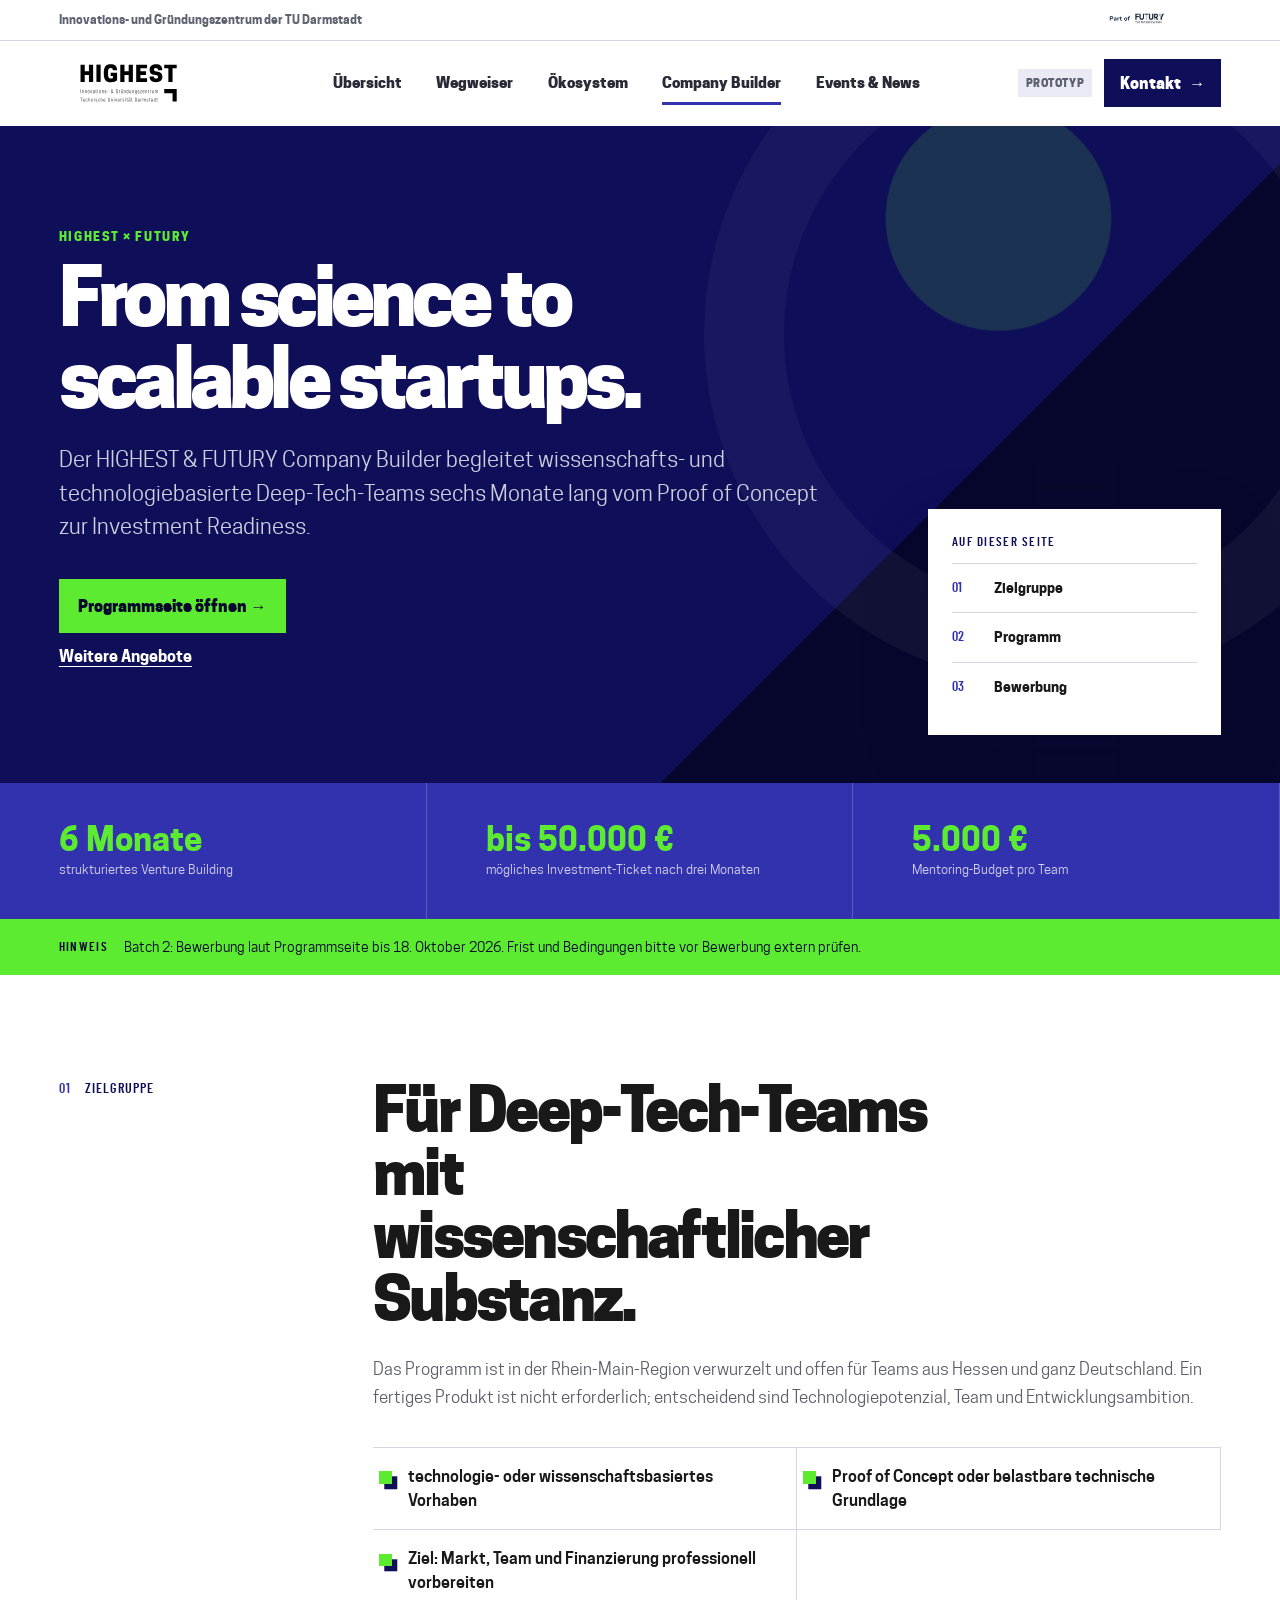
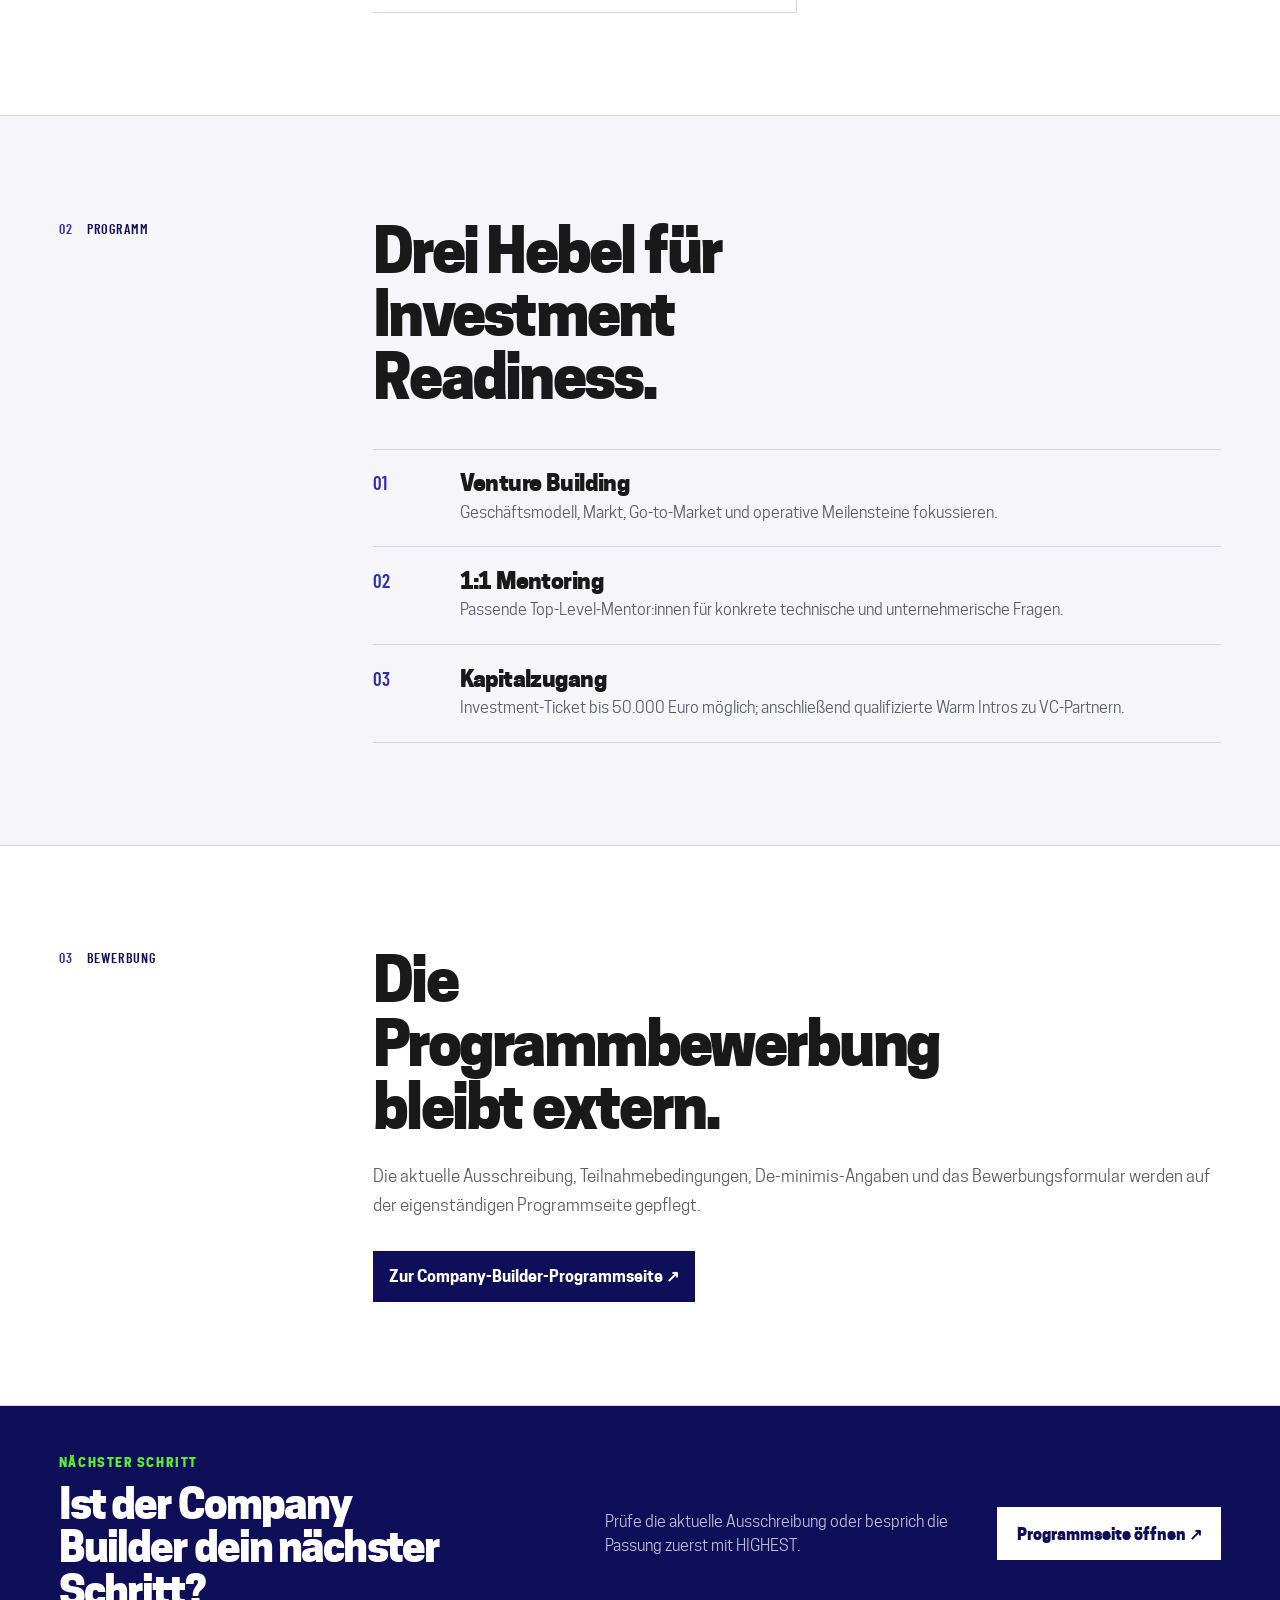
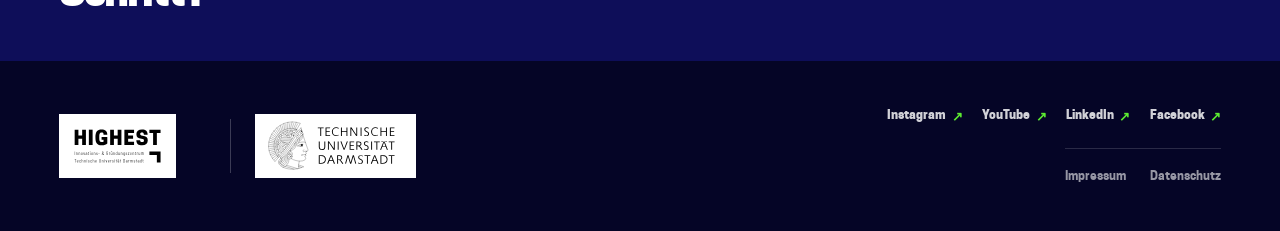
==== company-builder.html @ 10c5b157 "Neue Dateien: 05.10.2026" ====
<!doctype html>
<html lang="de">
  <head>
    <meta charset="utf-8" />
    <meta name="viewport" content="width=device-width, initial-scale=1" />
    <meta
      name="description"
      content="HIGHEST ist die zentrale Anlaufstelle der TU Darmstadt für Innovation, IP, Transfer und Gründung. Finde schnell den passenden nächsten Schritt."
    />
    <meta name="theme-color" content="#0d0d61" />
    <title>HIGHEST – Von der Idee zur Wirkung</title>
    <link rel="icon" type="image/svg+xml" href="assets/logo-highest.svg" />
    <link rel="stylesheet" href="styles.css" />
    <script src="app.js" defer></script>
  </head>
  <body>
    <a class="skip-link" href="#wegweiser">Direkt zum Wegweiser</a>

    <div class="alliance-bar">
      <span>Innovations- und Gründungszentrum der TU Darmstadt</span>
      <a href="https://www.futury.eu" aria-label="HIGHEST ist Teil von Futury"><img src="assets/part-of-futury.svg" alt="Part of Futury – The Future Factory" /></a>
    </div>

    <header class="site-header">
      <a class="brand" href="home.html" aria-label="HIGHEST Startseite">
        <img src="assets/logo-highest.svg" alt="HIGHEST" />
      </a>

      <button class="menu-toggle" type="button" aria-expanded="false" aria-controls="main-nav">
        <span></span><span></span><span></span>
        <span class="sr-only">Menü öffnen</span>
      </button>

        <nav class="main-nav" id="main-nav" aria-label="Hauptnavigation">
        <a  href="home.html">Übersicht</a>
        <a  href="wegweiser.html">Wegweiser</a>
        <a  href="ecosystem.html">Ökosystem</a>
        <a class="nav-primary" href="company-builder.html">Company Builder</a>
        <a  href="events-news.html">Events & News</a>
      </nav>

      <div class="header-actions">
        <span class="prototype-badge">Prototyp</span>
        <a class="contact-link" href="kontakt.html">
          Kontakt <span aria-hidden="true">→</span>
        </a>
      </div>
    </header>


  <main id="inhalt">
    <section class="page-hero">
      <div class="page-hero-copy">
        <p class="eyebrow">HIGHEST × FUTURY</p>
        <h1>From science to scalable startups.</h1>
        <p class="page-lead">Der HIGHEST & FUTURY Company Builder begleitet wissenschafts- und technologiebasierte Deep-Tech-Teams sechs Monate lang vom Proof of Concept zur Investment Readiness.</p>
        <div class="hero-actions"><a class="primary-action signal" href="https://highestbuilder.com">Programmseite öffnen →</a></div> 
        <div></div><a class="hero-text-link" href="wegweiser.html">Weitere Angebote</a></div>
      </div>
      <aside class="page-wayfinder"><p>Auf dieser Seite</p><a href="#fuer-wen"><span>01</span>Zielgruppe</a><a href="#programm"><span>02</span>Programm</a><a href="#bewerbung"><span>03</span>Bewerbung</a></aside>
    </section>
    <div class="page-facts"><div><strong>6 Monate</strong><span>strukturiertes Venture Building</span></div><div><strong>bis 50.000 €</strong><span>mögliches Investment-Ticket nach drei Monaten</span></div><div><strong>5.000 €</strong><span>Mentoring-Budget pro Team</span></div></div>
    <aside class="editorial-alert"><strong>Hinweis</strong><p>Batch 2: Bewerbung laut Programmseite bis 18. Oktober 2026. Frist und Bedingungen bitte vor Bewerbung extern prüfen.</p></aside>
    <div class="content-stack"><section class="content-section" id="fuer-wen">
    <div class="section-rail"><span>01</span><p>Zielgruppe</p></div>
    <div class="section-content">
      <h2>Für Deep-Tech-Teams mit wissenschaftlicher Substanz.</h2>
      <p>Das Programm ist in der Rhein-Main-Region verwurzelt und offen für Teams aus Hessen und ganz Deutschland. Ein fertiges Produkt ist nicht erforderlich; entscheidend sind Technologiepotenzial, Team und Entwicklungsambition.</p>
      <ul class="check-list"><li>technologie- oder wissenschaftsbasiertes Vorhaben</li><li>Proof of Concept oder belastbare technische Grundlage</li><li>Ziel: Markt, Team und Finanzierung professionell vorbereiten</li></ul>
      
      
      
    </div>
  </section><section class="content-section" id="programm">
    <div class="section-rail"><span>02</span><p>Programm</p></div>
    <div class="section-content">
      <h2>Drei Hebel für Investment Readiness.</h2>
      
      
      
      <ol class="process-list"><li><span>01</span><div><h3>Venture Building</h3><p>Geschäftsmodell, Markt, Go-to-Market und operative Meilensteine fokussieren.</p></div></li><li><span>02</span><div><h3>1:1 Mentoring</h3><p>Passende Top-Level-Mentor:innen für konkrete technische und unternehmerische Fragen.</p></div></li><li><span>03</span><div><h3>Kapitalzugang</h3><p>Investment-Ticket bis 50.000 Euro möglich; anschließend qualifizierte Warm Intros zu VC-Partnern.</p></div></li></ol>
      
    </div>
  </section><section class="content-section" id="bewerbung">
    <div class="section-rail"><span>03</span><p>Bewerbung</p></div>
    <div class="section-content">
      <h2>Die Programmbewerbung bleibt extern.</h2>
      <p>Die aktuelle Ausschreibung, Teilnahmebedingungen, De-minimis-Angaben und das Bewerbungsformular werden auf der eigenständigen Programmseite gepflegt.</p>
      
      
      
      <div class="inline-links"><a href="https://highestbuilder.com/" target="_blank" rel="noreferrer">Zur Company-Builder-Programmseite ↗</a></div>
    </div>
  </section></div>
    <section class="closing-action detail-closing"><div><p class="eyebrow">Nächster Schritt</p><h2>Ist der Company Builder dein nächster Schritt?</h2></div><p>Prüfe die aktuelle Ausschreibung oder besprich die Passung zuerst mit HIGHEST.</p><a class="primary-action light" href="https://highestbuilder.com/" target="_blank" rel="noreferrer">Programmseite öffnen ↗</a></section>
  </main>
  <footer class="site-footer legal-footer">
    <div class="legal-footer-logos">
      <a class="legal-footer-logo legal-footer-logo--highest" href="home.html" aria-label="Zur HIGHEST Startseite"><img src="assets/logo-highest.svg" alt="HIGHEST" /></a>
      <span class="legal-footer-divider" aria-hidden="true"></span>
      <a class="legal-footer-logo legal-footer-logo--tu" href="https://www.tu-darmstadt.de/" target="_blank" rel="noreferrer" aria-label="Website der Technischen Universität Darmstadt öffnen"><img src="assets/logo-tu-darmstadt.svg" alt="Technische Universität Darmstadt" /></a>
    </div>
    <div class="legal-footer-actions">
      <nav class="legal-footer-social" aria-label="HIGHEST auf Social Media">
        <a href="https://www.instagram.com/highest_1877/" target="_blank" rel="noreferrer">Instagram <span aria-hidden="true">↗</span></a>
        <a href="https://www.youtube.com/channel/UCZE1kLDofGotS1_865ByMdQ" target="_blank" rel="noreferrer">YouTube <span aria-hidden="true">↗</span></a>
        <a href="https://www.linkedin.com/showcase/gr%C3%BCndungszentrum-highest" target="_blank" rel="noreferrer">LinkedIn <span aria-hidden="true">↗</span></a>
        <a href="https://www.facebook.com/highestdarmstadt" target="_blank" rel="noreferrer">Facebook <span aria-hidden="true">↗</span></a>
      </nav>
      <nav class="legal-footer-links" aria-label="Rechtliche Informationen">
        <a href="impressum.html">Impressum</a>
        <a href="datenschutz.html">Datenschutz</a>
      </nav>
    </div>
  </footer>
</body>
</html>
---- styles.css ----
@font-face {
  font-family: "Cooper Hewitt";
  src: url("assets/fonts/cooperhewitt-book-webfont.woff2") format("woff2");
  font-weight: 400;
  font-style: normal;
  font-display: swap;
}

@font-face {
  font-family: "Cooper Hewitt";
  src: url("assets/fonts/cooperhewitt-semibold-webfont.woff2") format("woff2");
  font-weight: 600;
  font-style: normal;
  font-display: swap;
}

@font-face {
  font-family: "Cooper Hewitt";
  src: url("assets/fonts/cooperhewitt-bold-webfont.woff2") format("woff2");
  font-weight: 700;
  font-style: normal;
  font-display: swap;
}

@font-face {
  font-family: "Cooper Hewitt";
  src: url("assets/fonts/cooperhewitt-heavy-webfont.woff2") format("woff2");
  font-weight: 900;
  font-style: normal;
  font-display: swap;
}

@font-face {
  font-family: "Barlow Condensed";
  src: url("assets/fonts/barlowcondensed-semibold-webfont.woff2") format("woff2");
  font-weight: 600;
  font-style: normal;
  font-display: swap;
}

:root {
  --navy: #0e0e59;
  --navy-deep: #07072d;
  --blue: #3232af;
  --cyan: #5ceb31;
  --lime: #5ceb31;
  --magenta: #e8103f;
  --ink: #19191a;
  --muted: #5d5d6b;
  --soft: #eaeaf4;
  --line: #d5d5e4;
  --white: #fff;
  --max: 1440px;
  --page-x: clamp(1.25rem, 4.6vw, 4.75rem);
  --shadow: 0 24px 70px rgba(7, 7, 58, 0.14);
}

* {
  box-sizing: border-box;
}

html {
  scroll-behavior: smooth;
}

body {
  margin: 0;
  color: var(--ink);
  background: #fff;
  font-family: "Cooper Hewitt", Helvetica, Arial, sans-serif;
  font-size: 1rem;
  line-height: 1.5;
}

body.dialog-open {
  overflow: hidden;
}

button,
input,
a {
  font: inherit;
}

a {
  color: inherit;
}

button {
  color: inherit;
}

img {
  display: block;
  max-width: 100%;
}

h1,
h2,
h3,
p {
  margin-top: 0;
}

h1,
h2,
h3 {
  font-family: "Cooper Hewitt", Helvetica, Arial, sans-serif;
  line-height: 1.03;
}

h1 {
  margin-bottom: 1.3rem;
  font-size: clamp(3.25rem, 5.5vw, 5.9rem);
  font-weight: 900;
  letter-spacing: -0.06em;
}

h2 {
  margin-bottom: 1rem;
  font-size: clamp(2.15rem, 4vw, 4.1rem);
  font-weight: 900;
  letter-spacing: -0.045em;
}

h3 {
  margin-bottom: 0.75rem;
  font-size: 1.45rem;
  font-weight: 850;
  letter-spacing: -0.025em;
}

.sr-only {
  position: absolute;
  width: 1px;
  height: 1px;
  padding: 0;
  margin: -1px;
  overflow: hidden;
  clip: rect(0, 0, 0, 0);
  white-space: nowrap;
  border: 0;
}

.skip-link {
  position: fixed;
  z-index: 1000;
  top: 1rem;
  left: 1rem;
  padding: 0.8rem 1rem;
  color: var(--navy-deep);
  background: var(--lime);
  font-weight: 850;
  text-decoration: none;
  transform: translateY(-180%);
}

.skip-link:focus {
  transform: translateY(0);
}

.alliance-bar {
  display: flex;
  align-items: center;
  justify-content: space-between;
  min-height: 2.55rem;
  max-width: var(--max);
  margin: 0 auto;
  padding: 0.35rem var(--page-x);
  color: #5e6370;
  background: #fff;
  border-bottom: 1px solid var(--line);
  font-size: 0.75rem;
  font-weight: 700;
}

.alliance-bar img {
  width: 10.5rem;
  height: 1.65rem;
  object-fit: contain;
}

.site-header {
  position: relative;
  z-index: 50;
  display: grid;
  grid-template-columns: 11rem 1fr auto;
  align-items: center;
  min-height: 5.3rem;
  max-width: var(--max);
  margin: 0 auto;
  padding: 0 var(--page-x);
  background: #fff;
}

.brand {
  display: flex;
  align-items: center;
  align-self: stretch;
  width: 8.7rem;
}

.brand img {
  width: 8.7rem;
  height: 4.5rem;
  object-fit: contain;
}

.main-nav {
  display: flex;
  gap: clamp(1.25rem, 2.7vw, 2.8rem);
  align-items: center;
  justify-content: center;
}

.main-nav a {
  position: relative;
  display: inline-flex;
  align-items: center;
  min-height: 3rem;
  color: #282b36;
  font-size: 0.92rem;
  font-weight: 800;
  text-decoration: none;
}

.main-nav a::after {
  content: "";
  position: absolute;
  right: 0;
  bottom: 0.15rem;
  left: 0;
  height: 3px;
  background: var(--blue);
  transform: scaleX(0);
  transform-origin: left;
  transition: transform 170ms ease;
}

.main-nav a:hover::after,
.main-nav a:focus-visible::after,
.main-nav .nav-primary::after {
  transform: scaleX(1);
}

.header-actions {
  display: flex;
  gap: 0.75rem;
  align-items: center;
}

.prototype-badge {
  padding: 0.35rem 0.5rem;
  color: #5a6070;
  background: var(--soft);
  font-size: 0.7rem;
  font-weight: 800;
  letter-spacing: 0.05em;
  text-transform: uppercase;
}

.contact-link {
  display: inline-flex;
  gap: 0.5rem;
  align-items: center;
  justify-content: center;
  min-height: 3rem;
  padding: 0.7rem 1rem;
  color: #fff;
  background: var(--navy);
  font-weight: 850;
  text-decoration: none;
}

.contact-link:hover,
.contact-link:focus-visible {
  background: var(--blue);
}

.menu-toggle {
  display: none;
}

.decision-stage {
  display: grid;
  grid-template-columns: minmax(0, 0.86fr) minmax(33rem, 1.14fr);
  min-height: min(46rem, calc(100svh - 7.85rem));
  max-width: var(--max);
  margin: 0 auto;
  background: var(--soft);
}

.decision-stage.decision-stage--guide-only {
  grid-template-columns: minmax(0, 1fr);
}

.story-panel {
  position: relative;
  display: grid;
  grid-template-rows: minmax(25rem, 1fr) 12.5rem;
  min-width: 0;
  overflow: hidden;
  color: #fff;
  background: var(--navy);
}

.story-panel::before {
  content: "";
  position: absolute;
  z-index: 0;
  top: 3rem;
  right: -11rem;
  width: 25rem;
  height: 25rem;
  border: 4.5rem solid rgba(110, 231, 242, 0.11);
  border-radius: 50%;
}

.story-copy {
  position: relative;
  z-index: 1;
  display: flex;
  flex-direction: column;
  justify-content: center;
  padding: clamp(3rem, 6vw, 6rem) var(--page-x) 2.8rem;
}

.story-copy h1 {
  max-width: 11ch;
  font-size: clamp(3.15rem, 5vw, 5.2rem);
}

.story-copy > p:last-child {
  max-width: 35rem;
  margin-bottom: 0;
  color: rgba(255, 255, 255, 0.78);
  font-size: 1.12rem;
}

.eyebrow {
  margin-bottom: 0.7rem;
  color: var(--cyan);
  font-size: 0.75rem;
  font-weight: 900;
  letter-spacing: 0.13em;
  text-transform: uppercase;
}

.eyebrow.dark {
  color: var(--blue);
}

.story-image {
  position: relative;
  z-index: 1;
  background:
    linear-gradient(90deg, rgba(7, 7, 58, 0.2), rgba(7, 7, 58, 0)),
    url("assets/highest-hero.jpg") center 48% / cover no-repeat;
}

.story-proof {
  position: absolute;
  right: 1.2rem;
  bottom: 1.2rem;
  left: 1.2rem;
  display: flex;
  gap: 1rem;
  align-items: center;
  justify-content: space-between;
  padding: 0.85rem 1rem;
  color: #fff;
  background: rgba(7, 7, 58, 0.84);
  backdrop-filter: blur(8px);
}

.story-proof span {
  color: var(--lime);
  font-size: 0.72rem;
  font-weight: 850;
  letter-spacing: 0.07em;
  text-transform: uppercase;
}

.story-proof strong {
  font-size: 0.82rem;
  text-align: right;
}

.guide-panel {
  display: grid;
  grid-template-rows: auto 1fr auto;
  min-width: 0;
  min-height: 39rem;
  padding: clamp(2rem, 4.5vw, 4.5rem);
  background: #fff;
}

.guide-head {
  margin-bottom: 2.2rem;
}

.progress-copy {
  display: flex;
  align-items: center;
  justify-content: space-between;
  margin-bottom: 0.65rem;
  color: #565b69;
  font-size: 0.76rem;
  font-weight: 800;
  letter-spacing: 0.04em;
}

.progress-track {
  height: 3px;
  overflow: hidden;
  background: #e4e6ed;
}

.progress-track span {
  display: block;
  width: 50%;
  height: 100%;
  background: var(--blue);
  transition: width 220ms ease;
}

.guide-live {
  align-self: center;
}

.guide-question {
  display: grid;
  grid-template-columns: 2.4rem 1fr;
  gap: 0 1.25rem;
  margin-bottom: 1.6rem;
}

.question-index {
  grid-row: 1 / 4;
  margin: 0.35rem 0 0;
  color: var(--blue);
  font-size: 0.76rem;
  font-weight: 900;
  letter-spacing: 0.08em;
}

.guide-question h2 {
  margin-bottom: 0.55rem;
  font-size: clamp(2rem, 3.3vw, 3.2rem);
}

.guide-question > p:last-child {
  margin-bottom: 0;
  color: var(--muted);
}

.answer-list {
  display: grid;
  grid-template-columns: repeat(2, minmax(0, 1fr));
  gap: 0.75rem;
}

.answer {
  position: relative;
  display: grid;
  grid-template-columns: 1fr auto;
  gap: 0.45rem 1rem;
  min-height: 8.35rem;
  padding: 1.25rem;
  text-align: left;
  background: var(--soft);
  border: 1px solid transparent;
  cursor: pointer;
  transition: color 160ms ease, background 160ms ease, transform 160ms ease, box-shadow 160ms ease;
}

.answer:hover,
.answer:focus-visible {
  z-index: 1;
  color: #fff;
  background: var(--navy);
  box-shadow: 0 14px 35px rgba(7, 7, 58, 0.16);
  transform: translateY(-2px);
}

.answer-title {
  align-self: end;
  font-size: 1.05rem;
  font-weight: 900;
  line-height: 1.2;
}

.answer-copy {
  grid-column: 1;
  color: var(--muted);
  font-size: 0.84rem;
  line-height: 1.35;
}

.answer:hover .answer-copy,
.answer:focus-visible .answer-copy {
  color: rgba(255, 255, 255, 0.72);
}

.answer-arrow {
  grid-column: 2;
  grid-row: 1 / 3;
  align-self: center;
  color: var(--blue);
  font-size: 1.35rem;
}

.answer:hover .answer-arrow,
.answer:focus-visible .answer-arrow {
  color: var(--lime);
  transform: translateX(0.2rem);
}

.guide-footer {
  display: flex;
  gap: 1rem;
  align-items: center;
  justify-content: space-between;
  margin-top: 2rem;
  padding-top: 1rem;
  border-top: 1px solid var(--line);
}

.guide-footer a,
.quiet-button {
  min-height: 2.75rem;
  padding: 0.65rem 0;
  color: var(--blue);
  background: none;
  border: 0;
  font-size: 0.86rem;
  font-weight: 800;
  text-decoration: underline;
  text-decoration-thickness: 2px;
  text-underline-offset: 0.22rem;
  cursor: pointer;
}

.guide-footer .quiet-button {
  color: #4d5260;
}

.need-list {
  display: grid;
  gap: 0.65rem;
}

.need-answer {
  display: grid;
  grid-template-columns: 1fr auto;
  gap: 0.2rem 1rem;
  align-items: center;
  min-height: 4.45rem;
  padding: 0.85rem 1.05rem;
  text-align: left;
  background: #fff;
  border: 1px solid var(--line);
  cursor: pointer;
  transition: border-color 150ms ease, background 150ms ease, transform 150ms ease;
}

.need-answer:hover,
.need-answer:focus-visible {
  background: #f4f6ff;
  border-color: var(--blue);
  transform: translateX(3px);
}

.need-answer strong {
  font-size: 1rem;
}

.need-answer span {
  grid-column: 1;
  color: var(--muted);
  font-size: 0.82rem;
}

.need-answer b {
  grid-column: 2;
  grid-row: 1 / 3;
  color: var(--blue);
  font-size: 1.2rem;
}

.recommendation-head {
  display: flex;
  gap: 1rem;
  align-items: flex-start;
  justify-content: space-between;
  margin-bottom: 1.25rem;
}

.recommendation-head .guide-question {
  margin-bottom: 0;
}

.restart-button {
  min-height: 2.75rem;
  padding: 0.55rem 0;
  color: var(--blue);
  background: none;
  border: 0;
  font-size: 0.8rem;
  font-weight: 800;
  text-decoration: underline;
  text-underline-offset: 0.2rem;
  cursor: pointer;
  white-space: nowrap;
}

.recommendation-list {
  display: grid;
  gap: 0.65rem;
}

.recommendation {
  display: grid;
  grid-template-columns: 2.7rem 1fr auto;
  gap: 0.25rem 0.9rem;
  align-items: center;
  min-height: 5rem;
  padding: 0.8rem 1rem;
  text-align: left;
  background: var(--soft);
  border: 0;
  cursor: pointer;
}

.recommendation:first-child {
  color: #fff;
  background: var(--navy);
}

.recommendation-rank {
  grid-row: 1 / 3;
  color: var(--blue);
  font-size: 0.76rem;
  font-weight: 900;
}

.recommendation:first-child .recommendation-rank,
.recommendation:first-child .recommendation-arrow {
  color: var(--lime);
}

.recommendation strong {
  align-self: end;
  font-size: 1rem;
}

.recommendation small {
  align-self: start;
  color: var(--muted);
  font-size: 0.77rem;
}

.recommendation:first-child small {
  color: rgba(255, 255, 255, 0.7);
}

.recommendation-arrow {
  grid-column: 3;
  grid-row: 1 / 3;
  color: var(--blue);
  font-size: 1.2rem;
}

.confidence-strip {
  display: grid;
  grid-template-columns: repeat(3, minmax(0, 1fr)) auto;
  gap: 1.4rem;
  align-items: center;
  max-width: var(--max);
  margin: 0 auto;
  padding: 1.3rem var(--page-x);
  background: var(--navy-deep);
  color: #fff;
}

.confidence-strip div {
  display: grid;
  gap: 0.1rem;
  padding-right: 1.4rem;
  border-right: 1px solid rgba(255, 255, 255, 0.15);
}

.confidence-strip strong {
  color: var(--lime);
  font-size: 0.78rem;
  letter-spacing: 0.07em;
  text-transform: uppercase;
}

.confidence-strip span {
  color: rgba(255, 255, 255, 0.72);
  font-size: 0.8rem;
}

.confidence-strip a {
  display: inline-flex;
  align-items: center;
  min-height: 3rem;
  font-size: 0.85rem;
  font-weight: 850;
  text-decoration: none;
  white-space: nowrap;
}

.program-spotlight {
  display: grid;
  grid-template-columns: minmax(0, 1.2fr) minmax(28rem, 0.8fr);
  max-width: var(--max);
  margin: 0 auto;
  color: #fff;
  background: var(--navy);
  border-top: 1px solid rgba(255, 255, 255, 0.12);
}

.program-spotlight-copy {
  padding: clamp(3rem, 6vw, 6rem) var(--page-x);
}

.program-spotlight h2 {
  max-width: 12ch;
  margin-bottom: 1.2rem;
  font-size: clamp(2.75rem, 5vw, 5.2rem);
}

.program-spotlight-copy > p:not(.eyebrow) {
  max-width: 43rem;
  color: rgba(255, 255, 255, 0.75);
  font-size: 1.04rem;
}

.program-spotlight-actions {
  display: flex;
  flex-wrap: wrap;
  gap: 1.2rem;
  align-items: center;
  margin-top: 2rem;
}

.program-spotlight-actions > a:last-child {
  color: #fff;
  font-weight: 700;
  text-underline-offset: 0.25rem;
}

.program-metrics {
  display: grid;
  grid-template-columns: repeat(3, minmax(0, 1fr));
  align-self: stretch;
  background: var(--blue);
}

.program-metrics div {
  display: flex;
  flex-direction: column;
  justify-content: flex-end;
  min-height: 17rem;
  padding: 1.5rem;
  border-left: 1px solid rgba(255, 255, 255, 0.18);
}

.program-metrics strong {
  color: var(--lime);
  font-size: clamp(2.5rem, 5vw, 4.8rem);
  line-height: 0.9;
}

.program-metrics span {
  margin-top: 0.8rem;
  color: rgba(255, 255, 255, 0.76);
  font-size: 0.78rem;
  line-height: 1.35;
}

.offer-explorer,
.ecosystem {
  max-width: var(--max);
  margin: 0 auto;
  padding: clamp(4.2rem, 7vw, 7.5rem) var(--page-x);
  content-visibility: auto;
  contain-intrinsic-size: 900px;
}

.section-intro {
  display: grid;
  grid-template-columns: minmax(0, 1fr) minmax(18rem, 0.65fr);
  gap: 2rem;
  align-items: end;
  margin-bottom: 2.7rem;
}

.section-intro .eyebrow {
  grid-column: 1 / -1;
  margin-bottom: -1rem;
}

.section-intro h2 {
  max-width: 13ch;
  margin-bottom: 0;
}

.section-intro > p:last-child {
  margin-bottom: 0;
  color: var(--muted);
  font-size: 1.05rem;
  text-align: right;
}

.topic-grid {
  display: grid;
  grid-template-columns: repeat(5, minmax(0, 1fr));
  border-top: 1px solid var(--line);
  border-left: 1px solid var(--line);
}

.topic-tile {
  display: grid;
  gap: 0.4rem;
  min-width: 0;
  min-height: 10.5rem;
  padding: 1.35rem;
  text-align: left;
  background: #fff;
  border: 0;
  border-right: 1px solid var(--line);
  border-bottom: 1px solid var(--line);
  cursor: pointer;
  transition: color 160ms ease, background 160ms ease, transform 160ms ease, box-shadow 160ms ease;
}

.topic-tile:hover,
.topic-tile:focus-visible,
.topic-tile.active {
  color: #fff;
  background: var(--navy);
  transform: translateY(-3px);
}

.topic-tile.active {
  box-shadow: inset 0 -4px 0 var(--lime);
  transform: none;
}

.topic-number {
  color: var(--blue);
  font-size: 0.72rem;
  font-weight: 900;
  letter-spacing: 0.08em;
}

.topic-tile:hover .topic-number,
.topic-tile:focus-visible .topic-number,
.topic-tile.active .topic-number {
  color: var(--cyan);
}

.topic-title {
  align-self: end;
  margin-top: 1.2rem;
  font-size: 1.05rem;
  font-weight: 900;
  line-height: 1.15;
}

.topic-copy {
  color: var(--muted);
  font-size: 0.78rem;
}

.topic-tile:hover .topic-copy,
.topic-tile:focus-visible .topic-copy,
.topic-tile.active .topic-copy {
  color: rgba(255, 255, 255, 0.7);
}

.topic-filter-status {
  position: relative;
  display: grid;
  grid-template-columns: auto minmax(0, 1fr) auto;
  gap: 1.2rem;
  align-items: center;
  min-height: 6.6rem;
  padding: 1.15rem 1.5rem;
  color: #fff;
  background: var(--navy);
}

.topic-filter-status::after {
  content: "";
  position: absolute;
  bottom: -0.7rem;
  left: 50%;
  width: 1.4rem;
  height: 1.4rem;
  background: var(--navy);
  transform: translateX(-50%) rotate(45deg);
}

.filter-step {
  display: grid;
  place-items: center;
  width: 2.8rem;
  height: 2.8rem;
  color: var(--navy);
  background: var(--lime);
  border-radius: 50%;
  font-size: 0.78rem;
  font-weight: 950;
}

.filter-selection,
.filter-result {
  display: flex;
  flex-direction: column;
  gap: 0.18rem;
}

.filter-selection span,
.filter-result span {
  color: rgba(255, 255, 255, 0.7);
  font-size: 0.72rem;
  font-weight: 750;
  letter-spacing: 0.03em;
}

.filter-selection strong {
  color: var(--lime);
  font-size: clamp(1.05rem, 2vw, 1.35rem);
}

.filter-result {
  align-items: flex-end;
  text-align: right;
}

.filter-result strong {
  font-size: 0.95rem;
}

.offers-section {
  padding: clamp(2.8rem, 5vw, 4.8rem);
  background: var(--soft);
  border: 1px solid var(--line);
  border-top: 0;
}

.offers-heading {
  display: grid;
  grid-template-columns: minmax(0, 1fr) minmax(20rem, 0.65fr);
  gap: 2rem;
  align-items: end;
  margin-bottom: 2.6rem;
}

.offers-heading h2 {
  max-width: 14ch;
  margin-bottom: 0;
  font-size: clamp(2.1rem, 3.5vw, 3.5rem);
}

.offers-heading > p {
  margin-bottom: 0;
  color: var(--muted);
  font-size: 1rem;
}

.offer-grid {
  display: grid;
  grid-template-columns: repeat(3, minmax(0, 1fr));
  gap: 1rem;
  min-width: 0;
}

.offer-card {
  display: flex;
  flex-direction: column;
  min-width: 0;
  min-height: 18rem;
  padding: 1.5rem;
  background: #fff;
  border-top: 4px solid #cbd0dc;
  transition: transform 160ms ease, box-shadow 160ms ease, border-color 160ms ease;
}

.offer-card:hover {
  border-color: var(--blue);
  box-shadow: 0 16px 45px rgba(7, 7, 58, 0.09);
  transform: translateY(-3px);
}

.offer-card-top {
  display: flex;
  gap: 0.6rem;
  align-items: center;
  justify-content: space-between;
  margin-bottom: 1.4rem;
}

.offer-provider {
  display: inline-flex;
  align-items: center;
  min-height: 1.6rem;
  padding: 0.25rem 0.45rem;
  color: var(--navy);
  background: #edf0ff;
  font-size: 0.66rem;
  font-weight: 900;
  letter-spacing: 0.06em;
  text-transform: uppercase;
}

.offer-provider.scouting {
  color: #00525a;
  background: #ddfbff;
}

.offer-phase-label {
  color: var(--muted);
  font-size: 0.72rem;
  font-weight: 750;
  text-align: right;
}

.offer-card h3 {
  margin-bottom: 0.65rem;
  font-size: 1.42rem;
  overflow-wrap: anywhere;
}

.offer-card > p {
  margin-bottom: 1rem;
  color: var(--muted);
  font-size: 0.92rem;
}

.offer-open {
  display: flex;
  align-items: center;
  justify-content: space-between;
  width: 100%;
  min-height: 3rem;
  margin-top: auto;
  padding: 0.8rem 0 0;
  color: var(--blue);
  background: none;
  border: 0;
  border-top: 1px solid var(--line);
  font-size: 0.88rem;
  font-weight: 850;
  text-align: left;
  cursor: pointer;
}

.offer-open span {
  font-size: 1.2rem;
  transition: transform 150ms ease;
}

.offer-open:hover span,
.offer-open:focus-visible span {
  transform: translateX(0.25rem);
}

.offers-footer {
  display: flex;
  gap: 1.2rem;
  align-items: center;
  justify-content: space-between;
  margin-top: 1.5rem;
}

.offers-footer a,
.secondary-action {
  display: inline-flex;
  align-items: center;
  min-height: 3rem;
  color: var(--blue);
  background: none;
  border: 0;
  font-size: 0.88rem;
  font-weight: 850;
  text-decoration: underline;
  text-underline-offset: 0.2rem;
  cursor: pointer;
}

.secondary-action {
  padding: 0.65rem 1rem;
  color: var(--navy);
  background: #fff;
  border: 2px solid var(--navy);
  text-decoration: none;
}

.ecosystem {
  color: #fff;
  background: var(--navy-deep);
}

.ecosystem-heading {
  display: grid;
  grid-template-columns: minmax(0, 0.9fr) minmax(20rem, 0.55fr);
  gap: 2rem 4rem;
  align-items: end;
  margin-bottom: 3rem;
}

.ecosystem-heading .eyebrow {
  grid-column: 1 / -1;
  margin-bottom: -1rem;
}

.ecosystem-heading h2 {
  max-width: 11ch;
  margin-bottom: 0;
}

.ecosystem-heading > p:last-child {
  margin-bottom: 0;
  color: rgba(255, 255, 255, 0.7);
}

.ecosystem-flow {
  display: grid;
  grid-template-columns: minmax(0, 1fr) auto minmax(0, 1fr) auto minmax(0, 1fr);
  align-items: stretch;
}

.ecosystem-flow article {
  position: relative;
  min-height: 17rem;
  padding: 1.65rem;
  color: var(--ink);
  background: #fff;
}

.ecosystem-flow .flow-primary {
  color: #fff;
  background: var(--blue);
  transform: translateY(-0.65rem);
}

.ecosystem-flow article > span {
  color: var(--blue);
  font-size: 0.7rem;
  font-weight: 900;
  letter-spacing: 0.08em;
  text-transform: uppercase;
}

.ecosystem-flow .flow-primary > span {
  color: var(--lime);
}

.ecosystem-flow h3 {
  margin-top: 2.6rem;
}

.ecosystem-flow p {
  color: var(--muted);
  font-size: 0.9rem;
}

.ecosystem-flow .flow-primary p {
  color: rgba(255, 255, 255, 0.76);
}

.ecosystem-flow a {
  position: absolute;
  right: 1.65rem;
  bottom: 1.65rem;
  left: 1.65rem;
  color: var(--blue);
  font-size: 0.84rem;
  font-weight: 850;
}

.ecosystem-flow .flow-primary a {
  color: #fff;
}

.flow-link {
  display: grid;
  place-items: center;
  width: 4.5rem;
  color: var(--lime);
  font-size: 1.7rem;
  font-weight: 900;
}

.governance-note {
  max-width: 66rem;
  margin: 2.2rem auto 0;
  padding-left: 1rem;
  color: rgba(255, 255, 255, 0.62);
  border-left: 3px solid var(--cyan);
  font-size: 0.84rem;
}

.closing-action {
  display: grid;
  grid-template-columns: minmax(0, 1fr) minmax(20rem, 0.7fr) auto;
  gap: 2rem;
  align-items: center;
  max-width: var(--max);
  margin: 0 auto;
  padding: 3rem var(--page-x);
  color: #fff;
  background: var(--navy);
}

.closing-action h2 {
  max-width: 16ch;
  margin-bottom: 0;
  font-size: clamp(2rem, 3.3vw, 3.2rem);
}

.closing-action > p {
  margin-bottom: 0;
  color: rgba(255, 255, 255, 0.72);
}

.primary-action {
  display: inline-flex;
  align-items: center;
  justify-content: center;
  min-height: 3.35rem;
  padding: 0.8rem 1.1rem;
  color: #fff;
  background: var(--navy);
  border: 2px solid transparent;
  font-weight: 850;
  text-decoration: none;
  cursor: pointer;
}

.primary-action:hover,
.primary-action:focus-visible {
  background: var(--blue);
}

.primary-action.light {
  color: var(--navy);
  background: #fff;
  white-space: nowrap;
}

.primary-action.light:hover,
.primary-action.light:focus-visible {
  background: var(--lime);
}

.site-footer {
  display: grid;
  grid-template-columns: 1.35fr 0.65fr 0.75fr 1fr;
  gap: 3rem;
  max-width: var(--max);
  margin: 0 auto;
  padding: 4rem var(--page-x);
  color: rgba(255, 255, 255, 0.72);
  background: #050526;
}

.footer-main img,
.footer-tu img {
  width: 9rem;
  height: 4.8rem;
  margin-bottom: 1rem;
  object-fit: contain;
  background: #fff;
}

.footer-tu img {
  width: 12rem;
}

.site-footer h2 {
  margin-bottom: 1rem;
  color: #fff;
  font-size: 1rem;
  letter-spacing: 0;
}

.site-footer p,
.site-footer span {
  max-width: 27rem;
  font-size: 0.84rem;
}

.site-footer a {
  display: block;
  min-height: 2rem;
  color: rgba(255, 255, 255, 0.76);
  font-size: 0.88rem;
  text-decoration: none;
}

.site-footer a:hover,
.site-footer a:focus-visible {
  color: var(--lime);
  text-decoration: underline;
}

.offer-dialog {
  width: min(52rem, calc(100vw - 2rem));
  max-height: min(48rem, calc(100vh - 2rem));
  padding: 0;
  color: var(--ink);
  background: #fff;
  border: 0;
  box-shadow: 0 25px 90px rgba(7, 7, 58, 0.38);
}

.offer-dialog::backdrop {
  background: rgba(4, 4, 30, 0.78);
  backdrop-filter: blur(4px);
}

.dialog-close {
  position: sticky;
  z-index: 2;
  top: 0.8rem;
  float: right;
  display: grid;
  place-items: center;
  width: 2.9rem;
  height: 2.9rem;
  margin: 0.8rem 0.8rem -3.7rem 0;
  color: #fff;
  background: var(--navy);
  border: 0;
  font-size: 1.6rem;
  cursor: pointer;
}

.dialog-content {
  padding: clamp(2rem, 5vw, 4rem);
}

.dialog-topline {
  display: flex;
  gap: 0.65rem;
  align-items: center;
  margin-bottom: 1.6rem;
}

.offer-owner,
.offer-phase {
  padding: 0.35rem 0.5rem;
  color: var(--navy);
  background: #edf0ff;
  font-size: 0.7rem;
  font-weight: 900;
  letter-spacing: 0.06em;
  text-transform: uppercase;
}

.offer-phase {
  color: #505666;
  background: var(--soft);
}

.offer-dialog h2 {
  max-width: 14ch;
  margin-bottom: 1rem;
  font-size: clamp(2.1rem, 5vw, 3.65rem);
}

.dialog-lead {
  max-width: 43rem;
  color: var(--muted);
  font-size: 1.08rem;
}

.dialog-columns {
  display: grid;
  grid-template-columns: repeat(2, minmax(0, 1fr));
  gap: 2.5rem;
  margin-top: 2.2rem;
  padding-top: 1.9rem;
  border-top: 1px solid var(--line);
}

.dialog-columns h3 {
  margin: 0 0 0.75rem;
  font-size: 1rem;
}

.dialog-columns ul {
  display: grid;
  gap: 0.5rem;
  margin: 0;
  padding-left: 1.15rem;
}

.dialog-columns p {
  color: var(--muted);
}

.dialog-actions {
  display: flex;
  flex-wrap: wrap;
  gap: 1rem 1.3rem;
  align-items: center;
  margin-top: 2.3rem;
}

.source-link {
  min-height: 2.75rem;
  padding: 0.65rem 0;
  color: var(--blue);
  font-size: 0.86rem;
  font-weight: 850;
}

:focus-visible {
  outline: 3px solid var(--lime);
  outline-offset: 3px;
}

@supports (view-transition-name: guide) {
  .guide-live {
    view-transition-name: guide;
  }

  ::view-transition-old(guide),
  ::view-transition-new(guide) {
    animation-duration: 180ms;
  }
}

@media (max-width: 1120px) {
  .site-header {
    grid-template-columns: 9rem 1fr auto;
    padding-inline: 1.4rem;
  }

  .main-nav {
    gap: 1.2rem;
  }

  .decision-stage {
    grid-template-columns: minmax(0, 0.75fr) minmax(31rem, 1.25fr);
  }

  .story-copy {
    padding-inline: 2rem;
  }

  .topic-grid {
    grid-template-columns: repeat(3, minmax(0, 1fr));
  }

  .offer-grid {
    grid-template-columns: repeat(2, minmax(0, 1fr));
  }

  .confidence-strip {
    grid-template-columns: repeat(3, minmax(0, 1fr));
  }

  .confidence-strip a {
    grid-column: 1 / -1;
  }

  .site-footer {
    grid-template-columns: 1.2fr 0.65fr 0.8fr;
  }

  .footer-tu {
    grid-column: 1 / -1;
  }
}

@media (max-width: 860px) {
  .alliance-bar span {
    display: none;
  }

  .alliance-bar {
    justify-content: center;
  }

  .site-header {
    grid-template-columns: 1fr auto;
    min-height: 4.8rem;
    padding-inline: 1rem;
  }

  .brand,
  .brand img {
    width: 7.5rem;
    height: 4rem;
  }

  .menu-toggle {
    display: grid;
    gap: 0.28rem;
    width: 3rem;
    height: 3rem;
    place-content: center;
    background: #fff;
    border: 2px solid var(--navy);
  }

  .menu-toggle span:not(.sr-only) {
    display: block;
    width: 1.25rem;
    height: 2px;
    background: var(--navy);
  }

  .main-nav {
    position: absolute;
    top: 100%;
    right: 0;
    left: 0;
    display: none;
    gap: 0;
    padding: 0.7rem 1rem 1rem;
    background: #fff;
    border-top: 1px solid var(--line);
    box-shadow: 0 18px 40px rgba(7, 7, 58, 0.14);
  }

  .main-nav.open {
    display: grid;
  }

  .main-nav a {
    min-height: 3.4rem;
    padding: 0 0.6rem;
  }

  .main-nav a::after {
    display: none;
  }

  .header-actions {
    display: none;
  }

  .decision-stage {
    grid-template-columns: 1fr;
    min-height: 0;
  }

  .story-panel {
    grid-template-columns: minmax(0, 1fr) minmax(16rem, 0.72fr);
    grid-template-rows: minmax(24rem, auto);
  }

  .story-copy {
    padding: 3.5rem 2rem;
  }

  .story-copy h1 {
    font-size: clamp(3.2rem, 8vw, 4.7rem);
  }

  .story-image {
    min-height: 24rem;
  }

  .story-proof {
    right: 0.8rem;
    bottom: 0.8rem;
    left: 0.8rem;
    display: grid;
  }

  .story-proof strong {
    text-align: left;
  }

  .guide-panel {
    min-height: 39rem;
    padding: 3rem 2rem;
  }

  .section-intro,
  .offers-heading,
  .ecosystem-heading,
  .closing-action {
    grid-template-columns: 1fr;
    gap: 1.2rem;
  }

  .section-intro .eyebrow,
  .ecosystem-heading .eyebrow {
    margin-bottom: -0.25rem;
  }

  .section-intro > p:last-child {
    text-align: left;
  }

  .topic-filter-status {
    grid-template-columns: auto minmax(0, 1fr);
  }

  .filter-result {
    grid-column: 2;
    align-items: flex-start;
    text-align: left;
  }

  .ecosystem-flow {
    grid-template-columns: 1fr;
    gap: 0.85rem;
  }

  .ecosystem-flow .flow-primary {
    transform: none;
  }

  .flow-link {
    width: auto;
    height: 1.8rem;
    transform: rotate(90deg);
  }

  .closing-action .primary-action {
    justify-self: start;
  }

  .program-spotlight {
    grid-template-columns: 1fr;
  }

  .program-metrics div {
    min-height: 10rem;
  }
}

@media (max-width: 620px) {
  .alliance-bar img {
    width: 9rem;
  }

  .story-panel {
    grid-template-columns: 1fr;
    grid-template-rows: auto 11rem;
  }

  .story-copy {
    min-height: 29rem;
    padding: 3.5rem 1.25rem;
  }

  .story-copy h1 {
    font-size: clamp(3rem, 14.5vw, 4.4rem);
  }

  .story-image {
    min-height: 11rem;
  }

  .story-proof {
    display: flex;
  }

  .story-proof strong {
    text-align: right;
  }

  .guide-panel {
    min-height: 44rem;
    padding: 2.5rem 1.25rem;
  }

  .program-metrics {
    grid-template-columns: 1fr;
  }

  .program-metrics div {
    min-height: 7.5rem;
    border-top: 1px solid rgba(255, 255, 255, 0.18);
    border-left: 0;
  }

  .answer-list {
    grid-template-columns: 1fr;
  }

  .answer {
    min-height: 5.7rem;
  }

  .answer-title {
    align-self: end;
  }

  .answer-copy {
    align-self: start;
  }

  .guide-question {
    grid-template-columns: 1.8rem 1fr;
    gap: 0 0.7rem;
  }

  .guide-question h2 {
    font-size: 2.15rem;
  }

  .guide-footer {
    align-items: flex-start;
  }

  .guide-footer a {
    max-width: 12rem;
    text-align: right;
  }

  .confidence-strip,
  .topic-grid,
  .offer-grid,
  .dialog-columns,
  .site-footer {
    grid-template-columns: minmax(0, 1fr);
  }

  .confidence-strip div {
    padding: 0 0 0.8rem;
    border-right: 0;
    border-bottom: 1px solid rgba(255, 255, 255, 0.15);
  }

  .topic-tile {
    min-height: 7.4rem;
  }

  .topic-filter-status {
    gap: 0.85rem;
    padding: 1rem;
  }

  .filter-step {
    width: 2.35rem;
    height: 2.35rem;
  }

  .offers-section {
    padding: 2.4rem 1.15rem;
  }

  .topic-title {
    margin-top: 0.5rem;
  }

  .offers-footer {
    align-items: flex-start;
    flex-direction: column;
  }

  .ecosystem-flow article {
    min-height: 15.5rem;
  }

  .recommendation {
    grid-template-columns: 2rem 1fr auto;
  }

  .recommendation-head {
    display: block;
  }

  .restart-button {
    margin-left: 2.5rem;
  }

  .dialog-content {
    padding: 2rem 1.25rem;
  }

  .footer-tu {
    grid-column: auto;
  }
}

/* Complete-site pages ----------------------------------------------------- */

.detail-page {
  background: #fff;
}

.detail-page .alliance-bar a {
  display: block;
}

.detail-header {
  grid-template-columns: 9rem 1fr auto;
}

.detail-header .main-nav {
  gap: clamp(0.75rem, 1.8vw, 1.8rem);
}

.detail-header .main-nav a {
  font-size: 0.82rem;
}

.page-hero {
  position: relative;
  display: grid;
  grid-template-columns: minmax(0, 1.45fr) minmax(19rem, 0.55fr);
  min-height: 39rem;
  max-width: var(--max);
  margin: 0 auto;
  color: #fff;
  background:
    radial-gradient(circle at 78% 14%, rgba(92, 235, 49, 0.16) 0, rgba(92, 235, 49, 0.16) 7rem, transparent 7.1rem),
    linear-gradient(135deg, var(--navy) 0 68%, var(--navy-deep) 68%);
  overflow: hidden;
}

.page-hero::before {
  content: "";
  position: absolute;
  top: -9rem;
  left: 55%;
  width: 34rem;
  height: 34rem;
  border: 5rem solid rgba(255, 255, 255, 0.045);
  border-radius: 50%;
}

.page-hero-copy {
  position: relative;
  z-index: 1;
  display: flex;
  flex-direction: column;
  justify-content: center;
  padding: clamp(4rem, 8vw, 7.5rem) var(--page-x);
}

.breadcrumb {
  display: flex;
  gap: 0.65rem;
  align-items: center;
  margin-bottom: 3rem;
  color: rgba(255, 255, 255, 0.62);
  font-family: "Barlow Condensed", Helvetica, Arial, sans-serif;
  font-size: 0.9rem;
  letter-spacing: 0.045em;
  text-transform: uppercase;
}

.breadcrumb a {
  color: var(--lime);
  font-weight: 700;
  text-decoration: none;
}

.page-hero h1 {
  max-width: 13ch;
  margin-bottom: 1.4rem;
  font-size: clamp(3.6rem, 6.2vw, 6.6rem);
}

.page-lead {
  max-width: 48rem;
  margin-bottom: 0;
  color: rgba(255, 255, 255, 0.8);
  font-size: clamp(1.08rem, 1.7vw, 1.35rem);
  line-height: 1.55;
}

.hero-actions {
  display: flex;
  flex-wrap: wrap;
  gap: 1.3rem;
  align-items: center;
  margin-top: 2.25rem;
}

.primary-action.signal {
  color: var(--navy-deep);
  background: var(--lime);
}

.primary-action.signal:hover,
.primary-action.signal:focus-visible {
  color: #fff;
  background: var(--blue);
}

.hero-text-link {
  min-height: 3rem;
  padding: 0.75rem 0;
  color: #fff;
  font-weight: 700;
  text-underline-offset: 0.28rem;
}

.page-wayfinder {
  position: relative;
  z-index: 2;
  align-self: end;
  margin: 3rem var(--page-x) 3rem 0;
  padding: 1.5rem;
  color: var(--ink);
  background: #fff;
  box-shadow: var(--shadow);
}

.page-wayfinder > p {
  margin-bottom: 0.65rem;
  color: var(--navy);
  font-family: "Barlow Condensed", Helvetica, Arial, sans-serif;
  font-size: 0.8rem;
  font-weight: 600;
  letter-spacing: 0.1em;
  text-transform: uppercase;
}

.page-wayfinder a {
  display: grid;
  grid-template-columns: 2rem 1fr;
  gap: 0.6rem;
  align-items: center;
  min-height: 3.1rem;
  color: var(--ink);
  border-top: 1px solid var(--line);
  font-size: 0.86rem;
  font-weight: 700;
  text-decoration: none;
}

.page-wayfinder a span {
  color: var(--blue);
  font-family: "Barlow Condensed", Helvetica, Arial, sans-serif;
}

.page-wayfinder a:hover,
.page-wayfinder a:focus-visible {
  color: var(--blue);
  transform: translateX(0.2rem);
}

.page-facts {
  display: grid;
  grid-template-columns: repeat(3, minmax(0, 1fr));
  max-width: var(--max);
  margin: 0 auto;
  color: #fff;
  background: var(--blue);
}

.page-facts > div {
  display: grid;
  gap: 0.25rem;
  min-height: 8.5rem;
  padding: 1.65rem var(--page-x);
  align-content: center;
  border-right: 1px solid rgba(255, 255, 255, 0.2);
}

.page-facts strong {
  color: var(--lime);
  font-size: clamp(1.45rem, 2.6vw, 2.3rem);
  line-height: 1;
}

.page-facts span {
  color: rgba(255, 255, 255, 0.78);
  font-size: 0.82rem;
}

.editorial-alert {
  display: grid;
  grid-template-columns: auto 1fr;
  gap: 1rem;
  align-items: center;
  max-width: var(--max);
  margin: 0 auto;
  padding: 1.1rem var(--page-x);
  color: var(--navy-deep);
  background: var(--lime);
}

.editorial-alert strong {
  font-family: "Barlow Condensed", Helvetica, Arial, sans-serif;
  font-size: 0.8rem;
  letter-spacing: 0.1em;
  text-transform: uppercase;
}

.editorial-alert p {
  margin: 0;
  font-size: 0.86rem;
}

.content-stack {
  max-width: var(--max);
  margin: 0 auto;
}

.content-section {
  display: grid;
  grid-template-columns: minmax(10rem, 0.28fr) minmax(0, 1fr);
  gap: clamp(2rem, 6vw, 6.5rem);
  padding: clamp(4.5rem, 8vw, 8rem) var(--page-x);
  border-bottom: 1px solid var(--line);
  scroll-margin-top: 2rem;
}

.content-section:nth-child(even) {
  background: #f6f6fa;
}

.section-rail {
  display: flex;
  gap: 0.85rem;
  align-items: flex-start;
  color: var(--navy);
  font-family: "Barlow Condensed", Helvetica, Arial, sans-serif;
  font-size: 0.9rem;
  font-weight: 600;
  letter-spacing: 0.08em;
  text-transform: uppercase;
}

.section-rail span {
  color: var(--blue);
}

.section-rail p {
  margin: 0;
}

.section-content {
  min-width: 0;
}

.section-content > h2 {
  max-width: 15ch;
  margin-bottom: 1.5rem;
  font-size: clamp(2.65rem, 4.8vw, 5rem);
}

.section-content > p {
  max-width: 54rem;
  color: var(--muted);
  font-size: 1.06rem;
  line-height: 1.68;
}

.check-list {
  display: grid;
  grid-template-columns: repeat(2, minmax(0, 1fr));
  gap: 0;
  max-width: 62rem;
  margin: 2.2rem 0 0;
  padding: 0;
  list-style: none;
  border-top: 1px solid var(--line);
}

.check-list li {
  position: relative;
  min-height: 4.6rem;
  padding: 1.05rem 1.2rem 1.05rem 2.2rem;
  border-right: 1px solid var(--line);
  border-bottom: 1px solid var(--line);
  font-weight: 600;
}

.check-list li::before {
  content: "";
  position: absolute;
  top: 1.45rem;
  left: 0.35rem;
  width: 0.8rem;
  height: 0.8rem;
  background: var(--lime);
  box-shadow: 0.33rem 0.33rem 0 var(--navy);
}

.content-card-grid {
  display: grid;
  grid-template-columns: repeat(3, minmax(0, 1fr));
  margin-top: 2.5rem;
  border-top: 1px solid var(--line);
  border-left: 1px solid var(--line);
}

.content-card {
  position: relative;
  display: flex;
  flex-direction: column;
  min-height: 15rem;
  padding: 1.45rem;
  color: var(--ink);
  background: #fff;
  border-right: 1px solid var(--line);
  border-bottom: 1px solid var(--line);
  text-decoration: none;
  transition: color 160ms ease, background 160ms ease, transform 160ms ease;
}

a.content-card:hover,
a.content-card:focus-visible {
  z-index: 1;
  color: #fff;
  background: var(--navy);
  transform: translateY(-0.25rem);
}

.content-card-mark {
  align-self: flex-end;
  color: var(--blue);
  font-size: 1.25rem;
}

a.content-card:hover .content-card-mark,
a.content-card:focus-visible .content-card-mark {
  color: var(--lime);
}

.content-card h3 {
  max-width: 17ch;
  margin-top: 2.4rem;
  font-size: 1.35rem;
}

.content-card p {
  margin-bottom: 1rem;
  color: var(--muted);
  font-size: 0.9rem;
}

a.content-card:hover p,
a.content-card:focus-visible p {
  color: rgba(255, 255, 255, 0.72);
}

.text-link {
  margin-top: auto;
  color: var(--blue);
  font-size: 0.82rem;
  font-weight: 700;
}

a.content-card:hover .text-link,
a.content-card:focus-visible .text-link {
  color: var(--lime);
}

.process-list {
  display: grid;
  margin: 2.5rem 0 0;
  padding: 0;
  list-style: none;
  border-top: 1px solid var(--line);
}

.process-list li {
  display: grid;
  grid-template-columns: 4rem 1fr;
  gap: 1.4rem;
  padding: 1.35rem 0;
  border-bottom: 1px solid var(--line);
}

.process-list > li > span {
  color: var(--blue);
  font-family: "Barlow Condensed", Helvetica, Arial, sans-serif;
  font-size: 1.2rem;
  font-weight: 600;
}

.process-list h3 {
  margin-bottom: 0.35rem;
}

.process-list p {
  max-width: 48rem;
  margin-bottom: 0;
  color: var(--muted);
}

.inline-links {
  display: flex;
  flex-wrap: wrap;
  gap: 0.75rem;
  margin-top: 2rem;
}

.inline-links a {
  display: inline-flex;
  align-items: center;
  min-height: 3.2rem;
  padding: 0.75rem 1rem;
  color: #fff;
  background: var(--navy);
  font-weight: 700;
  text-decoration: none;
}

.inline-links a:hover,
.inline-links a:focus-visible {
  color: var(--navy-deep);
  background: var(--lime);
}

.detail-closing {
  min-height: 15rem;
}

.ecosystem-page highest-oekosystem,
.ecosystem-page #wege,
.ecosystem-page #orientierung {
  scroll-margin-top: 2rem;
}

.ecosystem-choice-system {
  margin-top: 2.6rem;
}

.ecosystem-path-section {
  display: block;
}

.ecosystem-path-section .section-content > h2 {
  max-width: 22ch;
}

.ecosystem-path-section .section-content > p {
  max-width: 64rem;
}

.ecosystem-choices {
  display: grid;
  grid-template-columns: repeat(3, minmax(0, 1fr));
  border-top: 1px solid var(--line);
  border-left: 1px solid var(--line);
}

.ecosystem-choice {
  position: relative;
  display: flex;
  flex-direction: column;
  align-items: flex-start;
  min-height: 13.5rem;
  padding: 1.5rem;
  color: var(--ink);
  background: #fff;
  border: 0;
  border-right: 1px solid var(--line);
  border-bottom: 1px solid var(--line);
  text-align: left;
  cursor: pointer;
  transition: color 180ms ease, background 180ms ease, transform 180ms ease;
}

.ecosystem-choice::after {
  content: "↓";
  position: absolute;
  right: 1.35rem;
  bottom: 1.15rem;
  color: var(--blue);
  font-size: 1.2rem;
  font-weight: 900;
}

.ecosystem-choice-audience {
  margin-bottom: 2.5rem;
  color: var(--blue);
  font-family: "Barlow Condensed", Helvetica, Arial, sans-serif;
  font-size: 0.76rem;
  font-weight: 600;
  letter-spacing: 0.1em;
  text-transform: uppercase;
}

.ecosystem-choice strong {
  margin-bottom: 0.65rem;
  font-size: 1.45rem;
  line-height: 1.05;
}

.ecosystem-choice > span:last-child {
  max-width: 23rem;
  padding-right: 1.5rem;
  color: var(--muted);
  font-size: 0.88rem;
  line-height: 1.5;
}

.ecosystem-choice--club {
  min-height: 13.5rem;
  background: #f3f3fa;
  border-top: 0.35rem solid var(--lime);
}

.ecosystem-choice-bridge {
  position: absolute;
  top: 1.25rem;
  right: 1.35rem;
  padding: 0.4rem 0.65rem;
  color: var(--navy-deep);
  background: var(--lime);
  font-family: "Barlow Condensed", Helvetica, Arial, sans-serif;
  font-size: 0.75rem;
  font-weight: 600;
  letter-spacing: 0.1em;
  text-transform: uppercase;
}

.ecosystem-choice:hover,
.ecosystem-choice:focus-visible,
.ecosystem-choice.is-active {
  z-index: 1;
  color: #fff;
  background: var(--navy);
  transform: translateY(-0.25rem);
}

.ecosystem-choice:focus-visible {
  outline: 3px solid var(--lime);
  outline-offset: -3px;
}

.ecosystem-choice:hover .ecosystem-choice-audience,
.ecosystem-choice:focus-visible .ecosystem-choice-audience,
.ecosystem-choice.is-active .ecosystem-choice-audience,
.ecosystem-choice:hover::after,
.ecosystem-choice:focus-visible::after,
.ecosystem-choice.is-active::after {
  color: var(--lime);
}

.ecosystem-choice:hover > span:last-child,
.ecosystem-choice:focus-visible > span:last-child,
.ecosystem-choice.is-active > span:last-child {
  color: rgba(255, 255, 255, 0.72);
}

.ecosystem-choice-panels {
  border-right: 1px solid var(--line);
  border-bottom: 1px solid var(--line);
  border-left: 1px solid var(--line);
}

.ecosystem-choice-detail {
  display: grid;
  grid-template-columns: minmax(0, 1.2fr) minmax(17rem, 0.55fr);
  min-height: 22rem;
  background: #fff;
  animation: ecosystem-panel-in 220ms ease both;
}

.ecosystem-choice-detail[hidden] {
  display: none;
}

.ecosystem-choice-detail > div {
  padding: clamp(2rem, 4vw, 3.5rem);
}

.ecosystem-choice-detail h3 {
  margin-bottom: 1rem;
  color: var(--navy);
  font-size: clamp(2rem, 3.2vw, 3.3rem);
}

.ecosystem-choice-detail > div > p:not(.eyebrow) {
  max-width: 48rem;
  color: var(--muted);
  font-size: 1rem;
  line-height: 1.65;
}

.ecosystem-choice-detail .ecosystem-choice-boundary {
  margin: 1.4rem 0 0;
  padding: 1rem 1.1rem;
  color: var(--navy-deep);
  background: var(--soft);
  border-left: 0.3rem solid var(--blue);
  font-size: 0.92rem;
}

.ecosystem-choice-boundary strong {
  color: var(--blue);
}

.ecosystem-choice-detail ul {
  display: grid;
  gap: 0.6rem;
  margin: 1.6rem 0 0;
  padding: 0;
  list-style: none;
}

.ecosystem-choice-detail li {
  position: relative;
  padding-left: 1.4rem;
  font-weight: 600;
}

.ecosystem-choice-detail li::before {
  content: "";
  position: absolute;
  top: 0.55rem;
  left: 0;
  width: 0.55rem;
  height: 0.55rem;
  background: var(--lime);
  box-shadow: 0.22rem 0.22rem 0 var(--navy);
}

.ecosystem-choice-meta {
  display: flex;
  flex-direction: column;
  justify-content: space-between;
  padding: clamp(2rem, 4vw, 3.5rem);
  color: #fff;
  background: var(--navy-deep);
}

.ecosystem-choice-meta p {
  margin-bottom: 2rem;
  color: rgba(255, 255, 255, 0.78);
}

.ecosystem-choice-meta strong {
  display: block;
  margin-bottom: 0.6rem;
  color: var(--lime);
  font-family: "Barlow Condensed", Helvetica, Arial, sans-serif;
  font-size: 0.78rem;
  letter-spacing: 0.1em;
  text-transform: uppercase;
}

.ecosystem-choice-meta a {
  display: inline-flex;
  align-items: center;
  min-height: 3.2rem;
  padding: 0.75rem 1rem;
  color: var(--navy-deep);
  background: var(--lime);
  font-weight: 800;
  text-decoration: none;
}

.ecosystem-choice-meta a:hover,
.ecosystem-choice-meta a:focus-visible {
  color: var(--navy);
  background: #fff;
}

@keyframes ecosystem-panel-in {
  from {
    opacity: 0;
    transform: translateY(0.6rem);
  }

  to {
    opacity: 1;
    transform: translateY(0);
  }
}

@media (max-width: 860px) {
  .ecosystem-choices {
    grid-template-columns: 1fr;
  }

  .ecosystem-choice-detail {
    grid-template-columns: 1fr;
  }

  .ecosystem-choice-meta {
    min-height: 15rem;
  }
}

@media (max-width: 620px) {
  .ecosystem-choices {
    grid-template-columns: 1fr;
  }

  .ecosystem-choice {
    min-height: 10.5rem;
  }

  .ecosystem-choice--club {
    padding-top: 4.5rem;
  }

  .ecosystem-choice-audience {
    margin-bottom: 1.3rem;
  }
}

.complete-footer {
  grid-template-columns: 1.4fr repeat(4, minmax(7.5rem, 0.65fr));
  gap: 2.25rem;
}

.complete-footer .footer-tu {
  grid-column: 1 / -1;
  display: flex;
  gap: 1.5rem;
  align-items: center;
  padding-top: 1.5rem;
  border-top: 1px solid rgba(255, 255, 255, 0.12);
}

.complete-footer .footer-tu img {
  margin-bottom: 0;
}

@media (max-width: 1120px) {
  .detail-header {
    grid-template-columns: 8rem 1fr auto;
  }

  .detail-header .main-nav a {
    font-size: 0.75rem;
  }

  .complete-footer {
    grid-template-columns: repeat(3, minmax(0, 1fr));
  }

  .complete-footer .footer-main {
    grid-column: span 2;
  }
}

@media (max-width: 860px) {
  .detail-header {
    grid-template-columns: 1fr auto;
  }

  .page-hero {
    grid-template-columns: 1fr;
    min-height: 0;
  }

  .page-hero-copy {
    padding: 4.5rem 2rem 2.5rem;
  }

  .page-wayfinder {
    margin: 0 2rem 2.5rem;
  }

  .page-facts {
    grid-template-columns: 1fr;
  }

  .page-facts > div {
    min-height: 6.5rem;
    padding-inline: 2rem;
    border-right: 0;
    border-bottom: 1px solid rgba(255, 255, 255, 0.2);
  }

  .content-section {
    grid-template-columns: 1fr;
    gap: 1.6rem;
  }

  .content-card-grid {
    grid-template-columns: repeat(2, minmax(0, 1fr));
  }

  .complete-footer {
    grid-template-columns: repeat(2, minmax(0, 1fr));
  }

  .complete-footer .footer-main {
    grid-column: 1 / -1;
  }
}

@media (max-width: 620px) {
  .page-hero-copy {
    padding: 3.5rem 1.25rem 2rem;
  }

  .page-hero h1 {
    font-size: clamp(3.1rem, 15vw, 4.5rem);
  }

  .breadcrumb {
    margin-bottom: 2rem;
  }

  .page-wayfinder {
    margin: 0 1.25rem 2rem;
  }

  .page-facts > div,
  .editorial-alert,
  .content-section {
    padding-inline: 1.25rem;
  }

  .editorial-alert {
    grid-template-columns: 1fr;
    gap: 0.35rem;
  }

  .section-content > h2 {
    font-size: clamp(2.4rem, 12vw, 3.5rem);
  }

  .check-list,
  .content-card-grid {
    grid-template-columns: 1fr;
  }

  .content-card {
    min-height: 12.5rem;
  }

  .complete-footer {
    grid-template-columns: 1fr;
  }

  .complete-footer .footer-tu {
    display: grid;
  }
}

@media (prefers-reduced-motion: reduce) {
  *,
  *::before,
  *::after {
    scroll-behavior: auto !important;
    transition-duration: 0.01ms !important;
    animation-duration: 0.01ms !important;
  }
}

.page-hero-with-image {
  grid-template-columns: minmax(0, 0.95fr) minmax(24rem, 1.05fr);
}

.page-hero-media {
  position: relative;
  z-index: 1;
  min-width: 0;
  min-height: 39rem;
  margin: 0;
  overflow: hidden;
}

.page-hero-media::after {
  content: "";
  position: absolute;
  inset: 0;
  background: linear-gradient(
    90deg,
    rgba(14, 14, 89, 0.42),
    transparent 38%
  );
  pointer-events: none;
}

.page-hero-with-image {
  position: relative;
  display: grid;
  grid-template-columns: 1fr;
  min-height: 39rem;
  isolation: isolate;
  background: var(--navy);
}

.page-hero-with-image::before {
  display: none;
}

.page-hero-with-image .page-hero-copy {
  position: relative;
  z-index: 2;
  max-width: 54rem;
}

.page-hero-media {
  position: absolute;
  z-index: 0;
  inset: 0;
  min-height: 0;
  margin: 0;
  overflow: hidden;
}

.page-hero-media img {
  display: block;
  width: 100%;
  height: 100%;
  object-fit: cover;
  object-position: center;
}

/* Links dunkel für den Text, rechts wird das Bild vollständig sichtbar */
.page-hero-media::after {
  content: "";
  position: absolute;
  inset: 0;
  background: linear-gradient(
    90deg,
    rgba(14, 14, 89, 0.98) 0%,
    rgba(14, 14, 89, 0.94) 28%,
    rgba(14, 14, 89, 0.76) 48%,
    rgba(14, 14, 89, 0.32) 70%,
    rgba(14, 14, 89, 0.04) 100%
  );
  pointer-events: none;
}

@media (max-width: 860px) {
  .page-hero-with-image {
    min-height: 36rem;
  }

  .page-hero-media::after {
    background: linear-gradient(
      90deg,
      rgba(14, 14, 89, 0.96) 0%,
      rgba(14, 14, 89, 0.88) 55%,
      rgba(14, 14, 89, 0.52) 100%
    );
  }
}

@media (max-width: 620px) {
  .page-hero-with-image {
    min-height: 39rem;
  }

  .page-hero-media img {
    object-position: 62% center;
  }

  .page-hero-media::after {
    background: rgba(14, 14, 89, 0.82);
  }
}

.page-hero-with-image {
  max-width: var(--max);
  margin: 0 auto;
}

.page-hero-with-image-media {
  position: relative;
  min-height: clamp(34rem, 58vw, 50rem);
  margin: 0;
  overflow: hidden;
  background: var(--navy);
  isolation: isolate;
}

.page-hero-with-image-media img {
  position: absolute;
  z-index: 0;
  inset: 0;
  display: block;
  width: 100%;
  height: 100%;
  object-fit: cover;
  object-position: center;
}

/* Oben stärker abgedunkelt, nach unten zunehmend transparent */
.page-hero-with-image-media::after {
  content: "";
  position: absolute;
  z-index: 1;
  inset: 0;
  background: linear-gradient(
    180deg,
    rgba(14, 14, 89, 0.96) 0%,
    rgba(14, 14, 89, 0.82) 20%,
    rgba(14, 14, 89, 0.48) 44%,
    rgba(14, 14, 89, 0.14) 70%,
    transparent 100%
  );
  pointer-events: none;
}

.page-hero-image-copy {
  position: relative;
  z-index: 2;
  max-width: 48rem;
  padding: clamp(2.5rem, 6vw, 5.5rem) var(--page-x);
  color: #fff;
}

.page-hero-image-copy .eyebrow {
  color: var(--lime);
}

.page-hero-image-copy h2 {
  max-width: 12ch;
  margin-bottom: 1.25rem;
  color: #fff;
  font-size: clamp(2.8rem, 5.5vw, 5.5rem);
}

.page-hero-image-copy > p:last-child {
  max-width: 38rem;
  margin: 0;
  color: rgba(255, 255, 255, 0.82);
  font-size: clamp(1rem, 1.5vw, 1.2rem);
}

@media (max-width: 620px) {
  .page-hero-with-image-media {
    min-height: 36rem;
  }

  .page-hero-image-copy {
    padding: 2.5rem 1.25rem;
  }

  .page-hero-image-copy h2 {
    font-size: clamp(2.5rem, 12vw, 4rem);
  }

  .page-hero-with-image-media::after {
    background: linear-gradient(
      180deg,
      rgba(14, 14, 89, 0.96) 0%,
      rgba(14, 14, 89, 0.78) 45%,
      rgba(14, 14, 89, 0.2) 100%
    );
  }
}

.highest-textblock {
  max-width: var(--max);
  margin: 0 auto;
  padding: clamp(4rem, 8vw, 7rem) var(--page-x);
  color: var(--ink);
  background: #fff;
}

.highest-textblock-copy {
  max-width: 62rem;
}

.highest-textblock h2 {
  max-width: 18ch;
  margin-bottom: 1.5rem;
  color: var(--navy);
  font-size: clamp(2.5rem, 5vw, 5rem);
}

.highest-textblock-lead {
  max-width: 52rem;
  margin-bottom: 2.5rem;
  color: var(--muted);
  font-size: clamp(1.1rem, 1.7vw, 1.35rem);
  line-height: 1.6;
}

.highest-key-points {
  display: grid;
  grid-template-columns: repeat(2, minmax(0, 1fr));
  gap: 0;
  margin: 0;
  padding: 0;
  list-style: none;
  border-top: 1px solid var(--line);
}

.highest-key-points li {
  position: relative;
  padding: 1.4rem 1.5rem 1.4rem 2.4rem;
  color: var(--navy);
  border-right: 1px solid var(--line);
  border-bottom: 1px solid var(--line);
  font-weight: 700;
}

.highest-key-points li::before {
  content: "";
  position: absolute;
  top: 1.85rem;
  left: 1rem;
  width: 0.65rem;
  height: 0.65rem;
  background: var(--lime);
  border-radius: 50%;
}

@media (max-width: 620px) {
  .highest-key-points {
    grid-template-columns: 1fr;
  }

  .highest-key-points li {
    border-right: 0;
  }
}

.section-divider {
  width: 100%;
  height: clamp(2rem, 5vw, 1.5rem);
  background: #fff;
}

/* Start-up archive on the home page */
.home-startups {
  max-width: var(--max);
  margin: 0 auto;
  padding: clamp(4.5rem, 8vw, 7.5rem) var(--page-x);
  color: var(--navy);
  background:
    radial-gradient(circle at 88% 4%, rgba(92, 235, 49, 0.16), transparent 19rem),
    #f4f4fa;
}

.home-startups-intro {
  display: grid;
  grid-template-columns: minmax(0, 1.35fr) minmax(18rem, 0.65fr);
  gap: clamp(2rem, 6vw, 6rem);
  align-items: end;
  margin-bottom: clamp(2.5rem, 5vw, 4.5rem);
}

.home-startups-intro h2 {
  max-width: 13ch;
  margin-bottom: 0;
}

.home-startups-intro-copy {
  max-width: 34rem;
  padding-bottom: 0.35rem;
}

.home-startups-intro-copy p {
  margin-bottom: 1.25rem;
  color: var(--muted);
  font-size: clamp(1rem, 1.25vw, 1.15rem);
}

.home-startups .text-action {
  display: inline-flex;
  color: var(--navy);
  font-weight: 800;
  text-underline-offset: 0.25em;
}

.startup-years {
  display: flex;
  gap: 0;
  max-width: 100%;
  padding: 0.5rem 0;
  overflow-x: auto;
  border-top: 1px solid rgba(14, 14, 89, 0.22);
  border-bottom: 1px solid rgba(14, 14, 89, 0.22);
  scrollbar-color: var(--blue) transparent;
  scrollbar-width: thin;
}

.startup-year {
  position: relative;
  flex: 0 0 auto;
  min-width: 5.25rem;
  padding: 0.9rem 1rem;
  color: var(--navy);
  background: transparent;
  border: 0;
  border-right: 1px solid rgba(14, 14, 89, 0.13);
  border-radius: 0;
  font-size: 0.9rem;
  font-weight: 800;
  cursor: pointer;
  transition: color 160ms ease, background-color 160ms ease;
}

.startup-year::after {
  content: "";
  position: absolute;
  right: 0.85rem;
  bottom: 0.55rem;
  left: 0.85rem;
  height: 3px;
  background: var(--lime);
  transform: scaleX(0);
  transform-origin: left;
  transition: transform 180ms ease;
}

.startup-year:hover,
.startup-year:focus-visible {
  background: rgba(14, 14, 89, 0.07);
  outline: none;
}

.startup-year.is-active {
  color: #fff;
  background: var(--navy);
}

.startup-year.is-active::after {
  transform: scaleX(1);
}

.startup-gallery-heading {
  display: flex;
  gap: 1.5rem;
  align-items: baseline;
  justify-content: space-between;
  min-height: 4.6rem;
  padding: 1.5rem 0 1rem;
}

.startup-count,
.startup-interaction-hint {
  margin: 0;
}

.startup-count {
  font-size: 1.05rem;
  font-weight: 800;
}

.startup-interaction-hint {
  color: var(--muted);
  font-size: 0.82rem;
}

.startup-gallery {
  display: grid;
  grid-template-columns: repeat(4, minmax(0, 1fr));
  gap: clamp(0.8rem, 1.4vw, 1.35rem);
  align-items: stretch;
}

.startup-gallery-item {
  min-width: 0;
}

.startup-card {
  position: relative;
  display: grid;
  grid-template-rows: minmax(0, 1fr) auto;
  width: 100%;
  min-height: 16.5rem;
  padding: 0;
  overflow: hidden;
  color: var(--navy);
  text-align: left;
  background: #fff;
  border: 1px solid rgba(14, 14, 89, 0.15);
  border-radius: 0;
  box-shadow: 0 0 0 rgba(7, 7, 45, 0);
  cursor: pointer;
  transform: translateY(0) scale(1);
  transform-origin: center;
  transition:
    transform 220ms cubic-bezier(0.2, 0.8, 0.2, 1),
    border-color 180ms ease,
    box-shadow 220ms ease;
}

.startup-card:hover,
.startup-card:focus-visible,
.startup-card.is-open {
  z-index: 2;
  border-color: var(--blue);
  box-shadow: 0 1.35rem 3.2rem rgba(7, 7, 45, 0.18);
  outline: none;
  transform: translateY(-0.55rem) scale(1.018);
}

.startup-card:focus-visible {
  box-shadow:
    0 0 0 4px var(--lime),
    0 1.35rem 3.2rem rgba(7, 7, 45, 0.18);
}

.startup-logo-area {
  display: grid;
  place-items: center;
  min-height: 11.5rem;
  padding: 1.65rem;
  background:
    linear-gradient(rgba(14, 14, 89, 0.035) 1px, transparent 1px),
    linear-gradient(90deg, rgba(14, 14, 89, 0.035) 1px, transparent 1px),
    #fff;
  background-size: 1.4rem 1.4rem;
  transition: opacity 160ms ease, transform 220ms ease;
}

.startup-logo-area img {
  width: 100%;
  height: 7.2rem;
  object-fit: contain;
  filter: saturate(0.93);
}

.startup-logo-fallback {
  display: grid;
  place-items: center;
  width: 100%;
  min-height: 7.2rem;
  color: var(--navy);
  font-size: clamp(1.2rem, 1.7vw, 1.65rem);
  font-weight: 900;
  line-height: 1.05;
  text-align: center;
}

.startup-logo-fallback[hidden] {
  display: none;
}

.startup-card-footer {
  display: grid;
  grid-template-columns: minmax(0, 1fr) auto;
  gap: 1rem;
  align-items: end;
  min-height: 4.6rem;
  padding: 1rem 1.1rem 1.05rem;
  border-top: 1px solid rgba(14, 14, 89, 0.12);
}

.startup-card-name {
  overflow: hidden;
  font-size: 0.98rem;
  line-height: 1.17;
  text-overflow: ellipsis;
}

.startup-card-cue {
  color: var(--blue);
  font-size: 0.68rem;
  font-weight: 800;
  letter-spacing: 0.03em;
  text-transform: uppercase;
  white-space: nowrap;
}

.startup-card-detail {
  position: absolute;
  z-index: 3;
  inset: 0.65rem;
  display: flex;
  flex-direction: column;
  padding: 1.25rem;
  color: #fff;
  background:
    radial-gradient(circle at 92% 8%, rgba(92, 235, 49, 0.4), transparent 7rem),
    var(--navy);
  opacity: 0;
  pointer-events: none;
  transform: translateY(calc(100% + 1rem));
  transition:
    opacity 160ms ease,
    transform 260ms cubic-bezier(0.2, 0.8, 0.2, 1);
}

.startup-card:hover .startup-card-detail,
.startup-card:focus-visible .startup-card-detail,
.startup-card.is-open .startup-card-detail {
  opacity: 1;
  transform: translateY(0);
}

.startup-card-detail-label {
  margin-bottom: 0.8rem;
  color: var(--lime);
  font-size: 0.68rem;
  font-weight: 800;
  letter-spacing: 0.09em;
  text-transform: uppercase;
}

.startup-card-detail-name {
  margin-bottom: 0.75rem;
  font-size: clamp(1.15rem, 1.5vw, 1.45rem);
  line-height: 1.05;
}

.startup-card-description {
  display: -webkit-box;
  overflow: hidden;
  color: rgba(255, 255, 255, 0.88);
  font-size: clamp(0.82rem, 0.92vw, 0.92rem);
  line-height: 1.42;
  -webkit-box-orient: vertical;
  -webkit-line-clamp: 7;
}

.startup-card-close-hint {
  margin-top: auto;
  padding-top: 0.8rem;
  color: rgba(255, 255, 255, 0.56);
  font-size: 0.68rem;
}

.startup-noscript {
  margin: 1.5rem 0 0;
  padding: 1rem;
  color: #fff;
  background: var(--navy);
}

@media (max-width: 1100px) {
  .startup-gallery {
    grid-template-columns: repeat(3, minmax(0, 1fr));
  }
}

@media (max-width: 820px) {
  .home-startups-intro {
    grid-template-columns: 1fr;
    gap: 1.5rem;
  }

  .startup-gallery {
    grid-template-columns: repeat(2, minmax(0, 1fr));
  }
}

@media (max-width: 560px) {
  .home-startups {
    padding-right: 1.1rem;
    padding-left: 1.1rem;
  }

  .startup-years {
    margin-right: -1.1rem;
  }

  .startup-year {
    min-width: 4.85rem;
    padding-right: 0.8rem;
    padding-left: 0.8rem;
  }

  .startup-gallery-heading {
    display: block;
  }

  .startup-interaction-hint {
    margin-top: 0.25rem;
  }

  .startup-gallery {
    grid-template-columns: 1fr;
  }

  .startup-card {
    min-height: 15.5rem;
  }
}

@media (prefers-reduced-motion: reduce) {
  .startup-card,
  .startup-card-detail,
  .startup-year::after {
    transition: none;
  }

  .startup-card:hover,
  .startup-card:focus-visible,
  .startup-card.is-open {
    transform: none;
  }
}

/* Contact page and individual team portraits */
.contact-page-hero {
  grid-template-columns: minmax(0, 1fr);
  min-height: clamp(27rem, 48vw, 36rem);
}

.contact-page-hero .page-hero-copy {
  max-width: 64rem;
}

.contact-page-hero h1 {
  max-width: 10ch;
}

.contact-facts > .contact-fact {
  display: grid;
  gap: 0.35rem;
  align-content: center;
  min-width: 0;
  min-height: 9.5rem;
  padding: 1.65rem var(--page-x);
  color: #fff;
  border-right: 1px solid rgba(255, 255, 255, 0.2);
  text-decoration: none;
  transition: background-color 180ms ease;
}

.contact-fact:hover,
.contact-fact:focus-visible {
  background: var(--navy);
  outline: none;
}

.contact-fact:focus-visible {
  box-shadow: inset 0 0 0 4px var(--lime);
}

.contact-facts .contact-fact-label {
  color: rgba(255, 255, 255, 0.72);
  font-family: "Barlow Condensed", Helvetica, Arial, sans-serif;
  font-size: 0.75rem;
  font-weight: 600;
  letter-spacing: 0.1em;
  text-transform: uppercase;
}

.contact-facts .contact-fact strong {
  overflow-wrap: anywhere;
  color: var(--lime);
  font-size: clamp(1.15rem, 1.85vw, 1.85rem);
  line-height: 1.1;
}

.contact-facts .contact-fact-action {
  margin-top: 0.2rem;
  color: rgba(255, 255, 255, 0.78);
  font-size: 0.78rem;
}

.contact-team {
  max-width: var(--max);
  margin: 0 auto;
  padding: clamp(4.5rem, 8vw, 7.5rem) var(--page-x);
  color: var(--navy);
  background:
    radial-gradient(circle at 94% 2%, rgba(92, 235, 49, 0.13), transparent 18rem),
    #f5f5fa;
}

.contact-team-intro {
  display: grid;
  grid-template-columns: minmax(0, 1.25fr) minmax(18rem, 0.6fr);
  gap: clamp(2rem, 6vw, 6rem);
  align-items: end;
  margin-bottom: clamp(2.8rem, 5vw, 4.8rem);
}

.contact-team-intro h2 {
  max-width: 11ch;
  margin-bottom: 0;
}

.contact-team-intro > p {
  max-width: 34rem;
  margin-bottom: 0.4rem;
  color: var(--muted);
  font-size: clamp(1rem, 1.3vw, 1.15rem);
  line-height: 1.6;
}

.contact-team-grid {
  display: grid;
  grid-template-columns: repeat(4, minmax(0, 1fr));
  gap: clamp(1rem, 1.7vw, 1.6rem);
  align-items: stretch;
}

.contact-team-card {
  position: relative;
  display: grid;
  grid-template-rows: auto 1fr;
  min-width: 0;
  overflow: hidden;
  color: var(--navy);
  background: #fff;
  border: 1px solid rgba(14, 14, 89, 0.14);
  text-decoration: none;
  box-shadow: 0 0 0 rgba(7, 7, 45, 0);
  transform: translateY(0);
  transition:
    border-color 180ms ease,
    box-shadow 220ms ease,
    transform 220ms cubic-bezier(0.2, 0.8, 0.2, 1);
}

.contact-team-card::after {
  content: "";
  position: absolute;
  top: 0;
  right: 0;
  left: 0;
  height: 0.3rem;
  background: var(--lime);
  transform: scaleX(0);
  transform-origin: left;
  transition: transform 220ms ease;
}

.contact-team-card:hover,
.contact-team-card:focus-visible {
  z-index: 1;
  border-color: var(--blue);
  box-shadow: 0 1.4rem 3.5rem rgba(7, 7, 45, 0.16);
  outline: none;
  transform: translateY(-0.45rem);
}

.contact-team-card:focus-visible {
  box-shadow:
    0 0 0 4px var(--lime),
    0 1.4rem 3.5rem rgba(7, 7, 45, 0.16);
}

.contact-team-card:hover::after,
.contact-team-card:focus-visible::after {
  transform: scaleX(1);
}

.contact-team-photo {
  display: block;
  aspect-ratio: 3 / 2;
  overflow: hidden;
  background: var(--soft);
}

.contact-team-photo img {
  width: 100%;
  height: 100%;
  object-fit: cover;
  object-position: center;
  filter: saturate(0.86);
  transform: scale(1.001);
  transition: filter 220ms ease, transform 380ms cubic-bezier(0.2, 0.8, 0.2, 1);
}

.contact-team-card:hover .contact-team-photo img,
.contact-team-card:focus-visible .contact-team-photo img {
  filter: saturate(1);
  transform: scale(1.045);
}

.contact-team-info {
  display: flex;
  flex-direction: column;
  min-height: 11rem;
  padding: 1.2rem 1.25rem 1.3rem;
}

.contact-team-area {
  min-height: 2.3em;
  margin-bottom: 0.65rem;
  color: var(--blue);
  font-size: 0.66rem;
  font-weight: 850;
  letter-spacing: 0.075em;
  line-height: 1.15;
  text-transform: uppercase;
}

.contact-team-info strong {
  margin-bottom: 0.45rem;
  font-size: clamp(1.1rem, 1.45vw, 1.35rem);
  line-height: 1.08;
}

.contact-team-role {
  color: var(--muted);
  font-size: 0.82rem;
  line-height: 1.35;
}

.contact-team-link {
  margin-top: auto;
  padding-top: 1.15rem;
  color: var(--navy);
  font-size: 0.72rem;
  font-weight: 850;
  letter-spacing: 0.03em;
  text-transform: uppercase;
}

.contact-team-card:hover .contact-team-link,
.contact-team-card:focus-visible .contact-team-link {
  color: var(--blue);
}

@media (max-width: 1100px) {
  .contact-team-grid {
    grid-template-columns: repeat(3, minmax(0, 1fr));
  }
}

@media (max-width: 820px) {
  .contact-page-hero {
    min-height: 0;
  }

  .contact-facts > .contact-fact {
    min-height: 7rem;
    padding-inline: 2rem;
    border-right: 0;
    border-bottom: 1px solid rgba(255, 255, 255, 0.2);
  }

  .contact-team-intro {
    grid-template-columns: 1fr;
    gap: 1.4rem;
  }

  .contact-team-grid {
    grid-template-columns: repeat(2, minmax(0, 1fr));
  }
}

@media (max-width: 560px) {
  .contact-facts > .contact-fact {
    padding-inline: 1.25rem;
  }

  .contact-team {
    padding-right: 1.1rem;
    padding-left: 1.1rem;
  }

  .contact-team-grid {
    grid-template-columns: 1fr;
  }

  .contact-team-info {
    min-height: 9.5rem;
  }
}

/* Aktuelles, News und Events */
.newsroom-page {
  background: #fff;
}

.newsroom-hero {
  display: grid;
  grid-template-columns: minmax(0, 1.32fr) minmax(22rem, 0.68fr);
  min-height: 37rem;
  max-width: var(--max);
  margin: 0 auto;
  color: #fff;
  background: var(--navy);
}

.newsroom-hero-copy {
  display: flex;
  flex-direction: column;
  justify-content: center;
  padding: clamp(3.5rem, 7vw, 7rem) var(--page-x);
}

.newsroom-hero .breadcrumb {
  margin-bottom: clamp(3rem, 7vw, 6rem);
  color: rgba(255, 255, 255, 0.67);
}

.newsroom-hero .breadcrumb a {
  color: #fff;
}

.newsroom-hero h1 {
  max-width: 11ch;
}

.newsroom-hero .page-lead {
  max-width: 43rem;
  margin-bottom: 0;
  color: rgba(255, 255, 255, 0.75);
}

.newsroom-next {
  display: grid;
  grid-template-rows: auto auto 1fr;
  padding: clamp(2rem, 4vw, 4rem);
  color: #fff;
  background: var(--blue);
}

.newsroom-next-label {
  margin-bottom: 2rem;
  color: var(--lime);
  font-size: 0.72rem;
  font-weight: 900;
  letter-spacing: 0.11em;
  text-transform: uppercase;
}

.newsroom-next time {
  display: flex;
  gap: 1rem;
  align-items: flex-end;
  padding-bottom: 1.6rem;
  border-bottom: 1px solid rgba(255, 255, 255, 0.25);
}

.newsroom-next time strong {
  color: var(--lime);
  font-size: clamp(5rem, 9vw, 8.5rem);
  font-weight: 900;
  letter-spacing: -0.08em;
  line-height: 0.75;
}

.newsroom-next time span {
  font-size: 0.85rem;
  font-weight: 800;
  line-height: 1.25;
  text-transform: uppercase;
}

.newsroom-next > div {
  align-self: end;
  padding-top: 2rem;
}

.newsroom-next > div > span {
  color: rgba(255, 255, 255, 0.68);
  font-size: 0.75rem;
  font-weight: 750;
}

.newsroom-next h2 {
  margin: 0.45rem 0 1.5rem;
  font-size: clamp(2rem, 3.2vw, 3.3rem);
}

.newsroom-next a {
  color: #fff;
  font-size: 0.82rem;
  font-weight: 850;
  text-decoration-color: var(--lime);
  text-decoration-thickness: 2px;
  text-underline-offset: 0.3rem;
}

.event-agenda {
  max-width: var(--max);
  margin: 0 auto;
  padding: clamp(4.5rem, 8vw, 8rem) var(--page-x);
  color: #fff;
  background: var(--navy-deep);
  scroll-margin-top: 1rem;
}

.event-agenda-head,
.newsroom-content-head {
  display: grid;
  grid-template-columns: minmax(0, 1.1fr) minmax(20rem, 0.7fr);
  gap: clamp(2rem, 6vw, 6rem);
  align-items: end;
  margin-bottom: clamp(2.5rem, 5vw, 4.5rem);
}

.event-agenda-head h2,
.newsroom-content-head h2 {
  max-width: 12ch;
  margin-bottom: 0;
}

.event-agenda-head > p,
.newsroom-content-head > p {
  margin-bottom: 0;
  font-size: 1.02rem;
  line-height: 1.65;
}

.event-agenda-head > p {
  color: rgba(255, 255, 255, 0.67);
}

.event-agenda-list {
  border-top: 1px solid rgba(255, 255, 255, 0.2);
}

.event-agenda-item {
  position: relative;
  border-bottom: 1px solid rgba(255, 255, 255, 0.2);
}

.event-agenda-item--highlight::before {
  content: "";
  position: absolute;
  top: 0;
  bottom: 0;
  left: 0;
  width: 4px;
  background: var(--lime);
}

.event-agenda-item summary {
  display: grid;
  grid-template-columns: 7.5rem minmax(0, 1fr) 3.5rem;
  gap: 1.5rem;
  align-items: center;
  min-height: 9rem;
  padding: 1rem 1.4rem 1rem 0;
  cursor: pointer;
  list-style: none;
  transition: background 180ms ease, padding-left 180ms ease;
}

.event-agenda-item summary::-webkit-details-marker {
  display: none;
}

.event-agenda-item summary:hover,
.event-agenda-item summary:focus-visible {
  padding-left: 1.1rem;
  background: rgba(255, 255, 255, 0.06);
  outline: none;
}

.event-agenda-item--highlight summary {
  padding-left: 1.4rem;
}

.event-agenda-item--highlight summary:hover,
.event-agenda-item--highlight summary:focus-visible {
  padding-left: 2rem;
}

.event-agenda-item summary time {
  display: flex;
  gap: 0.7rem;
  align-items: center;
}

.event-agenda-item summary time strong {
  color: var(--lime);
  font-size: clamp(2.8rem, 5vw, 4.5rem);
  font-weight: 900;
  letter-spacing: -0.07em;
  line-height: 0.9;
}

.event-agenda-item summary time span {
  color: rgba(255, 255, 255, 0.64);
  font-size: 0.7rem;
  font-weight: 850;
  line-height: 1.25;
  text-transform: uppercase;
}

.event-agenda-copy {
  display: grid;
  gap: 0.25rem;
}

.event-agenda-copy small {
  color: var(--cyan);
  font-size: 0.68rem;
  font-weight: 850;
  letter-spacing: 0.08em;
  text-transform: uppercase;
}

.event-agenda-copy > strong {
  font-size: clamp(1.35rem, 2.3vw, 2rem);
  line-height: 1.12;
}

.event-agenda-copy > span {
  color: rgba(255, 255, 255, 0.65);
  font-size: 0.82rem;
}

.event-agenda-toggle {
  position: relative;
  width: 2.9rem;
  height: 2.9rem;
  border: 1px solid rgba(255, 255, 255, 0.35);
  border-radius: 50%;
}

.event-agenda-toggle::before,
.event-agenda-toggle::after {
  content: "";
  position: absolute;
  top: 50%;
  left: 50%;
  width: 0.9rem;
  height: 2px;
  background: var(--lime);
  transform: translate(-50%, -50%);
  transition: transform 180ms ease;
}

.event-agenda-toggle::after {
  transform: translate(-50%, -50%) rotate(90deg);
}

.event-agenda-item[open] .event-agenda-toggle::after {
  transform: translate(-50%, -50%) rotate(0);
}

.event-agenda-detail {
  display: grid;
  grid-template-columns: minmax(0, 1fr) auto;
  gap: 2rem;
  align-items: end;
  padding: 0 5rem 2.3rem 9rem;
}

.event-agenda-detail p {
  max-width: 47rem;
  margin-bottom: 0;
  color: rgba(255, 255, 255, 0.76);
}

.event-agenda-detail a {
  color: var(--lime);
  font-size: 0.78rem;
  font-weight: 850;
  text-underline-offset: 0.25rem;
  white-space: nowrap;
}

.newsroom-content {
  max-width: var(--max);
  margin: 0 auto;
  padding: clamp(4.5rem, 8vw, 8rem) var(--page-x);
}

.newsroom-content-head > p {
  color: var(--muted);
}

.newsroom-filters {
  display: grid;
  gap: 1rem;
  margin-bottom: 1.8rem;
}

.newsroom-main-filters,
.newsroom-news-filters {
  display: flex;
  flex-wrap: wrap;
  gap: 0.55rem;
  align-items: center;
}

.newsroom-main-filters button,
.newsroom-news-filters button {
  min-height: 3rem;
  padding: 0.7rem 1rem;
  background: #fff;
  border: 1px solid var(--line);
  font-size: 0.8rem;
  font-weight: 850;
  cursor: pointer;
  transition: color 160ms ease, background 160ms ease, border-color 160ms ease, transform 160ms ease;
}

.newsroom-main-filters button:hover,
.newsroom-main-filters button:focus-visible,
.newsroom-main-filters button.is-active {
  color: #fff;
  background: var(--navy);
  border-color: var(--navy);
  transform: translateY(-2px);
}

.newsroom-news-filters {
  padding: 0.85rem;
  background: var(--soft);
}

.newsroom-news-filters[hidden] {
  display: none;
}

.newsroom-news-filters > span {
  margin-right: 0.45rem;
  color: var(--muted);
  font-size: 0.74rem;
  font-weight: 800;
}

.newsroom-news-filters button {
  min-height: 2.45rem;
  padding: 0.5rem 0.8rem;
  background: transparent;
}

.newsroom-news-filters button:hover,
.newsroom-news-filters button:focus-visible,
.newsroom-news-filters button.is-active {
  color: #fff;
  background: var(--blue);
  border-color: var(--blue);
}

.newsroom-result-line {
  display: flex;
  align-items: center;
  justify-content: space-between;
  margin-bottom: 1.1rem;
  padding-top: 1rem;
  border-top: 1px solid var(--line);
  color: var(--muted);
  font-size: 0.74rem;
  font-weight: 800;
}

.newsroom-result-line p {
  margin: 0;
  color: var(--navy);
}

.newsroom-grid {
  display: grid;
  grid-template-columns: repeat(2, minmax(0, 1fr));
  gap: clamp(1.2rem, 3vw, 2.4rem);
}

.newsroom-card {
  min-width: 0;
}

.newsroom-card-button {
  display: grid;
  width: 100%;
  height: 100%;
  padding: 0;
  text-align: left;
  background: #fff;
  border: 1px solid var(--line);
  cursor: pointer;
  transition: border-color 180ms ease, box-shadow 180ms ease, transform 240ms cubic-bezier(0.2, 0.8, 0.2, 1);
}

.newsroom-card-button:hover,
.newsroom-card-button:focus-visible {
  border-color: var(--blue);
  box-shadow: 0 1.5rem 4rem rgba(7, 7, 45, 0.15);
  outline: none;
  transform: translateY(-0.5rem);
}

.newsroom-card-button:focus-visible {
  box-shadow: 0 0 0 4px var(--lime), 0 1.5rem 4rem rgba(7, 7, 45, 0.15);
}

.newsroom-card-image {
  position: relative;
  display: block;
  aspect-ratio: 16 / 9;
  overflow: hidden;
  background: var(--soft);
}

.newsroom-card-image img {
  width: 100%;
  height: 100%;
  object-fit: cover;
  filter: saturate(0.9);
  transition: filter 220ms ease, transform 500ms cubic-bezier(0.2, 0.8, 0.2, 1);
}

.newsroom-card-button:hover .newsroom-card-image img,
.newsroom-card-button:focus-visible .newsroom-card-image img {
  filter: saturate(1.08);
  transform: scale(1.055);
}

.newsroom-card-label {
  position: absolute;
  bottom: 0;
  left: 0;
  padding: 0.55rem 0.75rem;
  color: var(--navy-deep);
  background: var(--lime);
  font-size: 0.65rem;
  font-weight: 900;
  letter-spacing: 0.08em;
  text-transform: uppercase;
}

.newsroom-card-content {
  display: flex;
  flex-direction: column;
  min-height: 19rem;
  padding: clamp(1.3rem, 3vw, 2rem);
}

.newsroom-card-content time {
  margin-bottom: 1.1rem;
  color: var(--blue);
  font-size: 0.72rem;
  font-weight: 850;
}

.newsroom-card-content > strong {
  max-width: 20ch;
  margin-bottom: 0.85rem;
  font-size: clamp(1.55rem, 2.6vw, 2.35rem);
  letter-spacing: -0.035em;
  line-height: 1.03;
}

.newsroom-card-content > span:not(.newsroom-card-link) {
  color: var(--muted);
  font-size: 0.92rem;
  line-height: 1.58;
}

.newsroom-card-link {
  display: flex;
  align-items: center;
  justify-content: space-between;
  margin-top: auto;
  padding-top: 1.5rem;
  color: var(--navy);
  border-top: 1px solid var(--line);
  font-size: 0.75rem;
  font-weight: 900;
  letter-spacing: 0.04em;
  text-transform: uppercase;
}

.newsroom-card-link b {
  color: var(--blue);
  font-size: 1.25rem;
  transition: transform 180ms ease;
}

.newsroom-card-button:hover .newsroom-card-link b,
.newsroom-card-button:focus-visible .newsroom-card-link b {
  transform: translateX(0.35rem);
}

.newsroom-noscript {
  margin-top: 1rem;
  padding: 1rem;
  color: var(--navy);
  background: var(--soft);
  font-weight: 700;
}

.article-dialog {
  width: min(70rem, calc(100vw - 2rem));
  max-width: none;
  max-height: calc(100dvh - 2rem);
  padding: 0;
  overflow: hidden;
  color: var(--ink);
  background: #fff;
  border: 0;
  box-shadow: 0 2rem 8rem rgba(7, 7, 45, 0.38);
}

.article-dialog::backdrop {
  background: rgba(7, 7, 45, 0.76);
  backdrop-filter: blur(5px);
}

.article-dialog-close {
  position: absolute;
  z-index: 3;
  top: 1rem;
  right: 1rem;
  display: grid;
  width: 3rem;
  height: 3rem;
  padding: 0;
  place-items: center;
  color: #fff;
  background: var(--navy-deep);
  border: 1px solid rgba(255, 255, 255, 0.35);
  border-radius: 50%;
  font-size: 1.6rem;
  line-height: 1;
  cursor: pointer;
}

.article-dialog-close:hover,
.article-dialog-close:focus-visible {
  color: var(--navy-deep);
  background: var(--lime);
  outline: none;
}

.article-dialog-scroll {
  display: grid;
  grid-template-columns: minmax(20rem, 0.82fr) minmax(0, 1.18fr);
  max-height: calc(100dvh - 2rem);
  overflow: auto;
}

.article-dialog-image {
  position: sticky;
  top: 0;
  height: calc(100dvh - 2rem);
  min-height: 40rem;
  margin: 0;
  background: var(--navy);
}

.article-dialog-image img {
  width: 100%;
  height: 100%;
  object-fit: cover;
}

.article-dialog-content {
  padding: clamp(2rem, 5vw, 5rem);
}

.article-dialog-meta {
  display: flex;
  gap: 1rem;
  align-items: center;
  margin-bottom: 2rem;
  font-size: 0.7rem;
  font-weight: 850;
}

.article-dialog-meta span {
  padding: 0.45rem 0.6rem;
  color: var(--navy-deep);
  background: var(--lime);
  letter-spacing: 0.07em;
  text-transform: uppercase;
}

.article-dialog-meta time {
  color: var(--muted);
}

.article-dialog-content h2 {
  margin-bottom: 1.3rem;
  font-size: clamp(2.4rem, 5vw, 4.6rem);
}

.article-dialog-lead {
  margin-bottom: 2rem;
  color: var(--navy);
  font-size: clamp(1.05rem, 1.7vw, 1.3rem);
  font-weight: 700;
  line-height: 1.55;
}

.article-dialog-body {
  color: var(--muted);
  line-height: 1.72;
}

.article-dialog-body p:last-child {
  margin-bottom: 0;
}

.article-dialog-facts {
  display: grid;
  margin: 2.4rem 0 0;
  border-top: 1px solid var(--line);
}

.article-dialog-facts div {
  display: grid;
  grid-template-columns: 7rem 1fr;
  gap: 1rem;
  padding: 0.9rem 0;
  border-bottom: 1px solid var(--line);
}

.article-dialog-facts dt {
  color: var(--blue);
  font-size: 0.7rem;
  font-weight: 900;
  letter-spacing: 0.06em;
  text-transform: uppercase;
}

.article-dialog-facts dd {
  margin: 0;
  font-size: 0.84rem;
  font-weight: 700;
}

.article-dialog-actions {
  margin-top: 2rem;
}

.article-dialog-actions[hidden] {
  display: none;
}

.article-dialog-actions a {
  display: inline-flex;
  min-height: 3.2rem;
  padding: 0.8rem 1rem;
  align-items: center;
  color: #fff;
  background: var(--navy);
  font-size: 0.8rem;
  font-weight: 850;
  text-decoration: none;
}

.article-dialog-actions a:hover,
.article-dialog-actions a:focus-visible {
  color: var(--navy-deep);
  background: var(--lime);
}

.newsroom-closing {
  max-width: var(--max);
}

@media (max-width: 900px) {
  .newsroom-hero {
    grid-template-columns: 1fr;
  }

  .newsroom-next {
    grid-template-columns: auto minmax(0, 1fr);
    grid-template-rows: auto 1fr;
    gap: 0 2rem;
  }

  .newsroom-next-label {
    grid-column: 1 / -1;
  }

  .newsroom-next > div {
    padding-top: 0;
  }

  .event-agenda-head,
  .newsroom-content-head {
    grid-template-columns: 1fr;
    gap: 1.4rem;
  }

  .event-agenda-detail {
    grid-template-columns: 1fr;
    padding-right: 1rem;
  }

  .article-dialog-scroll {
    grid-template-columns: 1fr;
  }

  .article-dialog-image {
    position: relative;
    height: auto;
    min-height: 0;
    aspect-ratio: 16 / 8;
  }
}

@media (max-width: 680px) {
  .newsroom-hero {
    min-height: 0;
  }

  .newsroom-hero-copy {
    padding-top: 3rem;
    padding-bottom: 4rem;
  }

  .newsroom-hero .breadcrumb {
    margin-bottom: 3rem;
  }

  .newsroom-next {
    grid-template-columns: 1fr;
    grid-template-rows: auto auto auto;
  }

  .newsroom-next > div {
    margin-top: 1.7rem;
  }

  .event-agenda-item summary {
    grid-template-columns: 5.6rem minmax(0, 1fr) 2.5rem;
    gap: 0.8rem;
    min-height: 8rem;
    padding-right: 0;
  }

  .event-agenda-item--highlight summary {
    padding-left: 0.8rem;
  }

  .event-agenda-item summary time {
    gap: 0.4rem;
  }

  .event-agenda-item summary time strong {
    font-size: 2.7rem;
  }

  .event-agenda-toggle {
    width: 2.3rem;
    height: 2.3rem;
  }

  .event-agenda-detail {
    padding: 0 0 1.8rem 6.4rem;
  }

  .newsroom-main-filters {
    display: grid;
    grid-template-columns: repeat(2, minmax(0, 1fr));
  }

  .newsroom-main-filters button {
    width: 100%;
  }

  .newsroom-grid {
    grid-template-columns: 1fr;
  }

  .newsroom-card-content {
    min-height: 17rem;
  }

  .article-dialog {
    width: 100vw;
    max-height: 100dvh;
    margin: 0;
  }

  .article-dialog-scroll {
    max-height: 100dvh;
  }

  .article-dialog-image {
    aspect-ratio: 4 / 3;
  }

  .article-dialog-content {
    padding: 2rem 1.25rem 3rem;
  }

  .article-dialog-facts div {
    grid-template-columns: 1fr;
    gap: 0.25rem;
  }
}

@media (prefers-reduced-motion: reduce) {
  .event-agenda-item summary,
  .newsroom-card-button,
  .newsroom-card-image img,
  .newsroom-card-link b {
    transition: none;
  }
}

/* Einheitlicher kompakter Footer */
.site-footer.legal-footer {
  display: flex;
  grid-template-columns: none;
  gap: clamp(2rem, 5vw, 5rem);
  align-items: center;
  justify-content: space-between;
  min-height: 10rem;
  padding: clamp(1.5rem, 3vw, 2.5rem) var(--page-x);
  color: rgba(255, 255, 255, 0.74);
  background: #050526;
}

.legal-footer-logos {
  display: flex;
  flex: 0 1 auto;
  gap: clamp(0.8rem, 2vw, 1.5rem);
  align-items: center;
  min-width: 0;
}

.legal-footer .legal-footer-logo {
  display: flex;
  flex: 0 1 auto;
  align-items: center;
  min-height: 0;
}

.legal-footer .legal-footer-logo img {
  width: auto;
  max-width: 100%;
  height: clamp(3.2rem, 5vw, 4.5rem);
  margin: 0;
  object-fit: contain;
  background: #fff;
}

.legal-footer .legal-footer-logo--highest {
  width: clamp(7.2rem, 12vw, 9.2rem);
}

.legal-footer .legal-footer-logo--tu {
  width: clamp(9.5rem, 17vw, 13.5rem);
}

.legal-footer-divider {
  flex: 0 0 1px;
  width: 1px;
  height: 3.4rem;
  background: rgba(255, 255, 255, 0.22);
}

.legal-footer-actions {
  display: grid;
  gap: 1rem;
  justify-items: end;
}

.legal-footer-social,
.legal-footer-links {
  display: flex;
  flex-wrap: wrap;
  gap: 0.4rem 1.2rem;
  align-items: center;
  justify-content: flex-end;
}

.legal-footer .legal-footer-social a,
.legal-footer .legal-footer-links a {
  display: inline-flex;
  gap: 0.35rem;
  align-items: center;
  min-height: 2rem;
  color: rgba(255, 255, 255, 0.82);
  font-size: 0.78rem;
  font-weight: 800;
  text-decoration: none;
}

.legal-footer .legal-footer-social a span {
  color: var(--lime);
  transition: transform 160ms ease;
}

.legal-footer .legal-footer-links {
  gap: 1.5rem;
  padding-top: 0.75rem;
  border-top: 1px solid rgba(255, 255, 255, 0.15);
}

.legal-footer .legal-footer-links a {
  color: rgba(255, 255, 255, 0.58);
  font-size: 0.72rem;
  font-weight: 700;
}

.legal-footer .legal-footer-social a:hover,
.legal-footer .legal-footer-social a:focus-visible,
.legal-footer .legal-footer-links a:hover,
.legal-footer .legal-footer-links a:focus-visible {
  color: var(--lime);
  text-decoration: underline;
  text-underline-offset: 0.25rem;
}

.legal-footer .legal-footer-social a:hover span,
.legal-footer .legal-footer-social a:focus-visible span {
  transform: translate(0.15rem, -0.15rem);
}

@media (max-width: 900px) {
  .site-footer.legal-footer {
    flex-direction: column;
    align-items: stretch;
  }

  .legal-footer-actions {
    justify-items: start;
  }

  .legal-footer-social,
  .legal-footer-links {
    justify-content: flex-start;
  }
}

@media (max-width: 520px) {
  .site-footer.legal-footer {
    gap: 1.8rem;
    min-height: 0;
    padding-top: 2rem;
    padding-bottom: 2rem;
  }

  .legal-footer-logos {
    gap: 0.7rem;
  }

  .legal-footer .legal-footer-logo--highest {
    width: min(32vw, 7.7rem);
  }

  .legal-footer .legal-footer-logo--tu {
    width: min(43vw, 10.5rem);
  }

  .legal-footer .legal-footer-logo img {
    height: clamp(2.8rem, 15vw, 4rem);
  }

  .legal-footer-divider {
    height: 2.7rem;
  }

  .legal-footer-social {
    display: grid;
    grid-template-columns: repeat(2, minmax(0, 1fr));
    width: 100%;
  }

  .legal-footer .legal-footer-social a {
    min-height: 2.6rem;
    padding: 0.45rem 0;
    border-bottom: 1px solid rgba(255, 255, 255, 0.12);
  }
}
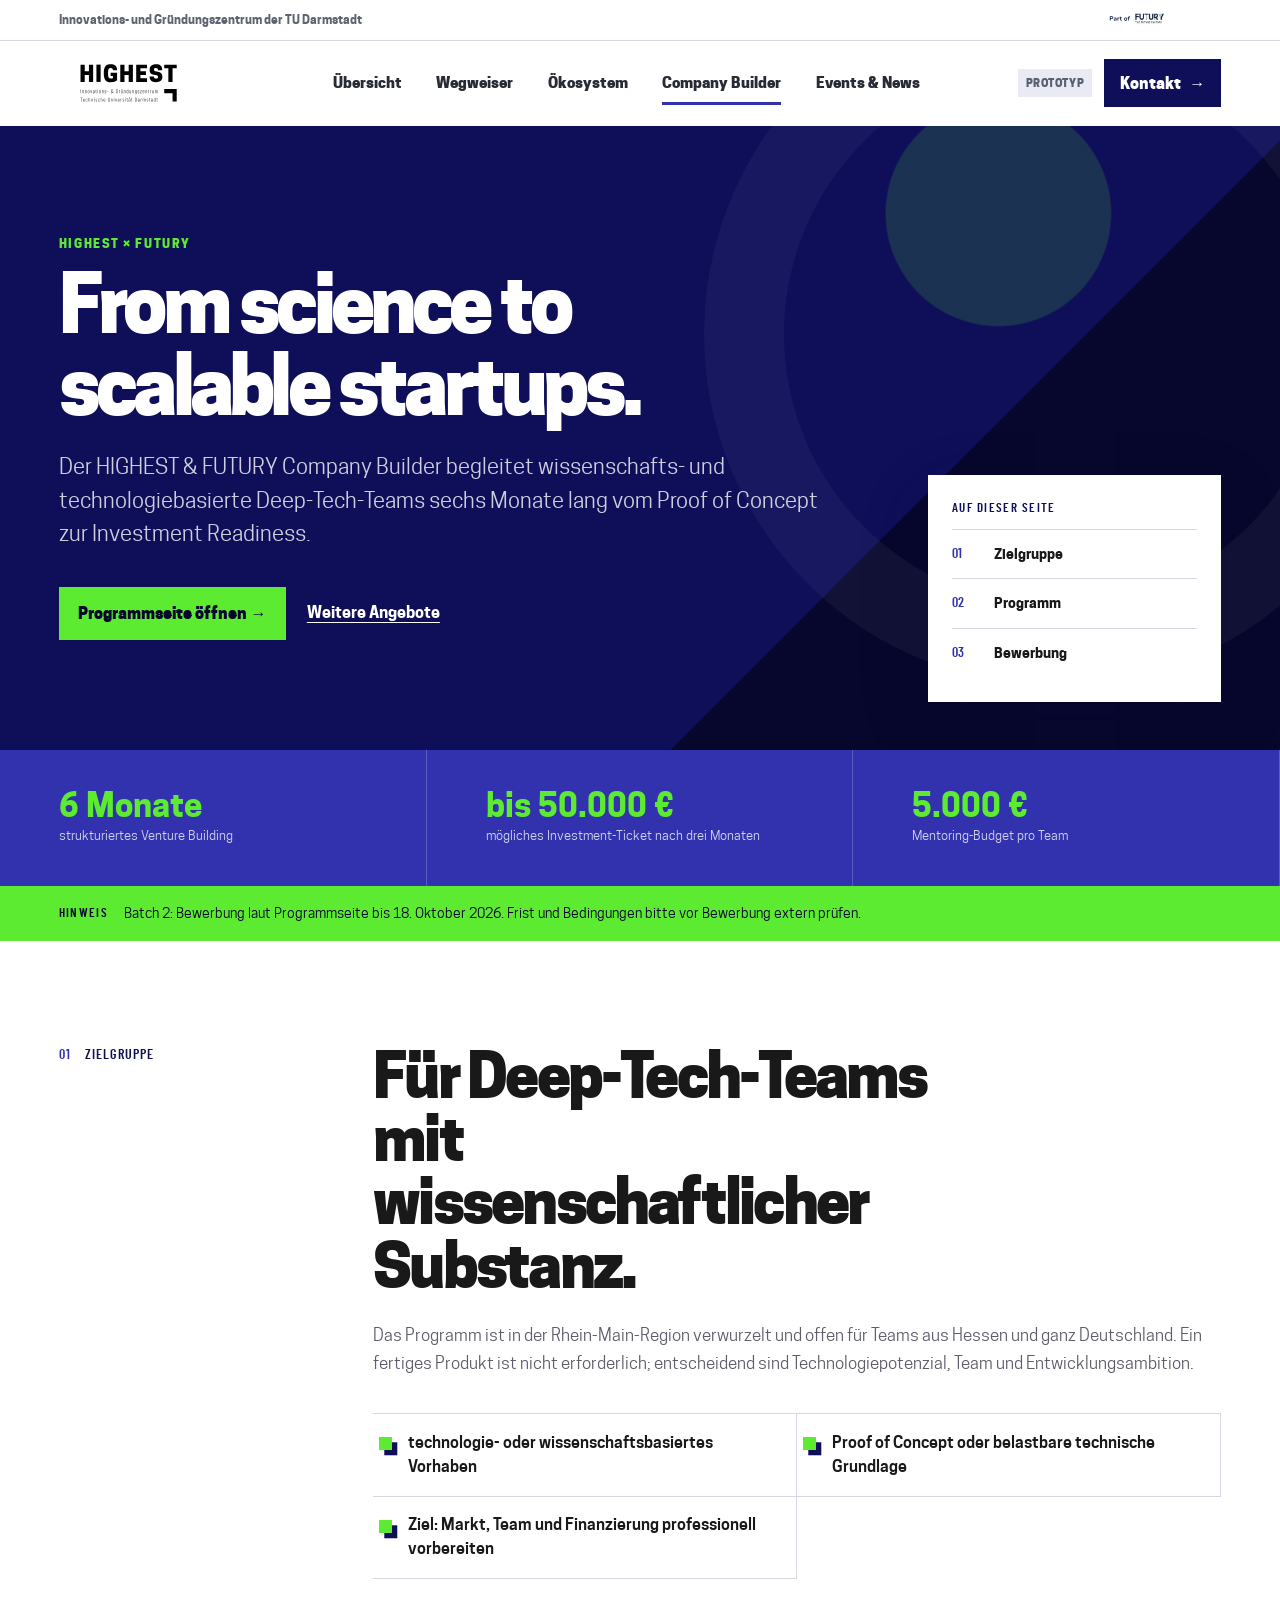
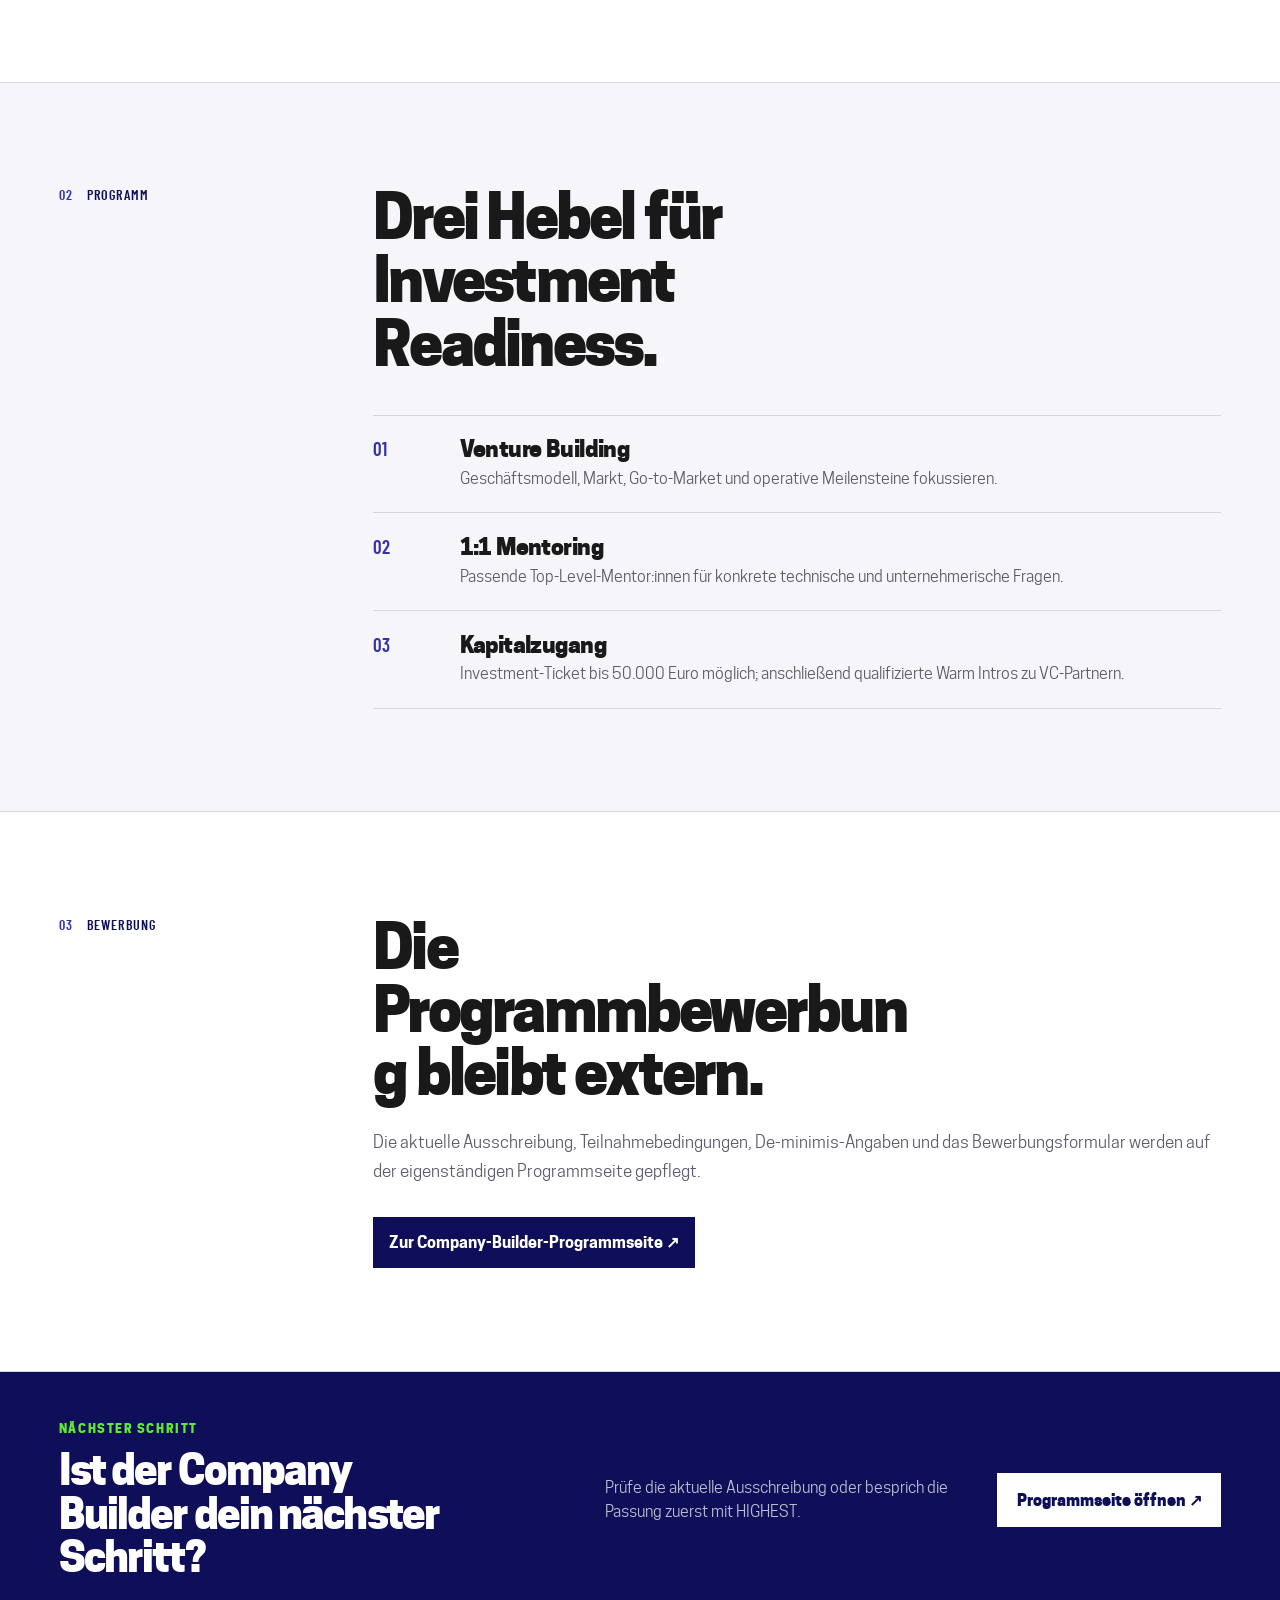
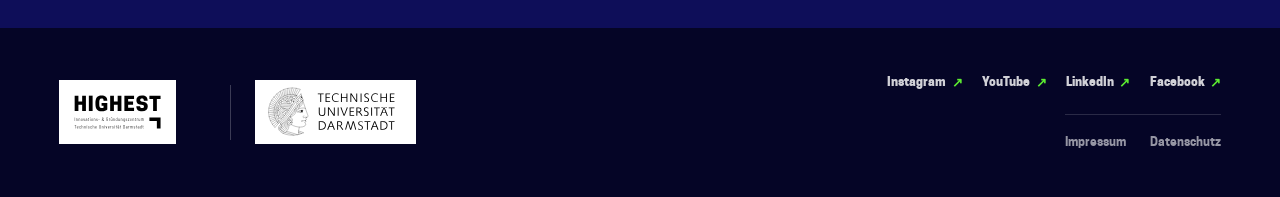
==== commit c8842327: "Vol.2 05.10.2026" ====
--- a/company-builder.html
+++ b/company-builder.html
@@ -3,26 +3,23 @@
   <head>
     <meta charset="utf-8" />
     <meta name="viewport" content="width=device-width, initial-scale=1" />
-    <meta
-      name="description"
-      content="HIGHEST ist die zentrale Anlaufstelle der TU Darmstadt für Innovation, IP, Transfer und Gründung. Finde schnell den passenden nächsten Schritt."
-    />
+    <meta name="description" content="Der HIGHEST &amp; FUTURY Company Builder begleitet Deep-Tech-Teams in sechs Monaten bis zur Investment Readiness." />
     <meta name="theme-color" content="#0d0d61" />
-    <title>HIGHEST – Von der Idee zur Wirkung</title>
+    <title>Company Builder – HIGHEST</title>
     <link rel="icon" type="image/svg+xml" href="assets/logo-highest.svg" />
-    <link rel="stylesheet" href="styles.css" />
-    <script src="app.js" defer></script>
+    <link rel="stylesheet" href="assets/css/site.css" />
+    <script src="assets/js/site.js" defer></script>
   </head>
   <body>
-    <a class="skip-link" href="#wegweiser">Direkt zum Wegweiser</a>
+    <a class="skip-link" href="#inhalt">Direkt zum Inhalt</a>
 
     <div class="alliance-bar">
       <span>Innovations- und Gründungszentrum der TU Darmstadt</span>
-      <a href="https://www.futury.eu" aria-label="HIGHEST ist Teil von Futury"><img src="assets/part-of-futury.svg" alt="Part of Futury – The Future Factory" /></a>
+      <a href="https://www.futury.eu" target="_blank" rel="noreferrer" aria-label="Website von Futury öffnen"><img src="assets/part-of-futury.svg" alt="Part of Futury – The Future Factory" /></a>
     </div>
 
     <header class="site-header">
-      <a class="brand" href="home.html" aria-label="HIGHEST Startseite">
+      <a class="brand" href="index.html" aria-label="HIGHEST Startseite">
         <img src="assets/logo-highest.svg" alt="HIGHEST" />
       </a>
 
@@ -31,12 +28,12 @@
         <span class="sr-only">Menü öffnen</span>
       </button>
 
-        <nav class="main-nav" id="main-nav" aria-label="Hauptnavigation">
-        <a  href="home.html">Übersicht</a>
-        <a  href="wegweiser.html">Wegweiser</a>
-        <a  href="ecosystem.html">Ökosystem</a>
+      <nav class="main-nav" id="main-nav" aria-label="Hauptnavigation">
+        <a href="index.html">Übersicht</a>
+        <a href="wegweiser.html">Wegweiser</a>
+        <a href="ecosystem.html">Ökosystem</a>
         <a class="nav-primary" href="company-builder.html">Company Builder</a>
-        <a  href="events-news.html">Events & News</a>
+        <a href="events-news.html">Events &amp; News</a>
       </nav>
 
       <div class="header-actions">
@@ -48,14 +45,17 @@
     </header>
 
 
+  <!-- Kompakte Programmübersicht; Bewerbung und aktuelle Fristen bleiben extern. -->
   <main id="inhalt">
     <section class="page-hero">
       <div class="page-hero-copy">
         <p class="eyebrow">HIGHEST × FUTURY</p>
         <h1>From science to scalable startups.</h1>
         <p class="page-lead">Der HIGHEST & FUTURY Company Builder begleitet wissenschafts- und technologiebasierte Deep-Tech-Teams sechs Monate lang vom Proof of Concept zur Investment Readiness.</p>
-        <div class="hero-actions"><a class="primary-action signal" href="https://highestbuilder.com">Programmseite öffnen →</a></div> 
-        <div></div><a class="hero-text-link" href="wegweiser.html">Weitere Angebote</a></div>
+        <div class="hero-actions">
+          <a class="primary-action signal" href="https://highestbuilder.com" target="_blank" rel="noreferrer">Programmseite öffnen →</a>
+          <a class="hero-text-link" href="wegweiser.html">Weitere Angebote</a>
+        </div>
       </div>
       <aside class="page-wayfinder"><p>Auf dieser Seite</p><a href="#fuer-wen"><span>01</span>Zielgruppe</a><a href="#programm"><span>02</span>Programm</a><a href="#bewerbung"><span>03</span>Bewerbung</a></aside>
     </section>
@@ -94,9 +94,10 @@
   </section></div>
     <section class="closing-action detail-closing"><div><p class="eyebrow">Nächster Schritt</p><h2>Ist der Company Builder dein nächster Schritt?</h2></div><p>Prüfe die aktuelle Ausschreibung oder besprich die Passung zuerst mit HIGHEST.</p><a class="primary-action light" href="https://highestbuilder.com/" target="_blank" rel="noreferrer">Programmseite öffnen ↗</a></section>
   </main>
+  <!-- Einheitlicher Footer auf allen Seiten -->
   <footer class="site-footer legal-footer">
     <div class="legal-footer-logos">
-      <a class="legal-footer-logo legal-footer-logo--highest" href="home.html" aria-label="Zur HIGHEST Startseite"><img src="assets/logo-highest.svg" alt="HIGHEST" /></a>
+      <a class="legal-footer-logo legal-footer-logo--highest" href="index.html" aria-label="Zur HIGHEST Startseite"><img src="assets/logo-highest.svg" alt="HIGHEST" /></a>
       <span class="legal-footer-divider" aria-hidden="true"></span>
       <a class="legal-footer-logo legal-footer-logo--tu" href="https://www.tu-darmstadt.de/" target="_blank" rel="noreferrer" aria-label="Website der Technischen Universität Darmstadt öffnen"><img src="assets/logo-tu-darmstadt.svg" alt="Technische Universität Darmstadt" /></a>
     </div>
--- a/assets/css/site.css
+++ b/assets/css/site.css
@@ -0,0 +1,4554 @@
+/*
+ * Zentrales Stylesheet der statischen HIGHEST-Website.
+ * Die Abschnitte folgen der Seitenstruktur; seitenspezifische Ergänzungen stehen am Ende.
+ */
+@font-face {
+  font-family: "Cooper Hewitt";
+  src: url("../fonts/cooperhewitt-book-webfont.woff2") format("woff2");
+  font-weight: 400;
+  font-style: normal;
+  font-display: swap;
+}
+
+@font-face {
+  font-family: "Cooper Hewitt";
+  src: url("../fonts/cooperhewitt-semibold-webfont.woff2") format("woff2");
+  font-weight: 600;
+  font-style: normal;
+  font-display: swap;
+}
+
+@font-face {
+  font-family: "Cooper Hewitt";
+  src: url("../fonts/cooperhewitt-bold-webfont.woff2") format("woff2");
+  font-weight: 700;
+  font-style: normal;
+  font-display: swap;
+}
+
+@font-face {
+  font-family: "Cooper Hewitt";
+  src: url("../fonts/cooperhewitt-heavy-webfont.woff2") format("woff2");
+  font-weight: 900;
+  font-style: normal;
+  font-display: swap;
+}
+
+@font-face {
+  font-family: "Barlow Condensed";
+  src: url("../fonts/barlowcondensed-semibold-webfont.woff2") format("woff2");
+  font-weight: 600;
+  font-style: normal;
+  font-display: swap;
+}
+
+:root {
+  --navy: #0e0e59;
+  --navy-deep: #07072d;
+  --blue: #3232af;
+  --cyan: #5ceb31;
+  --lime: #5ceb31;
+  --magenta: #e8103f;
+  --ink: #19191a;
+  --muted: #5d5d6b;
+  --soft: #eaeaf4;
+  --line: #d5d5e4;
+  --white: #fff;
+  --max: 1440px;
+  --page-x: clamp(1.25rem, 4.6vw, 4.75rem);
+  --shadow: 0 24px 70px rgba(7, 7, 58, 0.14);
+}
+
+* {
+  box-sizing: border-box;
+}
+
+html {
+  scroll-behavior: smooth;
+}
+
+body {
+  margin: 0;
+  color: var(--ink);
+  background: #fff;
+  font-family: "Cooper Hewitt", Helvetica, Arial, sans-serif;
+  font-size: 1rem;
+  line-height: 1.5;
+}
+
+body.dialog-open {
+  overflow: hidden;
+}
+
+button,
+input,
+a {
+  font: inherit;
+}
+
+a {
+  color: inherit;
+}
+
+button {
+  color: inherit;
+}
+
+img {
+  display: block;
+  max-width: 100%;
+}
+
+h1,
+h2,
+h3,
+p {
+  margin-top: 0;
+}
+
+h1,
+h2,
+h3 {
+  font-family: "Cooper Hewitt", Helvetica, Arial, sans-serif;
+  line-height: 1.03;
+  overflow-wrap: anywhere;
+}
+
+h1 {
+  margin-bottom: 1.3rem;
+  font-size: clamp(3.25rem, 5.5vw, 5.9rem);
+  font-weight: 900;
+  letter-spacing: -0.06em;
+}
+
+h2 {
+  margin-bottom: 1rem;
+  font-size: clamp(2.15rem, 4vw, 4.1rem);
+  font-weight: 900;
+  letter-spacing: -0.045em;
+}
+
+h3 {
+  margin-bottom: 0.75rem;
+  font-size: 1.45rem;
+  font-weight: 850;
+  letter-spacing: -0.025em;
+}
+
+.sr-only {
+  position: absolute;
+  width: 1px;
+  height: 1px;
+  padding: 0;
+  margin: -1px;
+  overflow: hidden;
+  clip: rect(0, 0, 0, 0);
+  white-space: nowrap;
+  border: 0;
+}
+
+.skip-link {
+  position: fixed;
+  z-index: 1000;
+  top: 1rem;
+  left: 1rem;
+  padding: 0.8rem 1rem;
+  color: var(--navy-deep);
+  background: var(--lime);
+  font-weight: 850;
+  text-decoration: none;
+  transform: translateY(-180%);
+}
+
+.skip-link:focus {
+  transform: translateY(0);
+}
+
+.alliance-bar {
+  display: flex;
+  align-items: center;
+  justify-content: space-between;
+  min-height: 2.55rem;
+  max-width: var(--max);
+  margin: 0 auto;
+  padding: 0.35rem var(--page-x);
+  color: #5e6370;
+  background: #fff;
+  border-bottom: 1px solid var(--line);
+  font-size: 0.75rem;
+  font-weight: 700;
+}
+
+.alliance-bar img {
+  width: 10.5rem;
+  height: 1.65rem;
+  object-fit: contain;
+}
+
+.site-header {
+  position: relative;
+  z-index: 50;
+  display: grid;
+  grid-template-columns: 11rem 1fr auto;
+  align-items: center;
+  min-height: 5.3rem;
+  max-width: var(--max);
+  margin: 0 auto;
+  padding: 0 var(--page-x);
+  background: #fff;
+}
+
+.brand {
+  display: flex;
+  align-items: center;
+  align-self: stretch;
+  width: 8.7rem;
+}
+
+.brand img {
+  width: 8.7rem;
+  height: 4.5rem;
+  object-fit: contain;
+}
+
+.main-nav {
+  display: flex;
+  gap: clamp(1.25rem, 2.7vw, 2.8rem);
+  align-items: center;
+  justify-content: center;
+}
+
+.main-nav a {
+  position: relative;
+  display: inline-flex;
+  align-items: center;
+  min-height: 3rem;
+  color: #282b36;
+  font-size: 0.92rem;
+  font-weight: 800;
+  text-decoration: none;
+}
+
+.main-nav a::after {
+  content: "";
+  position: absolute;
+  right: 0;
+  bottom: 0.15rem;
+  left: 0;
+  height: 3px;
+  background: var(--blue);
+  transform: scaleX(0);
+  transform-origin: left;
+  transition: transform 170ms ease;
+}
+
+.main-nav a:hover::after,
+.main-nav a:focus-visible::after,
+.main-nav .nav-primary::after {
+  transform: scaleX(1);
+}
+
+.header-actions {
+  display: flex;
+  gap: 0.75rem;
+  align-items: center;
+}
+
+.prototype-badge {
+  padding: 0.35rem 0.5rem;
+  color: #5a6070;
+  background: var(--soft);
+  font-size: 0.7rem;
+  font-weight: 800;
+  letter-spacing: 0.05em;
+  text-transform: uppercase;
+}
+
+.contact-link {
+  display: inline-flex;
+  gap: 0.5rem;
+  align-items: center;
+  justify-content: center;
+  min-height: 3rem;
+  padding: 0.7rem 1rem;
+  color: #fff;
+  background: var(--navy);
+  font-weight: 850;
+  text-decoration: none;
+}
+
+.contact-link:hover,
+.contact-link:focus-visible {
+  background: var(--blue);
+}
+
+.menu-toggle {
+  display: none;
+}
+
+.decision-stage {
+  display: grid;
+  grid-template-columns: minmax(0, 0.86fr) minmax(33rem, 1.14fr);
+  min-height: min(46rem, calc(100svh - 7.85rem));
+  max-width: var(--max);
+  margin: 0 auto;
+  background: var(--soft);
+}
+
+.decision-stage.decision-stage--guide-only {
+  grid-template-columns: minmax(0, 1fr);
+}
+
+.story-panel {
+  position: relative;
+  display: grid;
+  grid-template-rows: minmax(25rem, 1fr) 12.5rem;
+  min-width: 0;
+  overflow: hidden;
+  color: #fff;
+  background: var(--navy);
+}
+
+.story-panel::before {
+  content: "";
+  position: absolute;
+  z-index: 0;
+  top: 3rem;
+  right: -11rem;
+  width: 25rem;
+  height: 25rem;
+  border: 4.5rem solid rgba(110, 231, 242, 0.11);
+  border-radius: 50%;
+}
+
+.story-copy {
+  position: relative;
+  z-index: 1;
+  display: flex;
+  flex-direction: column;
+  justify-content: center;
+  padding: clamp(3rem, 6vw, 6rem) var(--page-x) 2.8rem;
+}
+
+.story-copy h1 {
+  max-width: 11ch;
+  font-size: clamp(3.15rem, 5vw, 5.2rem);
+}
+
+.story-copy > p:last-child {
+  max-width: 35rem;
+  margin-bottom: 0;
+  color: rgba(255, 255, 255, 0.78);
+  font-size: 1.12rem;
+}
+
+.eyebrow {
+  margin-bottom: 0.7rem;
+  color: var(--cyan);
+  font-size: 0.75rem;
+  font-weight: 900;
+  letter-spacing: 0.13em;
+  text-transform: uppercase;
+}
+
+.eyebrow.dark {
+  color: var(--blue);
+}
+
+.story-image {
+  position: relative;
+  z-index: 1;
+  background:
+    linear-gradient(90deg, rgba(7, 7, 58, 0.2), rgba(7, 7, 58, 0)),
+    url("../highest-hero.jpg") center 48% / cover no-repeat;
+}
+
+.story-proof {
+  position: absolute;
+  right: 1.2rem;
+  bottom: 1.2rem;
+  left: 1.2rem;
+  display: flex;
+  gap: 1rem;
+  align-items: center;
+  justify-content: space-between;
+  padding: 0.85rem 1rem;
+  color: #fff;
+  background: rgba(7, 7, 58, 0.84);
+  backdrop-filter: blur(8px);
+}
+
+.story-proof span {
+  color: var(--lime);
+  font-size: 0.72rem;
+  font-weight: 850;
+  letter-spacing: 0.07em;
+  text-transform: uppercase;
+}
+
+.story-proof strong {
+  font-size: 0.82rem;
+  text-align: right;
+}
+
+.guide-panel {
+  display: grid;
+  grid-template-rows: auto 1fr auto;
+  min-width: 0;
+  min-height: 39rem;
+  padding: clamp(2rem, 4.5vw, 4.5rem);
+  background: #fff;
+}
+
+.guide-head {
+  margin-bottom: 2.2rem;
+}
+
+.progress-copy {
+  display: flex;
+  align-items: center;
+  justify-content: space-between;
+  margin-bottom: 0.65rem;
+  color: #565b69;
+  font-size: 0.76rem;
+  font-weight: 800;
+  letter-spacing: 0.04em;
+}
+
+.progress-track {
+  height: 3px;
+  overflow: hidden;
+  background: #e4e6ed;
+}
+
+.progress-track span {
+  display: block;
+  width: 50%;
+  height: 100%;
+  background: var(--blue);
+  transition: width 220ms ease;
+}
+
+.guide-live {
+  align-self: center;
+}
+
+.guide-question {
+  display: grid;
+  grid-template-columns: 2.4rem 1fr;
+  gap: 0 1.25rem;
+  margin-bottom: 1.6rem;
+}
+
+.question-index {
+  grid-row: 1 / 4;
+  margin: 0.35rem 0 0;
+  color: var(--blue);
+  font-size: 0.76rem;
+  font-weight: 900;
+  letter-spacing: 0.08em;
+}
+
+.guide-question h2 {
+  margin-bottom: 0.55rem;
+  font-size: clamp(2rem, 3.3vw, 3.2rem);
+}
+
+.guide-question > p:last-child {
+  margin-bottom: 0;
+  color: var(--muted);
+}
+
+.answer-list {
+  display: grid;
+  grid-template-columns: repeat(2, minmax(0, 1fr));
+  gap: 0.75rem;
+}
+
+.answer {
+  position: relative;
+  display: grid;
+  grid-template-columns: 1fr auto;
+  gap: 0.45rem 1rem;
+  min-height: 8.35rem;
+  padding: 1.25rem;
+  text-align: left;
+  background: var(--soft);
+  border: 1px solid transparent;
+  cursor: pointer;
+  transition: color 160ms ease, background 160ms ease, transform 160ms ease, box-shadow 160ms ease;
+}
+
+.answer:hover,
+.answer:focus-visible {
+  z-index: 1;
+  color: #fff;
+  background: var(--navy);
+  box-shadow: 0 14px 35px rgba(7, 7, 58, 0.16);
+  transform: translateY(-2px);
+}
+
+.answer-title {
+  align-self: end;
+  font-size: 1.05rem;
+  font-weight: 900;
+  line-height: 1.2;
+}
+
+.answer-copy {
+  grid-column: 1;
+  color: var(--muted);
+  font-size: 0.84rem;
+  line-height: 1.35;
+}
+
+.answer:hover .answer-copy,
+.answer:focus-visible .answer-copy {
+  color: rgba(255, 255, 255, 0.72);
+}
+
+.answer-arrow {
+  grid-column: 2;
+  grid-row: 1 / 3;
+  align-self: center;
+  color: var(--blue);
+  font-size: 1.35rem;
+}
+
+.answer:hover .answer-arrow,
+.answer:focus-visible .answer-arrow {
+  color: var(--lime);
+  transform: translateX(0.2rem);
+}
+
+.guide-footer {
+  display: flex;
+  gap: 1rem;
+  align-items: center;
+  justify-content: space-between;
+  margin-top: 2rem;
+  padding-top: 1rem;
+  border-top: 1px solid var(--line);
+}
+
+.guide-footer a,
+.quiet-button {
+  min-height: 2.75rem;
+  padding: 0.65rem 0;
+  color: var(--blue);
+  background: none;
+  border: 0;
+  font-size: 0.86rem;
+  font-weight: 800;
+  text-decoration: underline;
+  text-decoration-thickness: 2px;
+  text-underline-offset: 0.22rem;
+  cursor: pointer;
+}
+
+.guide-footer .quiet-button {
+  color: #4d5260;
+}
+
+.need-list {
+  display: grid;
+  gap: 0.65rem;
+}
+
+.need-answer {
+  display: grid;
+  grid-template-columns: 1fr auto;
+  gap: 0.2rem 1rem;
+  align-items: center;
+  min-height: 4.45rem;
+  padding: 0.85rem 1.05rem;
+  text-align: left;
+  background: #fff;
+  border: 1px solid var(--line);
+  cursor: pointer;
+  transition: border-color 150ms ease, background 150ms ease, transform 150ms ease;
+}
+
+.need-answer:hover,
+.need-answer:focus-visible {
+  background: #f4f6ff;
+  border-color: var(--blue);
+  transform: translateX(3px);
+}
+
+.need-answer strong {
+  font-size: 1rem;
+}
+
+.need-answer span {
+  grid-column: 1;
+  color: var(--muted);
+  font-size: 0.82rem;
+}
+
+.need-answer b {
+  grid-column: 2;
+  grid-row: 1 / 3;
+  color: var(--blue);
+  font-size: 1.2rem;
+}
+
+.recommendation-head {
+  display: flex;
+  gap: 1rem;
+  align-items: flex-start;
+  justify-content: space-between;
+  margin-bottom: 1.25rem;
+}
+
+.recommendation-head .guide-question {
+  margin-bottom: 0;
+}
+
+.restart-button {
+  min-height: 2.75rem;
+  padding: 0.55rem 0;
+  color: var(--blue);
+  background: none;
+  border: 0;
+  font-size: 0.8rem;
+  font-weight: 800;
+  text-decoration: underline;
+  text-underline-offset: 0.2rem;
+  cursor: pointer;
+  white-space: nowrap;
+}
+
+.recommendation-list {
+  display: grid;
+  gap: 0.65rem;
+}
+
+.recommendation {
+  display: grid;
+  grid-template-columns: 2.7rem 1fr auto;
+  gap: 0.25rem 0.9rem;
+  align-items: center;
+  min-height: 5rem;
+  padding: 0.8rem 1rem;
+  text-align: left;
+  background: var(--soft);
+  border: 0;
+  cursor: pointer;
+}
+
+.recommendation:first-child {
+  color: #fff;
+  background: var(--navy);
+}
+
+.recommendation-rank {
+  grid-row: 1 / 3;
+  color: var(--blue);
+  font-size: 0.76rem;
+  font-weight: 900;
+}
+
+.recommendation:first-child .recommendation-rank,
+.recommendation:first-child .recommendation-arrow {
+  color: var(--lime);
+}
+
+.recommendation strong {
+  align-self: end;
+  font-size: 1rem;
+}
+
+.recommendation small {
+  align-self: start;
+  color: var(--muted);
+  font-size: 0.77rem;
+}
+
+.recommendation:first-child small {
+  color: rgba(255, 255, 255, 0.7);
+}
+
+.recommendation-arrow {
+  grid-column: 3;
+  grid-row: 1 / 3;
+  color: var(--blue);
+  font-size: 1.2rem;
+}
+
+.confidence-strip {
+  display: grid;
+  grid-template-columns: repeat(3, minmax(0, 1fr)) auto;
+  gap: 1.4rem;
+  align-items: center;
+  max-width: var(--max);
+  margin: 0 auto;
+  padding: 1.3rem var(--page-x);
+  background: var(--navy-deep);
+  color: #fff;
+}
+
+.confidence-strip div {
+  display: grid;
+  gap: 0.1rem;
+  padding-right: 1.4rem;
+  border-right: 1px solid rgba(255, 255, 255, 0.15);
+}
+
+.confidence-strip strong {
+  color: var(--lime);
+  font-size: 0.78rem;
+  letter-spacing: 0.07em;
+  text-transform: uppercase;
+}
+
+.confidence-strip span {
+  color: rgba(255, 255, 255, 0.72);
+  font-size: 0.8rem;
+}
+
+.confidence-strip a {
+  display: inline-flex;
+  align-items: center;
+  min-height: 3rem;
+  font-size: 0.85rem;
+  font-weight: 850;
+  text-decoration: none;
+  white-space: nowrap;
+}
+
+.program-spotlight {
+  display: grid;
+  grid-template-columns: minmax(0, 1.2fr) minmax(28rem, 0.8fr);
+  max-width: var(--max);
+  margin: 0 auto;
+  color: #fff;
+  background: var(--navy);
+  border-top: 1px solid rgba(255, 255, 255, 0.12);
+}
+
+.program-spotlight-copy {
+  padding: clamp(3rem, 6vw, 6rem) var(--page-x);
+}
+
+.program-spotlight h2 {
+  max-width: 12ch;
+  margin-bottom: 1.2rem;
+  font-size: clamp(2.75rem, 5vw, 5.2rem);
+}
+
+.program-spotlight-copy > p:not(.eyebrow) {
+  max-width: 43rem;
+  color: rgba(255, 255, 255, 0.75);
+  font-size: 1.04rem;
+}
+
+.program-spotlight-actions {
+  display: flex;
+  flex-wrap: wrap;
+  gap: 1.2rem;
+  align-items: center;
+  margin-top: 2rem;
+}
+
+.program-spotlight-actions > a:last-child {
+  color: #fff;
+  font-weight: 700;
+  text-underline-offset: 0.25rem;
+}
+
+.program-metrics {
+  display: grid;
+  grid-template-columns: repeat(3, minmax(0, 1fr));
+  align-self: stretch;
+  background: var(--blue);
+}
+
+.program-metrics div {
+  display: flex;
+  flex-direction: column;
+  justify-content: flex-end;
+  min-height: 17rem;
+  padding: 1.5rem;
+  border-left: 1px solid rgba(255, 255, 255, 0.18);
+}
+
+.program-metrics strong {
+  color: var(--lime);
+  font-size: clamp(2.5rem, 5vw, 4.8rem);
+  line-height: 0.9;
+}
+
+.program-metrics span {
+  margin-top: 0.8rem;
+  color: rgba(255, 255, 255, 0.76);
+  font-size: 0.78rem;
+  line-height: 1.35;
+}
+
+.offer-explorer,
+.ecosystem {
+  max-width: var(--max);
+  margin: 0 auto;
+  padding: clamp(4.2rem, 7vw, 7.5rem) var(--page-x);
+  content-visibility: auto;
+  contain-intrinsic-size: 900px;
+}
+
+.section-intro {
+  display: grid;
+  grid-template-columns: minmax(0, 1fr) minmax(18rem, 0.65fr);
+  gap: 2rem;
+  align-items: end;
+  margin-bottom: 2.7rem;
+}
+
+.section-intro .eyebrow {
+  grid-column: 1 / -1;
+  margin-bottom: -1rem;
+}
+
+.section-intro h2 {
+  max-width: 13ch;
+  margin-bottom: 0;
+}
+
+.section-intro > p:last-child {
+  margin-bottom: 0;
+  color: var(--muted);
+  font-size: 1.05rem;
+  text-align: right;
+}
+
+.topic-grid {
+  display: grid;
+  grid-template-columns: repeat(5, minmax(0, 1fr));
+  border-top: 1px solid var(--line);
+  border-left: 1px solid var(--line);
+}
+
+.topic-tile {
+  display: grid;
+  gap: 0.4rem;
+  min-width: 0;
+  min-height: 10.5rem;
+  padding: 1.35rem;
+  text-align: left;
+  background: #fff;
+  border: 0;
+  border-right: 1px solid var(--line);
+  border-bottom: 1px solid var(--line);
+  cursor: pointer;
+  transition: color 160ms ease, background 160ms ease, transform 160ms ease, box-shadow 160ms ease;
+}
+
+.topic-tile:hover,
+.topic-tile:focus-visible,
+.topic-tile.active {
+  color: #fff;
+  background: var(--navy);
+  transform: translateY(-3px);
+}
+
+.topic-tile.active {
+  box-shadow: inset 0 -4px 0 var(--lime);
+  transform: none;
+}
+
+.topic-number {
+  color: var(--blue);
+  font-size: 0.72rem;
+  font-weight: 900;
+  letter-spacing: 0.08em;
+}
+
+.topic-tile:hover .topic-number,
+.topic-tile:focus-visible .topic-number,
+.topic-tile.active .topic-number {
+  color: var(--cyan);
+}
+
+.topic-title {
+  align-self: end;
+  margin-top: 1.2rem;
+  font-size: 1.05rem;
+  font-weight: 900;
+  line-height: 1.15;
+}
+
+.topic-copy {
+  color: var(--muted);
+  font-size: 0.78rem;
+}
+
+.topic-tile:hover .topic-copy,
+.topic-tile:focus-visible .topic-copy,
+.topic-tile.active .topic-copy {
+  color: rgba(255, 255, 255, 0.7);
+}
+
+.topic-filter-status {
+  position: relative;
+  display: grid;
+  grid-template-columns: auto minmax(0, 1fr) auto;
+  gap: 1.2rem;
+  align-items: center;
+  min-height: 6.6rem;
+  padding: 1.15rem 1.5rem;
+  color: #fff;
+  background: var(--navy);
+}
+
+.topic-filter-status::after {
+  content: "";
+  position: absolute;
+  bottom: -0.7rem;
+  left: 50%;
+  width: 1.4rem;
+  height: 1.4rem;
+  background: var(--navy);
+  transform: translateX(-50%) rotate(45deg);
+}
+
+.filter-step {
+  display: grid;
+  place-items: center;
+  width: 2.8rem;
+  height: 2.8rem;
+  color: var(--navy);
+  background: var(--lime);
+  border-radius: 50%;
+  font-size: 0.78rem;
+  font-weight: 950;
+}
+
+.filter-selection,
+.filter-result {
+  display: flex;
+  flex-direction: column;
+  gap: 0.18rem;
+}
+
+.filter-selection span,
+.filter-result span {
+  color: rgba(255, 255, 255, 0.7);
+  font-size: 0.72rem;
+  font-weight: 750;
+  letter-spacing: 0.03em;
+}
+
+.filter-selection strong {
+  color: var(--lime);
+  font-size: clamp(1.05rem, 2vw, 1.35rem);
+}
+
+.filter-result {
+  align-items: flex-end;
+  text-align: right;
+}
+
+.filter-result strong {
+  font-size: 0.95rem;
+}
+
+.offers-section {
+  padding: clamp(2.8rem, 5vw, 4.8rem);
+  background: var(--soft);
+  border: 1px solid var(--line);
+  border-top: 0;
+}
+
+.offers-heading {
+  display: grid;
+  grid-template-columns: minmax(0, 1fr) minmax(20rem, 0.65fr);
+  gap: 2rem;
+  align-items: end;
+  margin-bottom: 2.6rem;
+}
+
+.offers-heading h2 {
+  max-width: 14ch;
+  margin-bottom: 0;
+  font-size: clamp(2.1rem, 3.5vw, 3.5rem);
+}
+
+.offers-heading > p {
+  margin-bottom: 0;
+  color: var(--muted);
+  font-size: 1rem;
+}
+
+.offer-grid {
+  display: grid;
+  grid-template-columns: repeat(3, minmax(0, 1fr));
+  gap: 1rem;
+  min-width: 0;
+}
+
+.offer-card {
+  display: flex;
+  flex-direction: column;
+  min-width: 0;
+  min-height: 18rem;
+  padding: 1.5rem;
+  background: #fff;
+  border-top: 4px solid #cbd0dc;
+  transition: transform 160ms ease, box-shadow 160ms ease, border-color 160ms ease;
+}
+
+.offer-card:hover {
+  border-color: var(--blue);
+  box-shadow: 0 16px 45px rgba(7, 7, 58, 0.09);
+  transform: translateY(-3px);
+}
+
+.offer-card-top {
+  display: flex;
+  gap: 0.6rem;
+  align-items: center;
+  justify-content: space-between;
+  margin-bottom: 1.4rem;
+}
+
+.offer-provider {
+  display: inline-flex;
+  align-items: center;
+  min-height: 1.6rem;
+  padding: 0.25rem 0.45rem;
+  color: var(--navy);
+  background: #edf0ff;
+  font-size: 0.66rem;
+  font-weight: 900;
+  letter-spacing: 0.06em;
+  text-transform: uppercase;
+}
+
+.offer-provider.scouting {
+  color: #00525a;
+  background: #ddfbff;
+}
+
+.offer-phase-label {
+  color: var(--muted);
+  font-size: 0.72rem;
+  font-weight: 750;
+  text-align: right;
+}
+
+.offer-card h3 {
+  margin-bottom: 0.65rem;
+  font-size: 1.42rem;
+  overflow-wrap: anywhere;
+}
+
+.offer-card > p {
+  margin-bottom: 1rem;
+  color: var(--muted);
+  font-size: 0.92rem;
+}
+
+.offer-open {
+  display: flex;
+  align-items: center;
+  justify-content: space-between;
+  width: 100%;
+  min-height: 3rem;
+  margin-top: auto;
+  padding: 0.8rem 0 0;
+  color: var(--blue);
+  background: none;
+  border: 0;
+  border-top: 1px solid var(--line);
+  font-size: 0.88rem;
+  font-weight: 850;
+  text-align: left;
+  cursor: pointer;
+}
+
+.offer-open span {
+  font-size: 1.2rem;
+  transition: transform 150ms ease;
+}
+
+.offer-open:hover span,
+.offer-open:focus-visible span {
+  transform: translateX(0.25rem);
+}
+
+.offers-footer {
+  display: flex;
+  gap: 1.2rem;
+  align-items: center;
+  justify-content: space-between;
+  margin-top: 1.5rem;
+}
+
+.offers-footer a,
+.secondary-action {
+  display: inline-flex;
+  align-items: center;
+  min-height: 3rem;
+  color: var(--blue);
+  background: none;
+  border: 0;
+  font-size: 0.88rem;
+  font-weight: 850;
+  text-decoration: underline;
+  text-underline-offset: 0.2rem;
+  cursor: pointer;
+}
+
+.secondary-action {
+  padding: 0.65rem 1rem;
+  color: var(--navy);
+  background: #fff;
+  border: 2px solid var(--navy);
+  text-decoration: none;
+}
+
+.ecosystem {
+  color: #fff;
+  background: var(--navy-deep);
+}
+
+.ecosystem-heading {
+  display: grid;
+  grid-template-columns: minmax(0, 0.9fr) minmax(20rem, 0.55fr);
+  gap: 2rem 4rem;
+  align-items: end;
+  margin-bottom: 3rem;
+}
+
+.ecosystem-heading .eyebrow {
+  grid-column: 1 / -1;
+  margin-bottom: -1rem;
+}
+
+.ecosystem-heading h2 {
+  max-width: 11ch;
+  margin-bottom: 0;
+}
+
+.ecosystem-heading > p:last-child {
+  margin-bottom: 0;
+  color: rgba(255, 255, 255, 0.7);
+}
+
+.ecosystem-flow {
+  display: grid;
+  grid-template-columns: minmax(0, 1fr) auto minmax(0, 1fr) auto minmax(0, 1fr);
+  align-items: stretch;
+}
+
+.ecosystem-flow article {
+  position: relative;
+  min-height: 17rem;
+  padding: 1.65rem;
+  color: var(--ink);
+  background: #fff;
+}
+
+.ecosystem-flow .flow-primary {
+  color: #fff;
+  background: var(--blue);
+  transform: translateY(-0.65rem);
+}
+
+.ecosystem-flow article > span {
+  color: var(--blue);
+  font-size: 0.7rem;
+  font-weight: 900;
+  letter-spacing: 0.08em;
+  text-transform: uppercase;
+}
+
+.ecosystem-flow .flow-primary > span {
+  color: var(--lime);
+}
+
+.ecosystem-flow h3 {
+  margin-top: 2.6rem;
+}
+
+.ecosystem-flow p {
+  color: var(--muted);
+  font-size: 0.9rem;
+}
+
+.ecosystem-flow .flow-primary p {
+  color: rgba(255, 255, 255, 0.76);
+}
+
+.ecosystem-flow a {
+  position: absolute;
+  right: 1.65rem;
+  bottom: 1.65rem;
+  left: 1.65rem;
+  color: var(--blue);
+  font-size: 0.84rem;
+  font-weight: 850;
+}
+
+.ecosystem-flow .flow-primary a {
+  color: #fff;
+}
+
+.flow-link {
+  display: grid;
+  place-items: center;
+  width: 4.5rem;
+  color: var(--lime);
+  font-size: 1.7rem;
+  font-weight: 900;
+}
+
+.governance-note {
+  max-width: 66rem;
+  margin: 2.2rem auto 0;
+  padding-left: 1rem;
+  color: rgba(255, 255, 255, 0.62);
+  border-left: 3px solid var(--cyan);
+  font-size: 0.84rem;
+}
+
+.closing-action {
+  display: grid;
+  grid-template-columns: minmax(0, 1fr) minmax(20rem, 0.7fr) auto;
+  gap: 2rem;
+  align-items: center;
+  max-width: var(--max);
+  margin: 0 auto;
+  padding: 3rem var(--page-x);
+  color: #fff;
+  background: var(--navy);
+}
+
+.closing-action h2 {
+  max-width: 16ch;
+  margin-bottom: 0;
+  font-size: clamp(2rem, 3.3vw, 3.2rem);
+}
+
+.closing-action > p {
+  margin-bottom: 0;
+  color: rgba(255, 255, 255, 0.72);
+}
+
+.primary-action {
+  display: inline-flex;
+  align-items: center;
+  justify-content: center;
+  min-height: 3.35rem;
+  padding: 0.8rem 1.1rem;
+  color: #fff;
+  background: var(--navy);
+  border: 2px solid transparent;
+  font-weight: 850;
+  text-decoration: none;
+  cursor: pointer;
+}
+
+.primary-action:hover,
+.primary-action:focus-visible {
+  background: var(--blue);
+}
+
+.primary-action.light {
+  color: var(--navy);
+  background: #fff;
+  white-space: nowrap;
+}
+
+.primary-action.light:hover,
+.primary-action.light:focus-visible {
+  background: var(--lime);
+}
+
+.site-footer {
+  display: grid;
+  grid-template-columns: 1.35fr 0.65fr 0.75fr 1fr;
+  gap: 3rem;
+  max-width: var(--max);
+  margin: 0 auto;
+  padding: 4rem var(--page-x);
+  color: rgba(255, 255, 255, 0.72);
+  background: #050526;
+}
+
+.footer-main img,
+.footer-tu img {
+  width: 9rem;
+  height: 4.8rem;
+  margin-bottom: 1rem;
+  object-fit: contain;
+  background: #fff;
+}
+
+.footer-tu img {
+  width: 12rem;
+}
+
+.site-footer h2 {
+  margin-bottom: 1rem;
+  color: #fff;
+  font-size: 1rem;
+  letter-spacing: 0;
+}
+
+.site-footer p,
+.site-footer span {
+  max-width: 27rem;
+  font-size: 0.84rem;
+}
+
+.site-footer a {
+  display: block;
+  min-height: 2rem;
+  color: rgba(255, 255, 255, 0.76);
+  font-size: 0.88rem;
+  text-decoration: none;
+}
+
+.site-footer a:hover,
+.site-footer a:focus-visible {
+  color: var(--lime);
+  text-decoration: underline;
+}
+
+.offer-dialog {
+  width: min(52rem, calc(100vw - 2rem));
+  max-height: min(48rem, calc(100vh - 2rem));
+  padding: 0;
+  color: var(--ink);
+  background: #fff;
+  border: 0;
+  box-shadow: 0 25px 90px rgba(7, 7, 58, 0.38);
+}
+
+.offer-dialog::backdrop {
+  background: rgba(4, 4, 30, 0.78);
+  backdrop-filter: blur(4px);
+}
+
+.dialog-close {
+  position: sticky;
+  z-index: 2;
+  top: 0.8rem;
+  float: right;
+  display: grid;
+  place-items: center;
+  width: 2.9rem;
+  height: 2.9rem;
+  margin: 0.8rem 0.8rem -3.7rem 0;
+  color: #fff;
+  background: var(--navy);
+  border: 0;
+  font-size: 1.6rem;
+  cursor: pointer;
+}
+
+.dialog-content {
+  padding: clamp(2rem, 5vw, 4rem);
+}
+
+.dialog-topline {
+  display: flex;
+  gap: 0.65rem;
+  align-items: center;
+  margin-bottom: 1.6rem;
+}
+
+.offer-owner,
+.offer-phase {
+  padding: 0.35rem 0.5rem;
+  color: var(--navy);
+  background: #edf0ff;
+  font-size: 0.7rem;
+  font-weight: 900;
+  letter-spacing: 0.06em;
+  text-transform: uppercase;
+}
+
+.offer-phase {
+  color: #505666;
+  background: var(--soft);
+}
+
+.offer-dialog h2 {
+  max-width: 14ch;
+  margin-bottom: 1rem;
+  font-size: clamp(2.1rem, 5vw, 3.65rem);
+}
+
+.dialog-lead {
+  max-width: 43rem;
+  color: var(--muted);
+  font-size: 1.08rem;
+}
+
+.dialog-columns {
+  display: grid;
+  grid-template-columns: repeat(2, minmax(0, 1fr));
+  gap: 2.5rem;
+  margin-top: 2.2rem;
+  padding-top: 1.9rem;
+  border-top: 1px solid var(--line);
+}
+
+.dialog-columns h3 {
+  margin: 0 0 0.75rem;
+  font-size: 1rem;
+}
+
+.dialog-columns ul {
+  display: grid;
+  gap: 0.5rem;
+  margin: 0;
+  padding-left: 1.15rem;
+}
+
+.dialog-columns p {
+  color: var(--muted);
+}
+
+.dialog-actions {
+  display: flex;
+  flex-wrap: wrap;
+  gap: 1rem 1.3rem;
+  align-items: center;
+  margin-top: 2.3rem;
+}
+
+.source-link {
+  min-height: 2.75rem;
+  padding: 0.65rem 0;
+  color: var(--blue);
+  font-size: 0.86rem;
+  font-weight: 850;
+}
+
+:focus-visible {
+  outline: 3px solid var(--lime);
+  outline-offset: 3px;
+}
+
+@supports (view-transition-name: guide) {
+  .guide-live {
+    view-transition-name: guide;
+  }
+
+  ::view-transition-old(guide),
+  ::view-transition-new(guide) {
+    animation-duration: 180ms;
+  }
+}
+
+@media (max-width: 1120px) {
+  .site-header {
+    grid-template-columns: 9rem 1fr auto;
+    padding-inline: 1.4rem;
+  }
+
+  .main-nav {
+    gap: 1.2rem;
+  }
+
+  .decision-stage {
+    grid-template-columns: minmax(0, 0.75fr) minmax(31rem, 1.25fr);
+  }
+
+  .story-copy {
+    padding-inline: 2rem;
+  }
+
+  .topic-grid {
+    grid-template-columns: repeat(3, minmax(0, 1fr));
+  }
+
+  .offer-grid {
+    grid-template-columns: repeat(2, minmax(0, 1fr));
+  }
+
+  .confidence-strip {
+    grid-template-columns: repeat(3, minmax(0, 1fr));
+  }
+
+  .confidence-strip a {
+    grid-column: 1 / -1;
+  }
+
+  .site-footer {
+    grid-template-columns: 1.2fr 0.65fr 0.8fr;
+  }
+
+  .footer-tu {
+    grid-column: 1 / -1;
+  }
+}
+
+@media (max-width: 860px) {
+  .alliance-bar span {
+    display: none;
+  }
+
+  .alliance-bar {
+    justify-content: center;
+  }
+
+  .site-header {
+    grid-template-columns: 1fr auto;
+    min-height: 4.8rem;
+    padding-inline: 1rem;
+  }
+
+  .brand,
+  .brand img {
+    width: 7.5rem;
+    height: 4rem;
+  }
+
+  .menu-toggle {
+    display: grid;
+    gap: 0.28rem;
+    width: 3rem;
+    height: 3rem;
+    place-content: center;
+    background: #fff;
+    border: 2px solid var(--navy);
+  }
+
+  .menu-toggle span:not(.sr-only) {
+    display: block;
+    width: 1.25rem;
+    height: 2px;
+    background: var(--navy);
+  }
+
+  .main-nav {
+    position: absolute;
+    top: 100%;
+    right: 0;
+    left: 0;
+    display: none;
+    gap: 0;
+    padding: 0.7rem 1rem 1rem;
+    background: #fff;
+    border-top: 1px solid var(--line);
+    box-shadow: 0 18px 40px rgba(7, 7, 58, 0.14);
+  }
+
+  .main-nav.open {
+    display: grid;
+  }
+
+  .main-nav a {
+    min-height: 3.4rem;
+    padding: 0 0.6rem;
+  }
+
+  .main-nav a::after {
+    display: none;
+  }
+
+  .header-actions {
+    display: none;
+  }
+
+  .decision-stage {
+    grid-template-columns: 1fr;
+    min-height: 0;
+  }
+
+  .story-panel {
+    grid-template-columns: minmax(0, 1fr) minmax(16rem, 0.72fr);
+    grid-template-rows: minmax(24rem, auto);
+  }
+
+  .story-copy {
+    padding: 3.5rem 2rem;
+  }
+
+  .story-copy h1 {
+    font-size: clamp(3.2rem, 8vw, 4.7rem);
+  }
+
+  .story-image {
+    min-height: 24rem;
+  }
+
+  .story-proof {
+    right: 0.8rem;
+    bottom: 0.8rem;
+    left: 0.8rem;
+    display: grid;
+  }
+
+  .story-proof strong {
+    text-align: left;
+  }
+
+  .guide-panel {
+    min-height: 39rem;
+    padding: 3rem 2rem;
+  }
+
+  .section-intro,
+  .offers-heading,
+  .ecosystem-heading,
+  .closing-action {
+    grid-template-columns: 1fr;
+    gap: 1.2rem;
+  }
+
+  .section-intro .eyebrow,
+  .ecosystem-heading .eyebrow {
+    margin-bottom: -0.25rem;
+  }
+
+  .section-intro > p:last-child {
+    text-align: left;
+  }
+
+  .topic-filter-status {
+    grid-template-columns: auto minmax(0, 1fr);
+  }
+
+  .filter-result {
+    grid-column: 2;
+    align-items: flex-start;
+    text-align: left;
+  }
+
+  .ecosystem-flow {
+    grid-template-columns: 1fr;
+    gap: 0.85rem;
+  }
+
+  .ecosystem-flow .flow-primary {
+    transform: none;
+  }
+
+  .flow-link {
+    width: auto;
+    height: 1.8rem;
+    transform: rotate(90deg);
+  }
+
+  .closing-action .primary-action {
+    justify-self: start;
+  }
+
+  .program-spotlight {
+    grid-template-columns: 1fr;
+  }
+
+  .program-metrics div {
+    min-height: 10rem;
+  }
+}
+
+@media (max-width: 620px) {
+  .alliance-bar img {
+    width: 9rem;
+  }
+
+  .story-panel {
+    grid-template-columns: 1fr;
+    grid-template-rows: auto 11rem;
+  }
+
+  .story-copy {
+    min-height: 29rem;
+    padding: 3.5rem 1.25rem;
+  }
+
+  .story-copy h1 {
+    font-size: clamp(3rem, 14.5vw, 4.4rem);
+  }
+
+  .story-image {
+    min-height: 11rem;
+  }
+
+  .story-proof {
+    display: flex;
+  }
+
+  .story-proof strong {
+    text-align: right;
+  }
+
+  .guide-panel {
+    min-height: 44rem;
+    padding: 2.5rem 1.25rem;
+  }
+
+  .program-metrics {
+    grid-template-columns: 1fr;
+  }
+
+  .program-metrics div {
+    min-height: 7.5rem;
+    border-top: 1px solid rgba(255, 255, 255, 0.18);
+    border-left: 0;
+  }
+
+  .answer-list {
+    grid-template-columns: 1fr;
+  }
+
+  .answer {
+    min-height: 5.7rem;
+  }
+
+  .answer-title {
+    align-self: end;
+  }
+
+  .answer-copy {
+    align-self: start;
+  }
+
+  .guide-question {
+    grid-template-columns: 1.8rem 1fr;
+    gap: 0 0.7rem;
+  }
+
+  .guide-question h2 {
+    font-size: 2.15rem;
+  }
+
+  .guide-footer {
+    align-items: flex-start;
+  }
+
+  .guide-footer a {
+    max-width: 12rem;
+    text-align: right;
+  }
+
+  .confidence-strip,
+  .topic-grid,
+  .offer-grid,
+  .dialog-columns,
+  .site-footer {
+    grid-template-columns: minmax(0, 1fr);
+  }
+
+  .confidence-strip div {
+    padding: 0 0 0.8rem;
+    border-right: 0;
+    border-bottom: 1px solid rgba(255, 255, 255, 0.15);
+  }
+
+  .topic-tile {
+    min-height: 7.4rem;
+  }
+
+  .topic-filter-status {
+    gap: 0.85rem;
+    padding: 1rem;
+  }
+
+  .filter-step {
+    width: 2.35rem;
+    height: 2.35rem;
+  }
+
+  .offers-section {
+    padding: 2.4rem 1.15rem;
+  }
+
+  .topic-title {
+    margin-top: 0.5rem;
+  }
+
+  .offers-footer {
+    align-items: flex-start;
+    flex-direction: column;
+  }
+
+  .ecosystem-flow article {
+    min-height: 15.5rem;
+  }
+
+  .recommendation {
+    grid-template-columns: 2rem 1fr auto;
+  }
+
+  .recommendation-head {
+    display: block;
+  }
+
+  .restart-button {
+    margin-left: 2.5rem;
+  }
+
+  .dialog-content {
+    padding: 2rem 1.25rem;
+  }
+
+  .footer-tu {
+    grid-column: auto;
+  }
+}
+
+/* Complete-site pages ----------------------------------------------------- */
+
+.detail-page {
+  background: #fff;
+}
+
+.detail-page .alliance-bar a {
+  display: block;
+}
+
+.detail-header {
+  grid-template-columns: 9rem 1fr auto;
+}
+
+.detail-header .main-nav {
+  gap: clamp(0.75rem, 1.8vw, 1.8rem);
+}
+
+.detail-header .main-nav a {
+  font-size: 0.82rem;
+}
+
+.page-hero {
+  position: relative;
+  display: grid;
+  grid-template-columns: minmax(0, 1.45fr) minmax(19rem, 0.55fr);
+  min-height: 39rem;
+  max-width: var(--max);
+  margin: 0 auto;
+  color: #fff;
+  background:
+    radial-gradient(circle at 78% 14%, rgba(92, 235, 49, 0.16) 0, rgba(92, 235, 49, 0.16) 7rem, transparent 7.1rem),
+    linear-gradient(135deg, var(--navy) 0 68%, var(--navy-deep) 68%);
+  overflow: hidden;
+}
+
+.page-hero::before {
+  content: "";
+  position: absolute;
+  top: -9rem;
+  left: 55%;
+  width: 34rem;
+  height: 34rem;
+  border: 5rem solid rgba(255, 255, 255, 0.045);
+  border-radius: 50%;
+}
+
+.page-hero-copy {
+  position: relative;
+  z-index: 1;
+  display: flex;
+  flex-direction: column;
+  justify-content: center;
+  padding: clamp(4rem, 8vw, 7.5rem) var(--page-x);
+}
+
+.breadcrumb {
+  display: flex;
+  gap: 0.65rem;
+  align-items: center;
+  margin-bottom: 3rem;
+  color: rgba(255, 255, 255, 0.62);
+  font-family: "Barlow Condensed", Helvetica, Arial, sans-serif;
+  font-size: 0.9rem;
+  letter-spacing: 0.045em;
+  text-transform: uppercase;
+}
+
+.breadcrumb a {
+  color: var(--lime);
+  font-weight: 700;
+  text-decoration: none;
+}
+
+.page-hero h1 {
+  max-width: 13ch;
+  margin-bottom: 1.4rem;
+  font-size: clamp(3.6rem, 6.2vw, 6.6rem);
+}
+
+.page-lead {
+  max-width: 48rem;
+  margin-bottom: 0;
+  color: rgba(255, 255, 255, 0.8);
+  font-size: clamp(1.08rem, 1.7vw, 1.35rem);
+  line-height: 1.55;
+}
+
+.hero-actions {
+  display: flex;
+  flex-wrap: wrap;
+  gap: 1.3rem;
+  align-items: center;
+  margin-top: 2.25rem;
+}
+
+.primary-action.signal {
+  color: var(--navy-deep);
+  background: var(--lime);
+}
+
+.primary-action.signal:hover,
+.primary-action.signal:focus-visible {
+  color: #fff;
+  background: var(--blue);
+}
+
+.hero-text-link {
+  min-height: 3rem;
+  padding: 0.75rem 0;
+  color: #fff;
+  font-weight: 700;
+  text-underline-offset: 0.28rem;
+}
+
+.page-wayfinder {
+  position: relative;
+  z-index: 2;
+  align-self: end;
+  margin: 3rem var(--page-x) 3rem 0;
+  padding: 1.5rem;
+  color: var(--ink);
+  background: #fff;
+  box-shadow: var(--shadow);
+}
+
+.page-wayfinder > p {
+  margin-bottom: 0.65rem;
+  color: var(--navy);
+  font-family: "Barlow Condensed", Helvetica, Arial, sans-serif;
+  font-size: 0.8rem;
+  font-weight: 600;
+  letter-spacing: 0.1em;
+  text-transform: uppercase;
+}
+
+.page-wayfinder a {
+  display: grid;
+  grid-template-columns: 2rem 1fr;
+  gap: 0.6rem;
+  align-items: center;
+  min-height: 3.1rem;
+  color: var(--ink);
+  border-top: 1px solid var(--line);
+  font-size: 0.86rem;
+  font-weight: 700;
+  text-decoration: none;
+}
+
+.page-wayfinder a span {
+  color: var(--blue);
+  font-family: "Barlow Condensed", Helvetica, Arial, sans-serif;
+}
+
+.page-wayfinder a:hover,
+.page-wayfinder a:focus-visible {
+  color: var(--blue);
+  transform: translateX(0.2rem);
+}
+
+.page-facts {
+  display: grid;
+  grid-template-columns: repeat(3, minmax(0, 1fr));
+  max-width: var(--max);
+  margin: 0 auto;
+  color: #fff;
+  background: var(--blue);
+}
+
+.page-facts > div {
+  display: grid;
+  gap: 0.25rem;
+  min-height: 8.5rem;
+  padding: 1.65rem var(--page-x);
+  align-content: center;
+  border-right: 1px solid rgba(255, 255, 255, 0.2);
+}
+
+.page-facts strong {
+  color: var(--lime);
+  font-size: clamp(1.45rem, 2.6vw, 2.3rem);
+  line-height: 1;
+}
+
+.page-facts span {
+  color: rgba(255, 255, 255, 0.78);
+  font-size: 0.82rem;
+}
+
+.editorial-alert {
+  display: grid;
+  grid-template-columns: auto 1fr;
+  gap: 1rem;
+  align-items: center;
+  max-width: var(--max);
+  margin: 0 auto;
+  padding: 1.1rem var(--page-x);
+  color: var(--navy-deep);
+  background: var(--lime);
+}
+
+.editorial-alert strong {
+  font-family: "Barlow Condensed", Helvetica, Arial, sans-serif;
+  font-size: 0.8rem;
+  letter-spacing: 0.1em;
+  text-transform: uppercase;
+}
+
+.editorial-alert p {
+  margin: 0;
+  font-size: 0.86rem;
+}
+
+.content-stack {
+  max-width: var(--max);
+  margin: 0 auto;
+}
+
+.content-section {
+  display: grid;
+  grid-template-columns: minmax(10rem, 0.28fr) minmax(0, 1fr);
+  gap: clamp(2rem, 6vw, 6.5rem);
+  padding: clamp(4.5rem, 8vw, 8rem) var(--page-x);
+  border-bottom: 1px solid var(--line);
+  scroll-margin-top: 2rem;
+}
+
+.content-section:nth-child(even) {
+  background: #f6f6fa;
+}
+
+.section-rail {
+  display: flex;
+  gap: 0.85rem;
+  align-items: flex-start;
+  color: var(--navy);
+  font-family: "Barlow Condensed", Helvetica, Arial, sans-serif;
+  font-size: 0.9rem;
+  font-weight: 600;
+  letter-spacing: 0.08em;
+  text-transform: uppercase;
+}
+
+.section-rail span {
+  color: var(--blue);
+}
+
+.section-rail p {
+  margin: 0;
+}
+
+.section-content {
+  min-width: 0;
+}
+
+.section-content > h2 {
+  max-width: 15ch;
+  margin-bottom: 1.5rem;
+  font-size: clamp(2.65rem, 4.8vw, 5rem);
+}
+
+.section-content > p {
+  max-width: 54rem;
+  color: var(--muted);
+  font-size: 1.06rem;
+  line-height: 1.68;
+}
+
+.check-list {
+  display: grid;
+  grid-template-columns: repeat(2, minmax(0, 1fr));
+  gap: 0;
+  max-width: 62rem;
+  margin: 2.2rem 0 0;
+  padding: 0;
+  list-style: none;
+  border-top: 1px solid var(--line);
+}
+
+.check-list li {
+  position: relative;
+  min-height: 4.6rem;
+  padding: 1.05rem 1.2rem 1.05rem 2.2rem;
+  border-right: 1px solid var(--line);
+  border-bottom: 1px solid var(--line);
+  font-weight: 600;
+}
+
+.check-list li::before {
+  content: "";
+  position: absolute;
+  top: 1.45rem;
+  left: 0.35rem;
+  width: 0.8rem;
+  height: 0.8rem;
+  background: var(--lime);
+  box-shadow: 0.33rem 0.33rem 0 var(--navy);
+}
+
+.content-card-grid {
+  display: grid;
+  grid-template-columns: repeat(3, minmax(0, 1fr));
+  margin-top: 2.5rem;
+  border-top: 1px solid var(--line);
+  border-left: 1px solid var(--line);
+}
+
+.content-card {
+  position: relative;
+  display: flex;
+  flex-direction: column;
+  min-height: 15rem;
+  padding: 1.45rem;
+  color: var(--ink);
+  background: #fff;
+  border-right: 1px solid var(--line);
+  border-bottom: 1px solid var(--line);
+  text-decoration: none;
+  transition: color 160ms ease, background 160ms ease, transform 160ms ease;
+}
+
+a.content-card:hover,
+a.content-card:focus-visible {
+  z-index: 1;
+  color: #fff;
+  background: var(--navy);
+  transform: translateY(-0.25rem);
+}
+
+.content-card-mark {
+  align-self: flex-end;
+  color: var(--blue);
+  font-size: 1.25rem;
+}
+
+a.content-card:hover .content-card-mark,
+a.content-card:focus-visible .content-card-mark {
+  color: var(--lime);
+}
+
+.content-card h3 {
+  max-width: 17ch;
+  margin-top: 2.4rem;
+  font-size: 1.35rem;
+}
+
+.content-card p {
+  margin-bottom: 1rem;
+  color: var(--muted);
+  font-size: 0.9rem;
+}
+
+a.content-card:hover p,
+a.content-card:focus-visible p {
+  color: rgba(255, 255, 255, 0.72);
+}
+
+.text-link {
+  margin-top: auto;
+  color: var(--blue);
+  font-size: 0.82rem;
+  font-weight: 700;
+}
+
+a.content-card:hover .text-link,
+a.content-card:focus-visible .text-link {
+  color: var(--lime);
+}
+
+.process-list {
+  display: grid;
+  margin: 2.5rem 0 0;
+  padding: 0;
+  list-style: none;
+  border-top: 1px solid var(--line);
+}
+
+.process-list li {
+  display: grid;
+  grid-template-columns: 4rem 1fr;
+  gap: 1.4rem;
+  padding: 1.35rem 0;
+  border-bottom: 1px solid var(--line);
+}
+
+.process-list > li > span {
+  color: var(--blue);
+  font-family: "Barlow Condensed", Helvetica, Arial, sans-serif;
+  font-size: 1.2rem;
+  font-weight: 600;
+}
+
+.process-list h3 {
+  margin-bottom: 0.35rem;
+}
+
+.process-list p {
+  max-width: 48rem;
+  margin-bottom: 0;
+  color: var(--muted);
+}
+
+.inline-links {
+  display: flex;
+  flex-wrap: wrap;
+  gap: 0.75rem;
+  margin-top: 2rem;
+}
+
+.inline-links a {
+  display: inline-flex;
+  align-items: center;
+  min-height: 3.2rem;
+  padding: 0.75rem 1rem;
+  color: #fff;
+  background: var(--navy);
+  font-weight: 700;
+  text-decoration: none;
+}
+
+.inline-links a:hover,
+.inline-links a:focus-visible {
+  color: var(--navy-deep);
+  background: var(--lime);
+}
+
+.detail-closing {
+  min-height: 15rem;
+}
+
+.ecosystem-page highest-oekosystem,
+.ecosystem-page #wege,
+.ecosystem-page #orientierung {
+  scroll-margin-top: 2rem;
+}
+
+.ecosystem-choice-system {
+  margin-top: 2.6rem;
+}
+
+.ecosystem-path-section {
+  display: block;
+}
+
+.ecosystem-path-section .section-content > h2 {
+  max-width: 22ch;
+}
+
+.ecosystem-path-section .section-content > p {
+  max-width: 64rem;
+}
+
+.ecosystem-choices {
+  display: grid;
+  grid-template-columns: repeat(3, minmax(0, 1fr));
+  border-top: 1px solid var(--line);
+  border-left: 1px solid var(--line);
+}
+
+.ecosystem-choice {
+  position: relative;
+  display: flex;
+  flex-direction: column;
+  align-items: flex-start;
+  min-height: 13.5rem;
+  padding: 1.5rem;
+  color: var(--ink);
+  background: #fff;
+  border: 0;
+  border-right: 1px solid var(--line);
+  border-bottom: 1px solid var(--line);
+  text-align: left;
+  cursor: pointer;
+  transition: color 180ms ease, background 180ms ease, transform 180ms ease;
+}
+
+.ecosystem-choice::after {
+  content: "↓";
+  position: absolute;
+  right: 1.35rem;
+  bottom: 1.15rem;
+  color: var(--blue);
+  font-size: 1.2rem;
+  font-weight: 900;
+}
+
+.ecosystem-choice-audience {
+  margin-bottom: 2.5rem;
+  color: var(--blue);
+  font-family: "Barlow Condensed", Helvetica, Arial, sans-serif;
+  font-size: 0.76rem;
+  font-weight: 600;
+  letter-spacing: 0.1em;
+  text-transform: uppercase;
+}
+
+.ecosystem-choice strong {
+  margin-bottom: 0.65rem;
+  font-size: 1.45rem;
+  line-height: 1.05;
+}
+
+.ecosystem-choice > span:last-child {
+  max-width: 23rem;
+  padding-right: 1.5rem;
+  color: var(--muted);
+  font-size: 0.88rem;
+  line-height: 1.5;
+}
+
+.ecosystem-choice--club {
+  min-height: 13.5rem;
+  background: #f3f3fa;
+  border-top: 0.35rem solid var(--lime);
+}
+
+.ecosystem-choice-bridge {
+  position: absolute;
+  top: 1.25rem;
+  right: 1.35rem;
+  padding: 0.4rem 0.65rem;
+  color: var(--navy-deep);
+  background: var(--lime);
+  font-family: "Barlow Condensed", Helvetica, Arial, sans-serif;
+  font-size: 0.75rem;
+  font-weight: 600;
+  letter-spacing: 0.1em;
+  text-transform: uppercase;
+}
+
+.ecosystem-choice:hover,
+.ecosystem-choice:focus-visible,
+.ecosystem-choice.is-active {
+  z-index: 1;
+  color: #fff;
+  background: var(--navy);
+  transform: translateY(-0.25rem);
+}
+
+.ecosystem-choice:focus-visible {
+  outline: 3px solid var(--lime);
+  outline-offset: -3px;
+}
+
+.ecosystem-choice:hover .ecosystem-choice-audience,
+.ecosystem-choice:focus-visible .ecosystem-choice-audience,
+.ecosystem-choice.is-active .ecosystem-choice-audience,
+.ecosystem-choice:hover::after,
+.ecosystem-choice:focus-visible::after,
+.ecosystem-choice.is-active::after {
+  color: var(--lime);
+}
+
+.ecosystem-choice:hover > span:last-child,
+.ecosystem-choice:focus-visible > span:last-child,
+.ecosystem-choice.is-active > span:last-child {
+  color: rgba(255, 255, 255, 0.72);
+}
+
+.ecosystem-choice-panels {
+  border-right: 1px solid var(--line);
+  border-bottom: 1px solid var(--line);
+  border-left: 1px solid var(--line);
+}
+
+.ecosystem-choice-detail {
+  display: grid;
+  grid-template-columns: minmax(0, 1.2fr) minmax(17rem, 0.55fr);
+  min-height: 22rem;
+  background: #fff;
+  animation: ecosystem-panel-in 220ms ease both;
+}
+
+.ecosystem-choice-detail[hidden] {
+  display: none;
+}
+
+.ecosystem-choice-detail > div {
+  padding: clamp(2rem, 4vw, 3.5rem);
+}
+
+.ecosystem-choice-detail h3 {
+  margin-bottom: 1rem;
+  color: var(--navy);
+  font-size: clamp(2rem, 3.2vw, 3.3rem);
+}
+
+.ecosystem-choice-detail > div > p:not(.eyebrow) {
+  max-width: 48rem;
+  color: var(--muted);
+  font-size: 1rem;
+  line-height: 1.65;
+}
+
+.ecosystem-choice-detail .ecosystem-choice-boundary {
+  margin: 1.4rem 0 0;
+  padding: 1rem 1.1rem;
+  color: var(--navy-deep);
+  background: var(--soft);
+  border-left: 0.3rem solid var(--blue);
+  font-size: 0.92rem;
+}
+
+.ecosystem-choice-boundary strong {
+  color: var(--blue);
+}
+
+.ecosystem-choice-detail ul {
+  display: grid;
+  gap: 0.6rem;
+  margin: 1.6rem 0 0;
+  padding: 0;
+  list-style: none;
+}
+
+.ecosystem-choice-detail li {
+  position: relative;
+  padding-left: 1.4rem;
+  font-weight: 600;
+}
+
+.ecosystem-choice-detail li::before {
+  content: "";
+  position: absolute;
+  top: 0.55rem;
+  left: 0;
+  width: 0.55rem;
+  height: 0.55rem;
+  background: var(--lime);
+  box-shadow: 0.22rem 0.22rem 0 var(--navy);
+}
+
+.ecosystem-choice-meta {
+  display: flex;
+  flex-direction: column;
+  justify-content: space-between;
+  padding: clamp(2rem, 4vw, 3.5rem);
+  color: #fff;
+  background: var(--navy-deep);
+}
+
+.ecosystem-choice-meta p {
+  margin-bottom: 2rem;
+  color: rgba(255, 255, 255, 0.78);
+}
+
+.ecosystem-choice-meta strong {
+  display: block;
+  margin-bottom: 0.6rem;
+  color: var(--lime);
+  font-family: "Barlow Condensed", Helvetica, Arial, sans-serif;
+  font-size: 0.78rem;
+  letter-spacing: 0.1em;
+  text-transform: uppercase;
+}
+
+.ecosystem-choice-meta a {
+  display: inline-flex;
+  align-items: center;
+  min-height: 3.2rem;
+  padding: 0.75rem 1rem;
+  color: var(--navy-deep);
+  background: var(--lime);
+  font-weight: 800;
+  text-decoration: none;
+}
+
+.ecosystem-choice-meta a:hover,
+.ecosystem-choice-meta a:focus-visible {
+  color: var(--navy);
+  background: #fff;
+}
+
+@keyframes ecosystem-panel-in {
+  from {
+    opacity: 0;
+    transform: translateY(0.6rem);
+  }
+
+  to {
+    opacity: 1;
+    transform: translateY(0);
+  }
+}
+
+@media (max-width: 860px) {
+  .ecosystem-choices {
+    grid-template-columns: 1fr;
+  }
+
+  .ecosystem-choice-detail {
+    grid-template-columns: 1fr;
+  }
+
+  .ecosystem-choice-meta {
+    min-height: 15rem;
+  }
+}
+
+@media (max-width: 620px) {
+  .ecosystem-choices {
+    grid-template-columns: 1fr;
+  }
+
+  .ecosystem-choice {
+    min-height: 10.5rem;
+  }
+
+  .ecosystem-choice--club {
+    padding-top: 4.5rem;
+  }
+
+  .ecosystem-choice-audience {
+    margin-bottom: 1.3rem;
+  }
+}
+
+.complete-footer {
+  grid-template-columns: 1.4fr repeat(4, minmax(7.5rem, 0.65fr));
+  gap: 2.25rem;
+}
+
+.complete-footer .footer-tu {
+  grid-column: 1 / -1;
+  display: flex;
+  gap: 1.5rem;
+  align-items: center;
+  padding-top: 1.5rem;
+  border-top: 1px solid rgba(255, 255, 255, 0.12);
+}
+
+.complete-footer .footer-tu img {
+  margin-bottom: 0;
+}
+
+@media (max-width: 1120px) {
+  .detail-header {
+    grid-template-columns: 8rem 1fr auto;
+  }
+
+  .detail-header .main-nav a {
+    font-size: 0.75rem;
+  }
+
+  .complete-footer {
+    grid-template-columns: repeat(3, minmax(0, 1fr));
+  }
+
+  .complete-footer .footer-main {
+    grid-column: span 2;
+  }
+}
+
+@media (max-width: 860px) {
+  .detail-header {
+    grid-template-columns: 1fr auto;
+  }
+
+  .page-hero {
+    grid-template-columns: minmax(0, 1fr);
+    min-height: 0;
+  }
+
+  .page-hero-copy {
+    min-width: 0;
+    padding: 4.5rem 2rem 2.5rem;
+  }
+
+  .page-wayfinder {
+    margin: 0 2rem 2.5rem;
+  }
+
+  .page-facts {
+    grid-template-columns: 1fr;
+  }
+
+  .page-facts > div {
+    min-height: 6.5rem;
+    padding-inline: 2rem;
+    border-right: 0;
+    border-bottom: 1px solid rgba(255, 255, 255, 0.2);
+  }
+
+  .content-section {
+    grid-template-columns: 1fr;
+    gap: 1.6rem;
+  }
+
+  .content-card-grid {
+    grid-template-columns: repeat(2, minmax(0, 1fr));
+  }
+
+  .complete-footer {
+    grid-template-columns: repeat(2, minmax(0, 1fr));
+  }
+
+  .complete-footer .footer-main {
+    grid-column: 1 / -1;
+  }
+}
+
+@media (max-width: 620px) {
+  .page-hero-copy {
+    padding: 3.5rem 1.25rem 2rem;
+  }
+
+  .page-hero h1 {
+    font-size: clamp(3.1rem, 15vw, 4.5rem);
+  }
+
+  .breadcrumb {
+    margin-bottom: 2rem;
+  }
+
+  .page-wayfinder {
+    margin: 0 1.25rem 2rem;
+  }
+
+  .page-facts > div,
+  .editorial-alert,
+  .content-section {
+    padding-inline: 1.25rem;
+  }
+
+  .editorial-alert {
+    grid-template-columns: 1fr;
+    gap: 0.35rem;
+  }
+
+  .section-content > h2 {
+    font-size: clamp(2.4rem, 12vw, 3.5rem);
+  }
+
+  .check-list,
+  .content-card-grid {
+    grid-template-columns: 1fr;
+  }
+
+  .content-card {
+    min-height: 12.5rem;
+  }
+
+  .complete-footer {
+    grid-template-columns: 1fr;
+  }
+
+  .complete-footer .footer-tu {
+    display: grid;
+  }
+}
+
+@media (prefers-reduced-motion: reduce) {
+  *,
+  *::before,
+  *::after {
+    scroll-behavior: auto !important;
+    transition-duration: 0.01ms !important;
+    animation-duration: 0.01ms !important;
+  }
+}
+
+.page-hero-with-image {
+  grid-template-columns: minmax(0, 0.95fr) minmax(24rem, 1.05fr);
+}
+
+.page-hero-media {
+  position: relative;
+  z-index: 1;
+  min-width: 0;
+  min-height: 39rem;
+  margin: 0;
+  overflow: hidden;
+}
+
+.page-hero-media::after {
+  content: "";
+  position: absolute;
+  inset: 0;
+  background: linear-gradient(
+    90deg,
+    rgba(14, 14, 89, 0.42),
+    transparent 38%
+  );
+  pointer-events: none;
+}
+
+.page-hero-with-image {
+  position: relative;
+  display: grid;
+  grid-template-columns: 1fr;
+  min-height: 39rem;
+  isolation: isolate;
+  background: var(--navy);
+}
+
+.page-hero-with-image::before {
+  display: none;
+}
+
+.page-hero-with-image .page-hero-copy {
+  position: relative;
+  z-index: 2;
+  max-width: 54rem;
+}
+
+.page-hero-media {
+  position: absolute;
+  z-index: 0;
+  inset: 0;
+  min-height: 0;
+  margin: 0;
+  overflow: hidden;
+}
+
+.page-hero-media img {
+  display: block;
+  width: 100%;
+  height: 100%;
+  object-fit: cover;
+  object-position: center;
+}
+
+/* Links dunkel für den Text, rechts wird das Bild vollständig sichtbar */
+.page-hero-media::after {
+  content: "";
+  position: absolute;
+  inset: 0;
+  background: linear-gradient(
+    90deg,
+    rgba(14, 14, 89, 0.98) 0%,
+    rgba(14, 14, 89, 0.94) 28%,
+    rgba(14, 14, 89, 0.76) 48%,
+    rgba(14, 14, 89, 0.32) 70%,
+    rgba(14, 14, 89, 0.04) 100%
+  );
+  pointer-events: none;
+}
+
+@media (max-width: 860px) {
+  .page-hero-with-image {
+    min-height: 36rem;
+  }
+
+  .page-hero-media::after {
+    background: linear-gradient(
+      90deg,
+      rgba(14, 14, 89, 0.96) 0%,
+      rgba(14, 14, 89, 0.88) 55%,
+      rgba(14, 14, 89, 0.52) 100%
+    );
+  }
+}
+
+@media (max-width: 620px) {
+  .page-hero-with-image {
+    min-height: 39rem;
+  }
+
+  .page-hero-media img {
+    object-position: 62% center;
+  }
+
+  .page-hero-media::after {
+    background: rgba(14, 14, 89, 0.82);
+  }
+}
+
+.page-hero-with-image {
+  max-width: var(--max);
+  margin: 0 auto;
+}
+
+.page-hero-with-image-media {
+  position: relative;
+  min-height: clamp(34rem, 58vw, 50rem);
+  margin: 0;
+  overflow: hidden;
+  background: var(--navy);
+  isolation: isolate;
+}
+
+.page-hero-with-image-media img {
+  position: absolute;
+  z-index: 0;
+  inset: 0;
+  display: block;
+  width: 100%;
+  height: 100%;
+  object-fit: cover;
+  object-position: center;
+}
+
+/* Oben stärker abgedunkelt, nach unten zunehmend transparent */
+.page-hero-with-image-media::after {
+  content: "";
+  position: absolute;
+  z-index: 1;
+  inset: 0;
+  background: linear-gradient(
+    180deg,
+    rgba(14, 14, 89, 0.96) 0%,
+    rgba(14, 14, 89, 0.82) 20%,
+    rgba(14, 14, 89, 0.48) 44%,
+    rgba(14, 14, 89, 0.14) 70%,
+    transparent 100%
+  );
+  pointer-events: none;
+}
+
+.page-hero-image-copy {
+  position: relative;
+  z-index: 2;
+  max-width: 48rem;
+  padding: clamp(2.5rem, 6vw, 5.5rem) var(--page-x);
+  color: #fff;
+}
+
+.page-hero-image-copy .eyebrow {
+  color: var(--lime);
+}
+
+.page-hero-image-copy h2 {
+  max-width: 12ch;
+  margin-bottom: 1.25rem;
+  color: #fff;
+  font-size: clamp(2.8rem, 5.5vw, 5.5rem);
+}
+
+.page-hero-image-copy > p:last-child {
+  max-width: 38rem;
+  margin: 0;
+  color: rgba(255, 255, 255, 0.82);
+  font-size: clamp(1rem, 1.5vw, 1.2rem);
+}
+
+@media (max-width: 620px) {
+  .page-hero-with-image-media {
+    min-height: 36rem;
+  }
+
+  .page-hero-image-copy {
+    padding: 2.5rem 1.25rem;
+  }
+
+  .page-hero-image-copy h2 {
+    font-size: clamp(2.5rem, 12vw, 4rem);
+  }
+
+  .page-hero-with-image-media::after {
+    background: linear-gradient(
+      180deg,
+      rgba(14, 14, 89, 0.96) 0%,
+      rgba(14, 14, 89, 0.78) 45%,
+      rgba(14, 14, 89, 0.2) 100%
+    );
+  }
+}
+
+.highest-textblock {
+  max-width: var(--max);
+  margin: 0 auto;
+  padding: clamp(4rem, 8vw, 7rem) var(--page-x);
+  color: var(--ink);
+  background: #fff;
+}
+
+.highest-textblock-copy {
+  max-width: 62rem;
+}
+
+.highest-textblock h2 {
+  max-width: 18ch;
+  margin-bottom: 1.5rem;
+  color: var(--navy);
+  font-size: clamp(2.5rem, 5vw, 5rem);
+}
+
+.highest-textblock-lead {
+  max-width: 52rem;
+  margin-bottom: 2.5rem;
+  color: var(--muted);
+  font-size: clamp(1.1rem, 1.7vw, 1.35rem);
+  line-height: 1.6;
+}
+
+.highest-key-points {
+  display: grid;
+  grid-template-columns: repeat(2, minmax(0, 1fr));
+  gap: 0;
+  margin: 0;
+  padding: 0;
+  list-style: none;
+  border-top: 1px solid var(--line);
+}
+
+.highest-key-points li {
+  position: relative;
+  padding: 1.4rem 1.5rem 1.4rem 2.4rem;
+  color: var(--navy);
+  border-right: 1px solid var(--line);
+  border-bottom: 1px solid var(--line);
+  font-weight: 700;
+}
+
+.highest-key-points li::before {
+  content: "";
+  position: absolute;
+  top: 1.85rem;
+  left: 1rem;
+  width: 0.65rem;
+  height: 0.65rem;
+  background: var(--lime);
+  border-radius: 50%;
+}
+
+@media (max-width: 620px) {
+  .highest-key-points {
+    grid-template-columns: 1fr;
+  }
+
+  .highest-key-points li {
+    border-right: 0;
+  }
+}
+
+.section-divider {
+  width: 100%;
+  height: clamp(2rem, 5vw, 1.5rem);
+  background: #fff;
+}
+
+/* Start-up archive on the home page */
+.home-startups {
+  max-width: var(--max);
+  margin: 0 auto;
+  padding: clamp(4.5rem, 8vw, 7.5rem) var(--page-x);
+  color: var(--navy);
+  background:
+    radial-gradient(circle at 88% 4%, rgba(92, 235, 49, 0.16), transparent 19rem),
+    #f4f4fa;
+}
+
+.home-startups-intro {
+  display: grid;
+  grid-template-columns: minmax(0, 1.35fr) minmax(18rem, 0.65fr);
+  gap: clamp(2rem, 6vw, 6rem);
+  align-items: end;
+  margin-bottom: clamp(2.5rem, 5vw, 4.5rem);
+}
+
+.home-startups-intro h2 {
+  max-width: 13ch;
+  margin-bottom: 0;
+}
+
+.home-startups-intro-copy {
+  max-width: 34rem;
+  padding-bottom: 0.35rem;
+}
+
+.home-startups-intro-copy p {
+  margin-bottom: 1.25rem;
+  color: var(--muted);
+  font-size: clamp(1rem, 1.25vw, 1.15rem);
+}
+
+.home-startups .text-action {
+  display: inline-flex;
+  color: var(--navy);
+  font-weight: 800;
+  text-underline-offset: 0.25em;
+}
+
+.startup-years {
+  display: flex;
+  gap: 0;
+  max-width: 100%;
+  padding: 0.5rem 0;
+  overflow-x: auto;
+  border-top: 1px solid rgba(14, 14, 89, 0.22);
+  border-bottom: 1px solid rgba(14, 14, 89, 0.22);
+  scrollbar-color: var(--blue) transparent;
+  scrollbar-width: thin;
+}
+
+.startup-year {
+  position: relative;
+  flex: 0 0 auto;
+  min-width: 5.25rem;
+  padding: 0.9rem 1rem;
+  color: var(--navy);
+  background: transparent;
+  border: 0;
+  border-right: 1px solid rgba(14, 14, 89, 0.13);
+  border-radius: 0;
+  font-size: 0.9rem;
+  font-weight: 800;
+  cursor: pointer;
+  transition: color 160ms ease, background-color 160ms ease;
+}
+
+.startup-year::after {
+  content: "";
+  position: absolute;
+  right: 0.85rem;
+  bottom: 0.55rem;
+  left: 0.85rem;
+  height: 3px;
+  background: var(--lime);
+  transform: scaleX(0);
+  transform-origin: left;
+  transition: transform 180ms ease;
+}
+
+.startup-year:hover,
+.startup-year:focus-visible {
+  background: rgba(14, 14, 89, 0.07);
+  outline: none;
+}
+
+.startup-year.is-active {
+  color: #fff;
+  background: var(--navy);
+}
+
+.startup-year.is-active::after {
+  transform: scaleX(1);
+}
+
+.startup-gallery-heading {
+  display: flex;
+  gap: 1.5rem;
+  align-items: baseline;
+  justify-content: space-between;
+  min-height: 4.6rem;
+  padding: 1.5rem 0 1rem;
+}
+
+.startup-count,
+.startup-interaction-hint {
+  margin: 0;
+}
+
+.startup-count {
+  font-size: 1.05rem;
+  font-weight: 800;
+}
+
+.startup-interaction-hint {
+  color: var(--muted);
+  font-size: 0.82rem;
+}
+
+.startup-gallery {
+  display: grid;
+  grid-template-columns: repeat(4, minmax(0, 1fr));
+  gap: clamp(0.8rem, 1.4vw, 1.35rem);
+  align-items: stretch;
+}
+
+.startup-gallery-item {
+  min-width: 0;
+}
+
+.startup-card {
+  position: relative;
+  display: grid;
+  grid-template-rows: minmax(0, 1fr) auto;
+  width: 100%;
+  min-height: 16.5rem;
+  padding: 0;
+  overflow: hidden;
+  color: var(--navy);
+  text-align: left;
+  background: #fff;
+  border: 1px solid rgba(14, 14, 89, 0.15);
+  border-radius: 0;
+  box-shadow: 0 0 0 rgba(7, 7, 45, 0);
+  cursor: pointer;
+  transform: translateY(0) scale(1);
+  transform-origin: center;
+  transition:
+    transform 220ms cubic-bezier(0.2, 0.8, 0.2, 1),
+    border-color 180ms ease,
+    box-shadow 220ms ease;
+}
+
+.startup-card:hover,
+.startup-card:focus-visible,
+.startup-card.is-open {
+  z-index: 2;
+  border-color: var(--blue);
+  box-shadow: 0 1.35rem 3.2rem rgba(7, 7, 45, 0.18);
+  outline: none;
+  transform: translateY(-0.55rem) scale(1.018);
+}
+
+.startup-card:focus-visible {
+  box-shadow:
+    0 0 0 4px var(--lime),
+    0 1.35rem 3.2rem rgba(7, 7, 45, 0.18);
+}
+
+.startup-logo-area {
+  display: grid;
+  place-items: center;
+  min-height: 11.5rem;
+  padding: 1.65rem;
+  background:
+    linear-gradient(rgba(14, 14, 89, 0.035) 1px, transparent 1px),
+    linear-gradient(90deg, rgba(14, 14, 89, 0.035) 1px, transparent 1px),
+    #fff;
+  background-size: 1.4rem 1.4rem;
+  transition: opacity 160ms ease, transform 220ms ease;
+}
+
+.startup-logo-area img {
+  width: 100%;
+  height: 7.2rem;
+  object-fit: contain;
+  filter: saturate(0.93);
+}
+
+.startup-logo-fallback {
+  display: grid;
+  place-items: center;
+  width: 100%;
+  min-height: 7.2rem;
+  color: var(--navy);
+  font-size: clamp(1.2rem, 1.7vw, 1.65rem);
+  font-weight: 900;
+  line-height: 1.05;
+  text-align: center;
+}
+
+.startup-logo-fallback[hidden] {
+  display: none;
+}
+
+.startup-card-footer {
+  display: grid;
+  grid-template-columns: minmax(0, 1fr) auto;
+  gap: 1rem;
+  align-items: end;
+  min-height: 4.6rem;
+  padding: 1rem 1.1rem 1.05rem;
+  border-top: 1px solid rgba(14, 14, 89, 0.12);
+}
+
+.startup-card-name {
+  overflow: hidden;
+  font-size: 0.98rem;
+  line-height: 1.17;
+  text-overflow: ellipsis;
+}
+
+.startup-card-cue {
+  color: var(--blue);
+  font-size: 0.68rem;
+  font-weight: 800;
+  letter-spacing: 0.03em;
+  text-transform: uppercase;
+  white-space: nowrap;
+}
+
+.startup-card-detail {
+  position: absolute;
+  z-index: 3;
+  inset: 0.65rem;
+  display: flex;
+  flex-direction: column;
+  padding: 1.25rem;
+  color: #fff;
+  background:
+    radial-gradient(circle at 92% 8%, rgba(92, 235, 49, 0.4), transparent 7rem),
+    var(--navy);
+  opacity: 0;
+  pointer-events: none;
+  transform: translateY(calc(100% + 1rem));
+  transition:
+    opacity 160ms ease,
+    transform 260ms cubic-bezier(0.2, 0.8, 0.2, 1);
+}
+
+.startup-card:hover .startup-card-detail,
+.startup-card:focus-visible .startup-card-detail,
+.startup-card.is-open .startup-card-detail {
+  opacity: 1;
+  transform: translateY(0);
+}
+
+.startup-card-detail-label {
+  margin-bottom: 0.8rem;
+  color: var(--lime);
+  font-size: 0.68rem;
+  font-weight: 800;
+  letter-spacing: 0.09em;
+  text-transform: uppercase;
+}
+
+.startup-card-detail-name {
+  margin-bottom: 0.75rem;
+  font-size: clamp(1.15rem, 1.5vw, 1.45rem);
+  line-height: 1.05;
+}
+
+.startup-card-description {
+  display: -webkit-box;
+  overflow: hidden;
+  color: rgba(255, 255, 255, 0.88);
+  font-size: clamp(0.82rem, 0.92vw, 0.92rem);
+  line-height: 1.42;
+  -webkit-box-orient: vertical;
+  -webkit-line-clamp: 7;
+}
+
+.startup-card-close-hint {
+  margin-top: auto;
+  padding-top: 0.8rem;
+  color: rgba(255, 255, 255, 0.56);
+  font-size: 0.68rem;
+}
+
+.startup-noscript {
+  margin: 1.5rem 0 0;
+  padding: 1rem;
+  color: #fff;
+  background: var(--navy);
+}
+
+@media (max-width: 1100px) {
+  .startup-gallery {
+    grid-template-columns: repeat(3, minmax(0, 1fr));
+  }
+}
+
+@media (max-width: 820px) {
+  .home-startups-intro {
+    grid-template-columns: 1fr;
+    gap: 1.5rem;
+  }
+
+  .startup-gallery {
+    grid-template-columns: repeat(2, minmax(0, 1fr));
+  }
+}
+
+@media (max-width: 560px) {
+  .home-startups {
+    padding-right: 1.1rem;
+    padding-left: 1.1rem;
+  }
+
+  .startup-years {
+    margin-right: -1.1rem;
+  }
+
+  .startup-year {
+    min-width: 4.85rem;
+    padding-right: 0.8rem;
+    padding-left: 0.8rem;
+  }
+
+  .startup-gallery-heading {
+    display: block;
+  }
+
+  .startup-interaction-hint {
+    margin-top: 0.25rem;
+  }
+
+  .startup-gallery {
+    grid-template-columns: 1fr;
+  }
+
+  .startup-card {
+    min-height: 15.5rem;
+  }
+}
+
+@media (prefers-reduced-motion: reduce) {
+  .startup-card,
+  .startup-card-detail,
+  .startup-year::after {
+    transition: none;
+  }
+
+  .startup-card:hover,
+  .startup-card:focus-visible,
+  .startup-card.is-open {
+    transform: none;
+  }
+}
+
+/* Contact page and individual team portraits */
+.contact-page-hero {
+  grid-template-columns: minmax(0, 1fr);
+  min-height: clamp(27rem, 48vw, 36rem);
+  color: #fff;
+  background:
+    linear-gradient(
+      90deg,
+      rgba(7, 7, 45, 0.92) 0%,
+      rgba(7, 7, 45, 0.72) 48%,
+      rgba(7, 7, 45, 0.18) 100%
+    ),
+    url("../team-kreis.jpg") center 42% / cover no-repeat;
+}
+
+.contact-page-hero .page-hero-copy {
+  max-width: 64rem;
+}
+
+.contact-page-hero h1 {
+  max-width: 10ch;
+}
+
+.contact-page-hero .page-lead {
+  color: rgba(255, 255, 255, 0.82);
+}
+
+.contact-facts > .contact-fact {
+  display: grid;
+  gap: 0.35rem;
+  align-content: center;
+  min-width: 0;
+  min-height: 9.5rem;
+  padding: 1.65rem var(--page-x);
+  color: #fff;
+  border-right: 1px solid rgba(255, 255, 255, 0.2);
+  text-decoration: none;
+  transition: background-color 180ms ease;
+}
+
+.contact-fact:hover,
+.contact-fact:focus-visible {
+  background: var(--navy);
+  outline: none;
+}
+
+.contact-fact:focus-visible {
+  box-shadow: inset 0 0 0 4px var(--lime);
+}
+
+.contact-facts .contact-fact-label {
+  color: rgba(255, 255, 255, 0.72);
+  font-family: "Barlow Condensed", Helvetica, Arial, sans-serif;
+  font-size: 0.75rem;
+  font-weight: 600;
+  letter-spacing: 0.1em;
+  text-transform: uppercase;
+}
+
+.contact-facts .contact-fact strong {
+  overflow-wrap: anywhere;
+  color: var(--lime);
+  font-size: clamp(1.15rem, 1.85vw, 1.85rem);
+  line-height: 1.1;
+}
+
+.contact-facts .contact-fact-action {
+  margin-top: 0.2rem;
+  color: rgba(255, 255, 255, 0.78);
+  font-size: 0.78rem;
+}
+
+.contact-team {
+  max-width: var(--max);
+  margin: 0 auto;
+  padding: clamp(4.5rem, 8vw, 7.5rem) var(--page-x);
+  color: var(--navy);
+  background:
+    radial-gradient(circle at 94% 2%, rgba(92, 235, 49, 0.13), transparent 18rem),
+    #f5f5fa;
+}
+
+.contact-team-intro {
+  display: grid;
+  grid-template-columns: minmax(0, 1.25fr) minmax(18rem, 0.6fr);
+  gap: clamp(2rem, 6vw, 6rem);
+  align-items: end;
+  margin-bottom: clamp(2.8rem, 5vw, 4.8rem);
+}
+
+.contact-team-intro h2 {
+  max-width: 11ch;
+  margin-bottom: 0;
+}
+
+.contact-team-intro > p {
+  max-width: 34rem;
+  margin-bottom: 0.4rem;
+  color: var(--muted);
+  font-size: clamp(1rem, 1.3vw, 1.15rem);
+  line-height: 1.6;
+}
+
+.contact-team-grid {
+  display: grid;
+  grid-template-columns: repeat(4, minmax(0, 1fr));
+  gap: clamp(1rem, 1.7vw, 1.6rem);
+  align-items: stretch;
+}
+
+.contact-team-card {
+  position: relative;
+  display: grid;
+  grid-template-rows: auto 1fr;
+  min-width: 0;
+  overflow: hidden;
+  color: var(--navy);
+  background: #fff;
+  border: 1px solid rgba(14, 14, 89, 0.14);
+  text-decoration: none;
+  box-shadow: 0 0 0 rgba(7, 7, 45, 0);
+  transform: translateY(0);
+  transition:
+    border-color 180ms ease,
+    box-shadow 220ms ease,
+    transform 220ms cubic-bezier(0.2, 0.8, 0.2, 1);
+}
+
+.contact-team-card::after {
+  content: "";
+  position: absolute;
+  top: 0;
+  right: 0;
+  left: 0;
+  height: 0.3rem;
+  background: var(--lime);
+  transform: scaleX(0);
+  transform-origin: left;
+  transition: transform 220ms ease;
+}
+
+.contact-team-card:hover,
+.contact-team-card:focus-visible {
+  z-index: 1;
+  border-color: var(--blue);
+  box-shadow: 0 1.4rem 3.5rem rgba(7, 7, 45, 0.16);
+  outline: none;
+  transform: translateY(-0.45rem);
+}
+
+.contact-team-card:focus-visible {
+  box-shadow:
+    0 0 0 4px var(--lime),
+    0 1.4rem 3.5rem rgba(7, 7, 45, 0.16);
+}
+
+.contact-team-card:hover::after,
+.contact-team-card:focus-visible::after {
+  transform: scaleX(1);
+}
+
+.contact-team-photo {
+  display: block;
+  aspect-ratio: 3 / 2;
+  overflow: hidden;
+  background: var(--soft);
+}
+
+.contact-team-photo img {
+  width: 100%;
+  height: 100%;
+  object-fit: cover;
+  object-position: center;
+  filter: saturate(0.86);
+  transform: scale(1.001);
+  transition: filter 220ms ease, transform 380ms cubic-bezier(0.2, 0.8, 0.2, 1);
+}
+
+.contact-team-card:hover .contact-team-photo img,
+.contact-team-card:focus-visible .contact-team-photo img {
+  filter: saturate(1);
+  transform: scale(1.045);
+}
+
+.contact-team-info {
+  display: flex;
+  flex-direction: column;
+  min-height: 11rem;
+  padding: 1.2rem 1.25rem 1.3rem;
+}
+
+.contact-team-area {
+  min-height: 2.3em;
+  margin-bottom: 0.65rem;
+  color: var(--blue);
+  font-size: 0.66rem;
+  font-weight: 850;
+  letter-spacing: 0.075em;
+  line-height: 1.15;
+  text-transform: uppercase;
+}
+
+.contact-team-info strong {
+  margin-bottom: 0.45rem;
+  font-size: clamp(1.1rem, 1.45vw, 1.35rem);
+  line-height: 1.08;
+}
+
+.contact-team-role {
+  color: var(--muted);
+  font-size: 0.82rem;
+  line-height: 1.35;
+}
+
+.contact-team-link {
+  margin-top: auto;
+  padding-top: 1.15rem;
+  color: var(--navy);
+  font-size: 0.72rem;
+  font-weight: 850;
+  letter-spacing: 0.03em;
+  text-transform: uppercase;
+}
+
+.contact-team-card:hover .contact-team-link,
+.contact-team-card:focus-visible .contact-team-link {
+  color: var(--blue);
+}
+
+@media (max-width: 1100px) {
+  .contact-team-grid {
+    grid-template-columns: repeat(3, minmax(0, 1fr));
+  }
+}
+
+@media (max-width: 820px) {
+  .contact-page-hero {
+    min-height: 0;
+  }
+
+  .contact-facts > .contact-fact {
+    min-height: 7rem;
+    padding-inline: 2rem;
+    border-right: 0;
+    border-bottom: 1px solid rgba(255, 255, 255, 0.2);
+  }
+
+  .contact-team-intro {
+    grid-template-columns: 1fr;
+    gap: 1.4rem;
+  }
+
+  .contact-team-grid {
+    grid-template-columns: repeat(2, minmax(0, 1fr));
+  }
+}
+
+@media (max-width: 560px) {
+  .contact-facts > .contact-fact {
+    padding-inline: 1.25rem;
+  }
+
+  .contact-team {
+    padding-right: 1.1rem;
+    padding-left: 1.1rem;
+  }
+
+  .contact-team-grid {
+    grid-template-columns: 1fr;
+  }
+
+  .contact-team-info {
+    min-height: 9.5rem;
+  }
+}
+
+/* Aktuelles, News und Events */
+.newsroom-page {
+  background: #fff;
+}
+
+.newsroom-hero {
+  display: grid;
+  grid-template-columns: minmax(0, 1.32fr) minmax(22rem, 0.68fr);
+  min-height: 37rem;
+  max-width: var(--max);
+  margin: 0 auto;
+  color: #fff;
+  background: var(--navy);
+}
+
+.newsroom-hero-copy {
+  display: flex;
+  flex-direction: column;
+  justify-content: center;
+  padding: clamp(3.5rem, 7vw, 7rem) var(--page-x);
+}
+
+.newsroom-hero .breadcrumb {
+  margin-bottom: clamp(3rem, 7vw, 6rem);
+  color: rgba(255, 255, 255, 0.67);
+}
+
+.newsroom-hero .breadcrumb a {
+  color: #fff;
+}
+
+.newsroom-hero h1 {
+  max-width: 11ch;
+}
+
+.newsroom-hero .page-lead {
+  max-width: 43rem;
+  margin-bottom: 0;
+  color: rgba(255, 255, 255, 0.75);
+}
+
+.newsroom-next {
+  display: grid;
+  grid-template-rows: auto auto 1fr;
+  padding: clamp(2rem, 4vw, 4rem);
+  color: #fff;
+  background: var(--blue);
+}
+
+.newsroom-next-label {
+  margin-bottom: 2rem;
+  color: var(--lime);
+  font-size: 0.72rem;
+  font-weight: 900;
+  letter-spacing: 0.11em;
+  text-transform: uppercase;
+}
+
+.newsroom-next time {
+  display: flex;
+  gap: 1rem;
+  align-items: flex-end;
+  padding-bottom: 1.6rem;
+  border-bottom: 1px solid rgba(255, 255, 255, 0.25);
+}
+
+.newsroom-next time strong {
+  color: var(--lime);
+  font-size: clamp(5rem, 9vw, 8.5rem);
+  font-weight: 900;
+  letter-spacing: -0.08em;
+  line-height: 0.75;
+}
+
+.newsroom-next time span {
+  font-size: 0.85rem;
+  font-weight: 800;
+  line-height: 1.25;
+  text-transform: uppercase;
+}
+
+.newsroom-next > div {
+  align-self: end;
+  padding-top: 2rem;
+}
+
+.newsroom-next > div > span {
+  color: rgba(255, 255, 255, 0.68);
+  font-size: 0.75rem;
+  font-weight: 750;
+}
+
+.newsroom-next h2 {
+  margin: 0.45rem 0 1.5rem;
+  font-size: clamp(2rem, 3.2vw, 3.3rem);
+}
+
+.newsroom-next a {
+  color: #fff;
+  font-size: 0.82rem;
+  font-weight: 850;
+  text-decoration-color: var(--lime);
+  text-decoration-thickness: 2px;
+  text-underline-offset: 0.3rem;
+}
+
+.event-agenda {
+  max-width: var(--max);
+  margin: 0 auto;
+  padding: clamp(4.5rem, 8vw, 8rem) var(--page-x);
+  color: #fff;
+  background: var(--navy-deep);
+  scroll-margin-top: 1rem;
+}
+
+.event-agenda-head,
+.newsroom-content-head {
+  display: grid;
+  grid-template-columns: minmax(0, 1.1fr) minmax(20rem, 0.7fr);
+  gap: clamp(2rem, 6vw, 6rem);
+  align-items: end;
+  margin-bottom: clamp(2.5rem, 5vw, 4.5rem);
+}
+
+.event-agenda-head h2,
+.newsroom-content-head h2 {
+  max-width: 12ch;
+  margin-bottom: 0;
+}
+
+.event-agenda-head > p,
+.newsroom-content-head > p {
+  margin-bottom: 0;
+  font-size: 1.02rem;
+  line-height: 1.65;
+}
+
+.event-agenda-head > p {
+  color: rgba(255, 255, 255, 0.67);
+}
+
+.event-agenda-list {
+  border-top: 1px solid rgba(255, 255, 255, 0.2);
+}
+
+.event-agenda-item {
+  position: relative;
+  border-bottom: 1px solid rgba(255, 255, 255, 0.2);
+}
+
+.event-agenda-item--highlight::before {
+  content: "";
+  position: absolute;
+  top: 0;
+  bottom: 0;
+  left: 0;
+  width: 4px;
+  background: var(--lime);
+}
+
+.event-agenda-item summary {
+  display: grid;
+  grid-template-columns: 7.5rem minmax(0, 1fr) 3.5rem;
+  gap: 1.5rem;
+  align-items: center;
+  min-height: 9rem;
+  padding: 1rem 1.4rem 1rem 0;
+  cursor: pointer;
+  list-style: none;
+  transition: background 180ms ease, padding-left 180ms ease;
+}
+
+.event-agenda-item summary::-webkit-details-marker {
+  display: none;
+}
+
+.event-agenda-item summary:hover,
+.event-agenda-item summary:focus-visible {
+  padding-left: 1.1rem;
+  background: rgba(255, 255, 255, 0.06);
+  outline: none;
+}
+
+.event-agenda-item--highlight summary {
+  padding-left: 1.4rem;
+}
+
+.event-agenda-item--highlight summary:hover,
+.event-agenda-item--highlight summary:focus-visible {
+  padding-left: 2rem;
+}
+
+.event-agenda-item summary time {
+  display: flex;
+  gap: 0.7rem;
+  align-items: center;
+}
+
+.event-agenda-item summary time strong {
+  color: var(--lime);
+  font-size: clamp(2.8rem, 5vw, 4.5rem);
+  font-weight: 900;
+  letter-spacing: -0.07em;
+  line-height: 0.9;
+}
+
+.event-agenda-item summary time span {
+  color: rgba(255, 255, 255, 0.64);
+  font-size: 0.7rem;
+  font-weight: 850;
+  line-height: 1.25;
+  text-transform: uppercase;
+}
+
+.event-agenda-copy {
+  display: grid;
+  gap: 0.25rem;
+}
+
+.event-agenda-copy small {
+  color: var(--cyan);
+  font-size: 0.68rem;
+  font-weight: 850;
+  letter-spacing: 0.08em;
+  text-transform: uppercase;
+}
+
+.event-agenda-copy > strong {
+  font-size: clamp(1.35rem, 2.3vw, 2rem);
+  line-height: 1.12;
+}
+
+.event-agenda-copy > span {
+  color: rgba(255, 255, 255, 0.65);
+  font-size: 0.82rem;
+}
+
+.event-agenda-toggle {
+  position: relative;
+  width: 2.9rem;
+  height: 2.9rem;
+  border: 1px solid rgba(255, 255, 255, 0.35);
+  border-radius: 50%;
+}
+
+.event-agenda-toggle::before,
+.event-agenda-toggle::after {
+  content: "";
+  position: absolute;
+  top: 50%;
+  left: 50%;
+  width: 0.9rem;
+  height: 2px;
+  background: var(--lime);
+  transform: translate(-50%, -50%);
+  transition: transform 180ms ease;
+}
+
+.event-agenda-toggle::after {
+  transform: translate(-50%, -50%) rotate(90deg);
+}
+
+.event-agenda-item[open] .event-agenda-toggle::after {
+  transform: translate(-50%, -50%) rotate(0);
+}
+
+.event-agenda-detail {
+  display: grid;
+  grid-template-columns: minmax(0, 1fr) auto;
+  gap: 2rem;
+  align-items: end;
+  padding: 0 5rem 2.3rem 9rem;
+}
+
+.event-agenda-detail p {
+  max-width: 47rem;
+  margin-bottom: 0;
+  color: rgba(255, 255, 255, 0.76);
+}
+
+.event-agenda-detail a {
+  color: var(--lime);
+  font-size: 0.78rem;
+  font-weight: 850;
+  text-underline-offset: 0.25rem;
+  white-space: nowrap;
+}
+
+.newsroom-content {
+  max-width: var(--max);
+  margin: 0 auto;
+  padding: clamp(4.5rem, 8vw, 8rem) var(--page-x);
+}
+
+.newsroom-content-head > p {
+  color: var(--muted);
+}
+
+.newsroom-filters {
+  display: grid;
+  gap: 1rem;
+  margin-bottom: 1.8rem;
+}
+
+.newsroom-main-filters,
+.newsroom-news-filters {
+  display: flex;
+  flex-wrap: wrap;
+  gap: 0.55rem;
+  align-items: center;
+}
+
+.newsroom-main-filters button,
+.newsroom-news-filters button {
+  min-height: 3rem;
+  padding: 0.7rem 1rem;
+  background: #fff;
+  border: 1px solid var(--line);
+  font-size: 0.8rem;
+  font-weight: 850;
+  cursor: pointer;
+  transition: color 160ms ease, background 160ms ease, border-color 160ms ease, transform 160ms ease;
+}
+
+.newsroom-main-filters button:hover,
+.newsroom-main-filters button:focus-visible,
+.newsroom-main-filters button.is-active {
+  color: #fff;
+  background: var(--navy);
+  border-color: var(--navy);
+  transform: translateY(-2px);
+}
+
+.newsroom-news-filters {
+  padding: 0.85rem;
+  background: var(--soft);
+}
+
+.newsroom-news-filters[hidden] {
+  display: none;
+}
+
+.newsroom-news-filters > span {
+  margin-right: 0.45rem;
+  color: var(--muted);
+  font-size: 0.74rem;
+  font-weight: 800;
+}
+
+.newsroom-news-filters button {
+  min-height: 2.45rem;
+  padding: 0.5rem 0.8rem;
+  background: transparent;
+}
+
+.newsroom-news-filters button:hover,
+.newsroom-news-filters button:focus-visible,
+.newsroom-news-filters button.is-active {
+  color: #fff;
+  background: var(--blue);
+  border-color: var(--blue);
+}
+
+.newsroom-result-line {
+  display: flex;
+  align-items: center;
+  justify-content: space-between;
+  margin-bottom: 1.1rem;
+  padding-top: 1rem;
+  border-top: 1px solid var(--line);
+  color: var(--muted);
+  font-size: 0.74rem;
+  font-weight: 800;
+}
+
+.newsroom-result-line p {
+  margin: 0;
+  color: var(--navy);
+}
+
+.newsroom-grid {
+  display: grid;
+  grid-template-columns: repeat(2, minmax(0, 1fr));
+  gap: clamp(1.2rem, 3vw, 2.4rem);
+}
+
+.newsroom-card {
+  min-width: 0;
+}
+
+.newsroom-card-button {
+  display: grid;
+  width: 100%;
+  height: 100%;
+  padding: 0;
+  text-align: left;
+  background: #fff;
+  border: 1px solid var(--line);
+  cursor: pointer;
+  transition: border-color 180ms ease, box-shadow 180ms ease, transform 240ms cubic-bezier(0.2, 0.8, 0.2, 1);
+}
+
+.newsroom-card-button:hover,
+.newsroom-card-button:focus-visible {
+  border-color: var(--blue);
+  box-shadow: 0 1.5rem 4rem rgba(7, 7, 45, 0.15);
+  outline: none;
+  transform: translateY(-0.5rem);
+}
+
+.newsroom-card-button:focus-visible {
+  box-shadow: 0 0 0 4px var(--lime), 0 1.5rem 4rem rgba(7, 7, 45, 0.15);
+}
+
+.newsroom-card-image {
+  position: relative;
+  display: block;
+  aspect-ratio: 16 / 9;
+  overflow: hidden;
+  background: var(--soft);
+}
+
+.newsroom-card-image img {
+  width: 100%;
+  height: 100%;
+  object-fit: cover;
+  filter: saturate(0.9);
+  transition: filter 220ms ease, transform 500ms cubic-bezier(0.2, 0.8, 0.2, 1);
+}
+
+.newsroom-card-button:hover .newsroom-card-image img,
+.newsroom-card-button:focus-visible .newsroom-card-image img {
+  filter: saturate(1.08);
+  transform: scale(1.055);
+}
+
+.newsroom-card-label {
+  position: absolute;
+  bottom: 0;
+  left: 0;
+  padding: 0.55rem 0.75rem;
+  color: var(--navy-deep);
+  background: var(--lime);
+  font-size: 0.65rem;
+  font-weight: 900;
+  letter-spacing: 0.08em;
+  text-transform: uppercase;
+}
+
+.newsroom-card-content {
+  display: flex;
+  flex-direction: column;
+  min-height: 19rem;
+  padding: clamp(1.3rem, 3vw, 2rem);
+}
+
+.newsroom-card-content time {
+  margin-bottom: 1.1rem;
+  color: var(--blue);
+  font-size: 0.72rem;
+  font-weight: 850;
+}
+
+.newsroom-card-content > strong {
+  max-width: 20ch;
+  margin-bottom: 0.85rem;
+  font-size: clamp(1.55rem, 2.6vw, 2.35rem);
+  letter-spacing: -0.035em;
+  line-height: 1.03;
+}
+
+.newsroom-card-content > span:not(.newsroom-card-link) {
+  color: var(--muted);
+  font-size: 0.92rem;
+  line-height: 1.58;
+}
+
+.newsroom-card-link {
+  display: flex;
+  align-items: center;
+  justify-content: space-between;
+  margin-top: auto;
+  padding-top: 1.5rem;
+  color: var(--navy);
+  border-top: 1px solid var(--line);
+  font-size: 0.75rem;
+  font-weight: 900;
+  letter-spacing: 0.04em;
+  text-transform: uppercase;
+}
+
+.newsroom-card-link b {
+  color: var(--blue);
+  font-size: 1.25rem;
+  transition: transform 180ms ease;
+}
+
+.newsroom-card-button:hover .newsroom-card-link b,
+.newsroom-card-button:focus-visible .newsroom-card-link b {
+  transform: translateX(0.35rem);
+}
+
+.newsroom-noscript {
+  margin-top: 1rem;
+  padding: 1rem;
+  color: var(--navy);
+  background: var(--soft);
+  font-weight: 700;
+}
+
+.article-dialog {
+  width: min(70rem, calc(100vw - 2rem));
+  max-width: none;
+  max-height: calc(100dvh - 2rem);
+  padding: 0;
+  overflow: hidden;
+  color: var(--ink);
+  background: #fff;
+  border: 0;
+  box-shadow: 0 2rem 8rem rgba(7, 7, 45, 0.38);
+}
+
+.article-dialog::backdrop {
+  background: rgba(7, 7, 45, 0.76);
+  backdrop-filter: blur(5px);
+}
+
+.article-dialog-close {
+  position: absolute;
+  z-index: 3;
+  top: 1rem;
+  right: 1rem;
+  display: grid;
+  width: 3rem;
+  height: 3rem;
+  padding: 0;
+  place-items: center;
+  color: #fff;
+  background: var(--navy-deep);
+  border: 1px solid rgba(255, 255, 255, 0.35);
+  border-radius: 50%;
+  font-size: 1.6rem;
+  line-height: 1;
+  cursor: pointer;
+}
+
+.article-dialog-close:hover,
+.article-dialog-close:focus-visible {
+  color: var(--navy-deep);
+  background: var(--lime);
+  outline: none;
+}
+
+.article-dialog-scroll {
+  display: grid;
+  grid-template-columns: minmax(20rem, 0.82fr) minmax(0, 1.18fr);
+  max-height: calc(100dvh - 2rem);
+  overflow: auto;
+}
+
+.article-dialog-image {
+  position: sticky;
+  top: 0;
+  height: calc(100dvh - 2rem);
+  min-height: 40rem;
+  margin: 0;
+  background: var(--navy);
+}
+
+.article-dialog-image img {
+  width: 100%;
+  height: 100%;
+  object-fit: cover;
+}
+
+.article-dialog-content {
+  padding: clamp(2rem, 5vw, 5rem);
+}
+
+.article-dialog-meta {
+  display: flex;
+  gap: 1rem;
+  align-items: center;
+  margin-bottom: 2rem;
+  font-size: 0.7rem;
+  font-weight: 850;
+}
+
+.article-dialog-meta span {
+  padding: 0.45rem 0.6rem;
+  color: var(--navy-deep);
+  background: var(--lime);
+  letter-spacing: 0.07em;
+  text-transform: uppercase;
+}
+
+.article-dialog-meta time {
+  color: var(--muted);
+}
+
+.article-dialog-content h2 {
+  margin-bottom: 1.3rem;
+  font-size: clamp(2.4rem, 5vw, 4.6rem);
+}
+
+.article-dialog-lead {
+  margin-bottom: 2rem;
+  color: var(--navy);
+  font-size: clamp(1.05rem, 1.7vw, 1.3rem);
+  font-weight: 700;
+  line-height: 1.55;
+}
+
+.article-dialog-body {
+  color: var(--muted);
+  line-height: 1.72;
+}
+
+.article-dialog-body p:last-child {
+  margin-bottom: 0;
+}
+
+.article-dialog-facts {
+  display: grid;
+  margin: 2.4rem 0 0;
+  border-top: 1px solid var(--line);
+}
+
+.article-dialog-facts div {
+  display: grid;
+  grid-template-columns: 7rem 1fr;
+  gap: 1rem;
+  padding: 0.9rem 0;
+  border-bottom: 1px solid var(--line);
+}
+
+.article-dialog-facts dt {
+  color: var(--blue);
+  font-size: 0.7rem;
+  font-weight: 900;
+  letter-spacing: 0.06em;
+  text-transform: uppercase;
+}
+
+.article-dialog-facts dd {
+  margin: 0;
+  font-size: 0.84rem;
+  font-weight: 700;
+}
+
+.article-dialog-actions {
+  margin-top: 2rem;
+}
+
+.article-dialog-actions[hidden] {
+  display: none;
+}
+
+.article-dialog-actions a {
+  display: inline-flex;
+  min-height: 3.2rem;
+  padding: 0.8rem 1rem;
+  align-items: center;
+  color: #fff;
+  background: var(--navy);
+  font-size: 0.8rem;
+  font-weight: 850;
+  text-decoration: none;
+}
+
+.article-dialog-actions a:hover,
+.article-dialog-actions a:focus-visible {
+  color: var(--navy-deep);
+  background: var(--lime);
+}
+
+.newsroom-closing {
+  max-width: var(--max);
+}
+
+@media (max-width: 900px) {
+  .newsroom-hero {
+    grid-template-columns: 1fr;
+  }
+
+  .newsroom-next {
+    grid-template-columns: auto minmax(0, 1fr);
+    grid-template-rows: auto 1fr;
+    gap: 0 2rem;
+  }
+
+  .newsroom-next-label {
+    grid-column: 1 / -1;
+  }
+
+  .newsroom-next > div {
+    padding-top: 0;
+  }
+
+  .event-agenda-head,
+  .newsroom-content-head {
+    grid-template-columns: 1fr;
+    gap: 1.4rem;
+  }
+
+  .event-agenda-detail {
+    grid-template-columns: 1fr;
+    padding-right: 1rem;
+  }
+
+  .article-dialog-scroll {
+    grid-template-columns: 1fr;
+  }
+
+  .article-dialog-image {
+    position: relative;
+    height: auto;
+    min-height: 0;
+    aspect-ratio: 16 / 8;
+  }
+}
+
+@media (max-width: 680px) {
+  .newsroom-hero {
+    min-height: 0;
+  }
+
+  .newsroom-hero-copy {
+    padding-top: 3rem;
+    padding-bottom: 4rem;
+  }
+
+  .newsroom-hero .breadcrumb {
+    margin-bottom: 3rem;
+  }
+
+  .newsroom-next {
+    grid-template-columns: 1fr;
+    grid-template-rows: auto auto auto;
+  }
+
+  .newsroom-next > div {
+    margin-top: 1.7rem;
+  }
+
+  .event-agenda-item summary {
+    grid-template-columns: 5.6rem minmax(0, 1fr) 2.5rem;
+    gap: 0.8rem;
+    min-height: 8rem;
+    padding-right: 0;
+  }
+
+  .event-agenda-item--highlight summary {
+    padding-left: 0.8rem;
+  }
+
+  .event-agenda-item summary time {
+    gap: 0.4rem;
+  }
+
+  .event-agenda-item summary time strong {
+    font-size: 2.7rem;
+  }
+
+  .event-agenda-toggle {
+    width: 2.3rem;
+    height: 2.3rem;
+  }
+
+  .event-agenda-detail {
+    padding: 0 0 1.8rem 6.4rem;
+  }
+
+  .newsroom-main-filters {
+    display: grid;
+    grid-template-columns: repeat(2, minmax(0, 1fr));
+  }
+
+  .newsroom-main-filters button {
+    width: 100%;
+  }
+
+  .newsroom-grid {
+    grid-template-columns: 1fr;
+  }
+
+  .newsroom-card-content {
+    min-height: 17rem;
+  }
+
+  .article-dialog {
+    width: 100vw;
+    max-height: 100dvh;
+    margin: 0;
+  }
+
+  .article-dialog-scroll {
+    max-height: 100dvh;
+  }
+
+  .article-dialog-image {
+    aspect-ratio: 4 / 3;
+  }
+
+  .article-dialog-content {
+    padding: 2rem 1.25rem 3rem;
+  }
+
+  .article-dialog-facts div {
+    grid-template-columns: 1fr;
+    gap: 0.25rem;
+  }
+}
+
+@media (prefers-reduced-motion: reduce) {
+  .event-agenda-item summary,
+  .newsroom-card-button,
+  .newsroom-card-image img,
+  .newsroom-card-link b {
+    transition: none;
+  }
+}
+
+/* Einheitlicher kompakter Footer */
+.site-footer.legal-footer {
+  display: flex;
+  grid-template-columns: none;
+  gap: clamp(2rem, 5vw, 5rem);
+  align-items: center;
+  justify-content: space-between;
+  min-height: 10rem;
+  padding: clamp(1.5rem, 3vw, 2.5rem) var(--page-x);
+  color: rgba(255, 255, 255, 0.74);
+  background: #050526;
+}
+
+.legal-footer-logos {
+  display: flex;
+  flex: 0 1 auto;
+  gap: clamp(0.8rem, 2vw, 1.5rem);
+  align-items: center;
+  min-width: 0;
+}
+
+.legal-footer .legal-footer-logo {
+  display: flex;
+  flex: 0 1 auto;
+  align-items: center;
+  min-height: 0;
+}
+
+.legal-footer .legal-footer-logo img {
+  width: auto;
+  max-width: 100%;
+  height: clamp(3.2rem, 5vw, 4.5rem);
+  margin: 0;
+  object-fit: contain;
+  background: #fff;
+}
+
+.legal-footer .legal-footer-logo--highest {
+  width: clamp(7.2rem, 12vw, 9.2rem);
+}
+
+.legal-footer .legal-footer-logo--tu {
+  width: clamp(9.5rem, 17vw, 13.5rem);
+}
+
+.legal-footer-divider {
+  flex: 0 0 1px;
+  width: 1px;
+  height: 3.4rem;
+  background: rgba(255, 255, 255, 0.22);
+}
+
+.legal-footer-actions {
+  display: grid;
+  gap: 1rem;
+  justify-items: end;
+}
+
+.legal-footer-social,
+.legal-footer-links {
+  display: flex;
+  flex-wrap: wrap;
+  gap: 0.4rem 1.2rem;
+  align-items: center;
+  justify-content: flex-end;
+}
+
+.legal-footer .legal-footer-social a,
+.legal-footer .legal-footer-links a {
+  display: inline-flex;
+  gap: 0.35rem;
+  align-items: center;
+  min-height: 2rem;
+  color: rgba(255, 255, 255, 0.82);
+  font-size: 0.78rem;
+  font-weight: 800;
+  text-decoration: none;
+}
+
+.legal-footer .legal-footer-social a span {
+  color: var(--lime);
+  transition: transform 160ms ease;
+}
+
+.legal-footer .legal-footer-links {
+  gap: 1.5rem;
+  padding-top: 0.75rem;
+  border-top: 1px solid rgba(255, 255, 255, 0.15);
+}
+
+.legal-footer .legal-footer-links a {
+  color: rgba(255, 255, 255, 0.58);
+  font-size: 0.72rem;
+  font-weight: 700;
+}
+
+.legal-footer .legal-footer-social a:hover,
+.legal-footer .legal-footer-social a:focus-visible,
+.legal-footer .legal-footer-links a:hover,
+.legal-footer .legal-footer-links a:focus-visible {
+  color: var(--lime);
+  text-decoration: underline;
+  text-underline-offset: 0.25rem;
+}
+
+.legal-footer .legal-footer-social a:hover span,
+.legal-footer .legal-footer-social a:focus-visible span {
+  transform: translate(0.15rem, -0.15rem);
+}
+
+@media (max-width: 900px) {
+  .site-footer.legal-footer {
+    flex-direction: column;
+    align-items: stretch;
+  }
+
+  .legal-footer-actions {
+    justify-items: start;
+  }
+
+  .legal-footer-social,
+  .legal-footer-links {
+    justify-content: flex-start;
+  }
+}
+
+@media (max-width: 520px) {
+  .site-footer.legal-footer {
+    gap: 1.8rem;
+    min-height: 0;
+    padding-top: 2rem;
+    padding-bottom: 2rem;
+  }
+
+  .legal-footer-logos {
+    gap: 0.7rem;
+  }
+
+  .legal-footer .legal-footer-logo--highest {
+    width: min(32vw, 7.7rem);
+  }
+
+  .legal-footer .legal-footer-logo--tu {
+    width: min(43vw, 10.5rem);
+  }
+
+  .legal-footer .legal-footer-logo img {
+    height: clamp(2.8rem, 15vw, 4rem);
+  }
+
+  .legal-footer-divider {
+    height: 2.7rem;
+  }
+
+  .legal-footer-social {
+    display: grid;
+    grid-template-columns: repeat(2, minmax(0, 1fr));
+    width: 100%;
+  }
+
+  .legal-footer .legal-footer-social a {
+    min-height: 2.6rem;
+    padding: 0.45rem 0;
+    border-bottom: 1px solid rgba(255, 255, 255, 0.12);
+  }
+}
